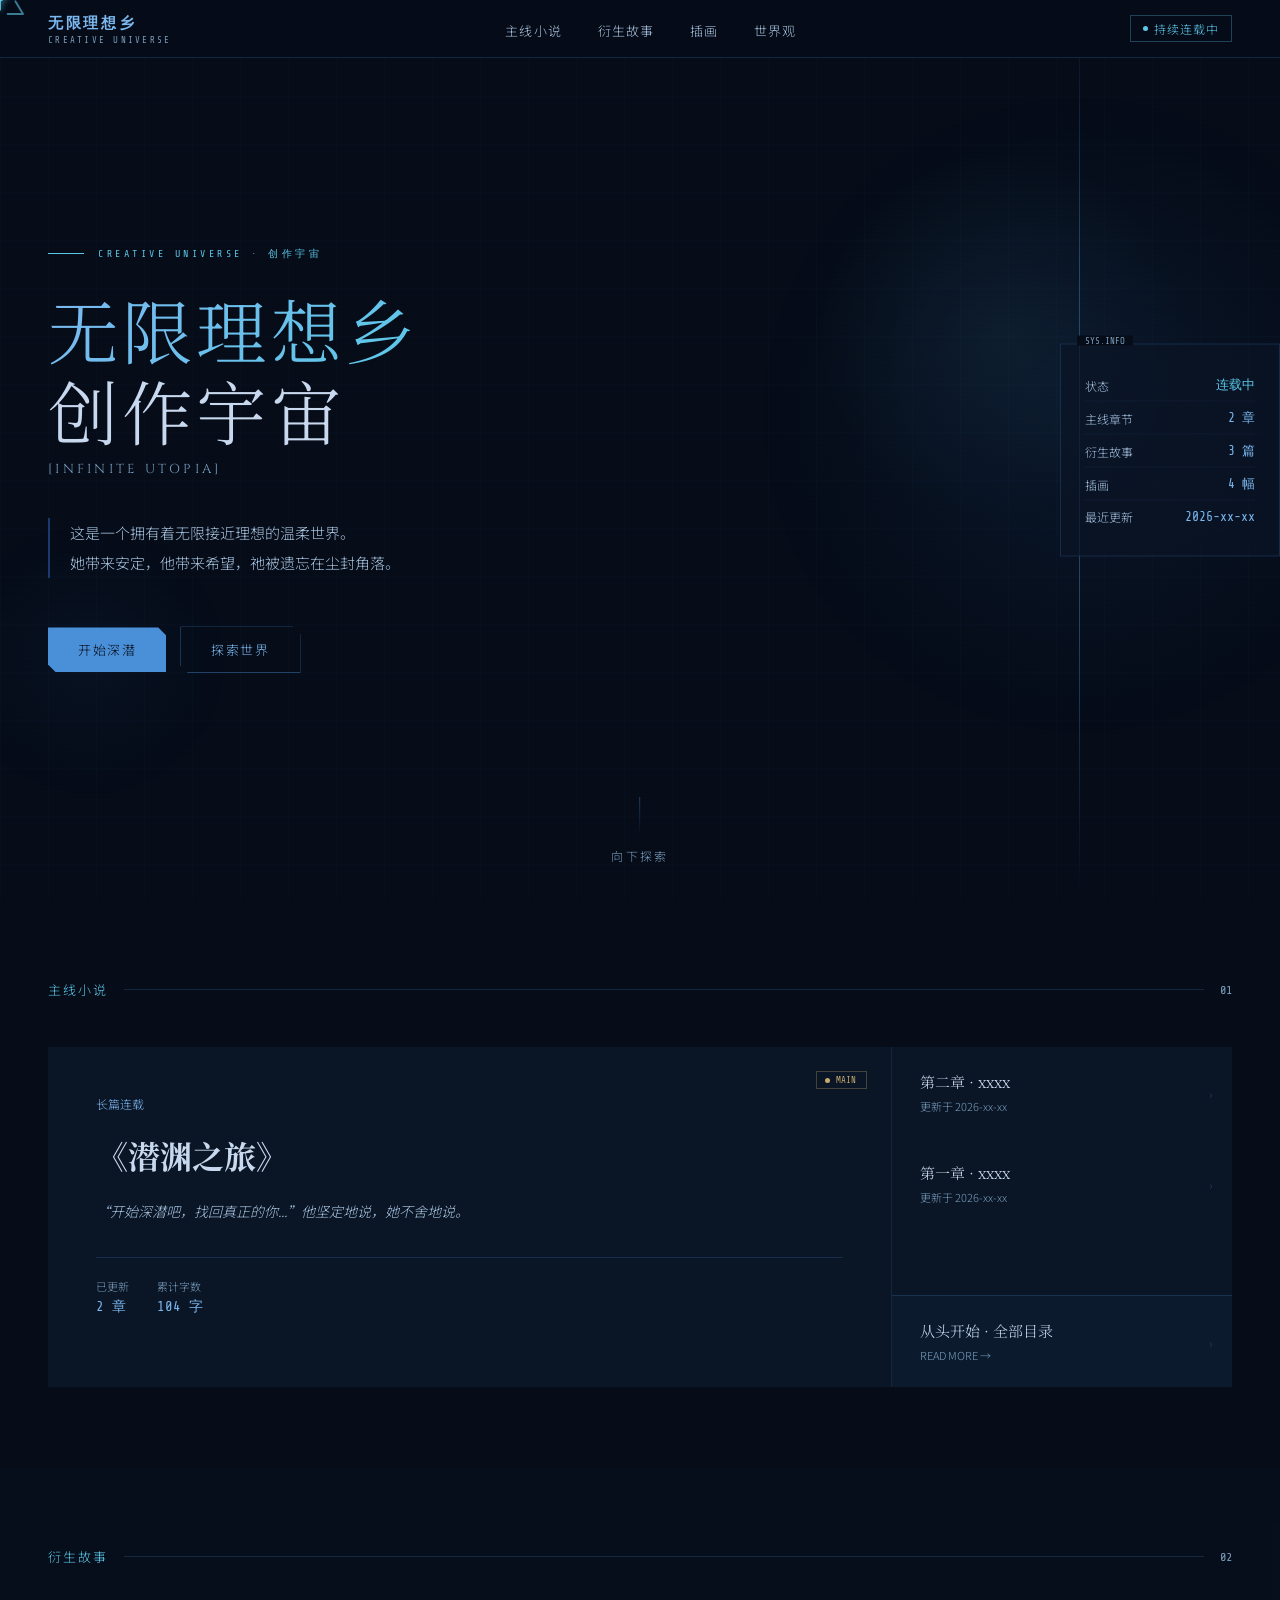
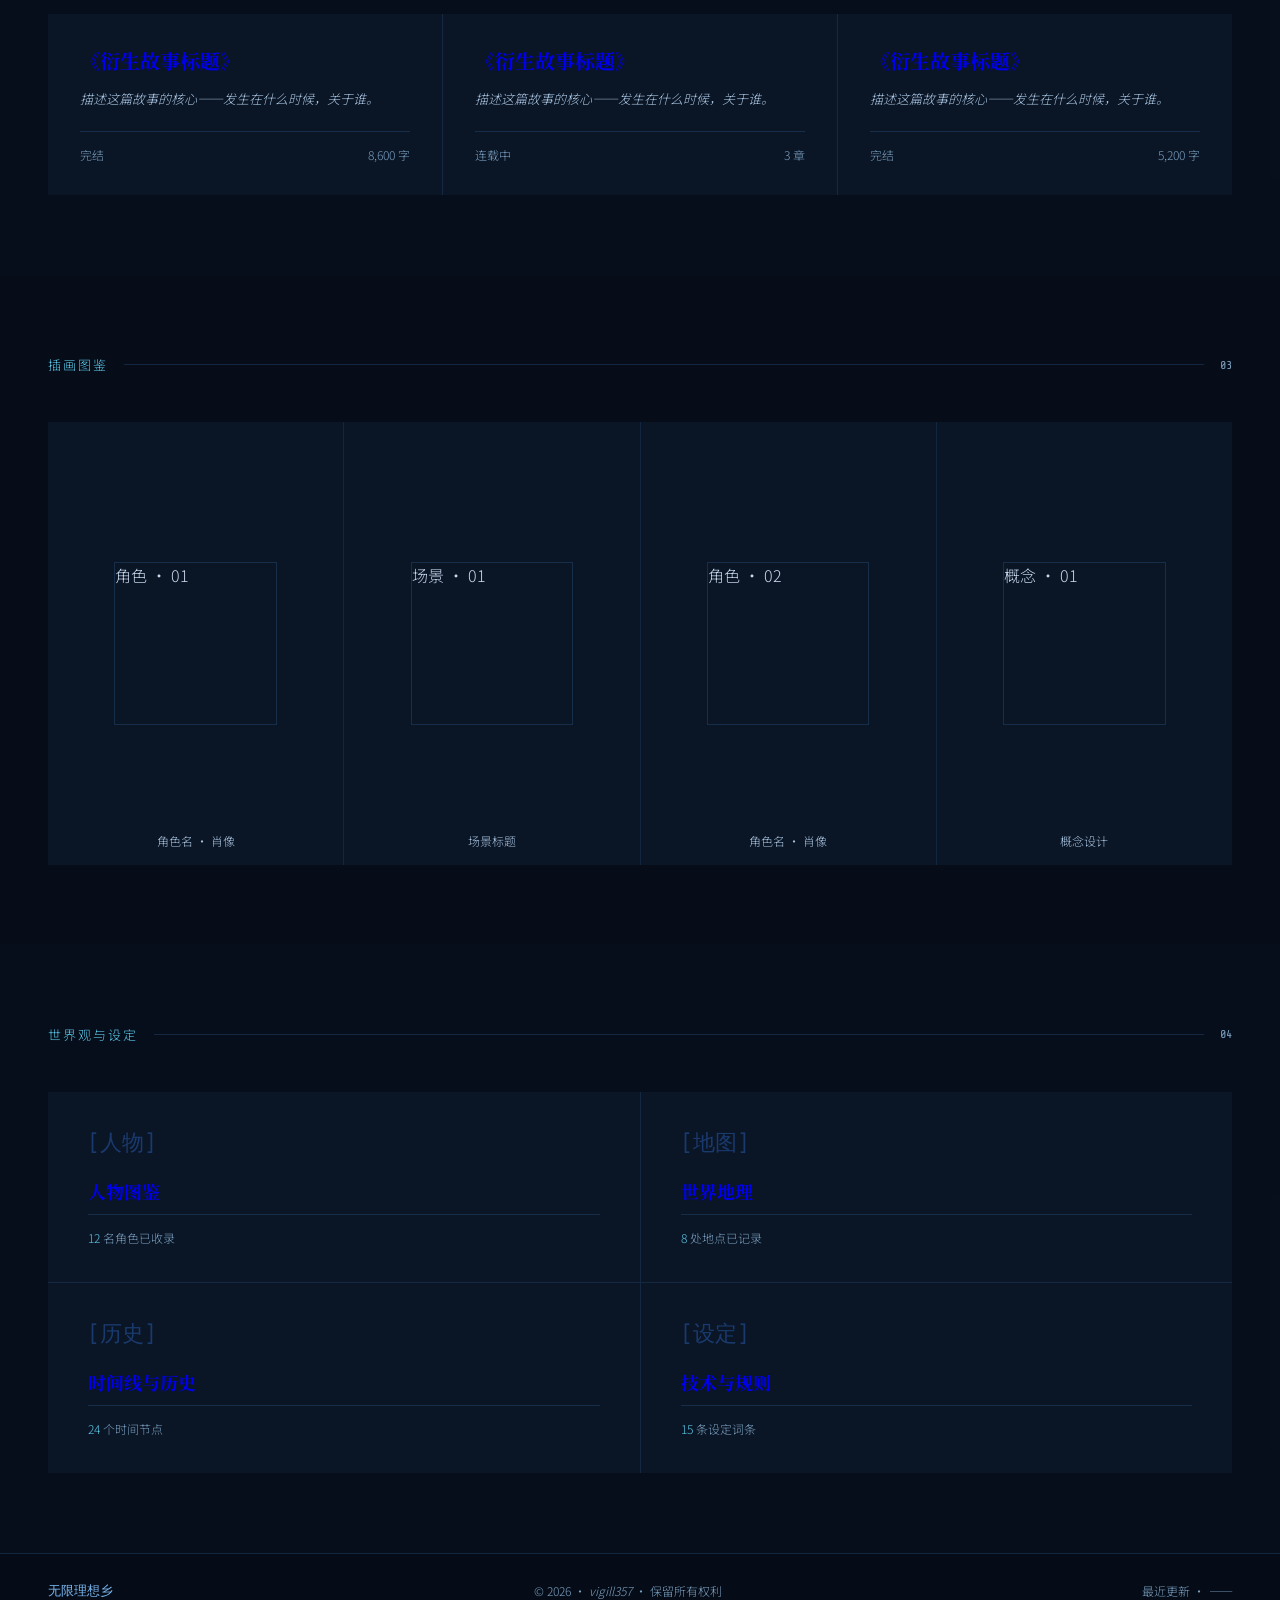
==== index.html @ 8554d9ae "1111" ====
<!DOCTYPE html>
<html lang="zh-CN">
<head>
  <meta charset="UTF-8">
  <meta name="viewport" content="width=device-width, initial-scale=1.0">
  <title>无限理想乡 — 创作宇宙</title>

  <!-- 字体 -->
  <link href="https://fonts.googleapis.com/css2?family=Noto+Serif+SC:wght@300;400;600&family=Noto+Sans+SC:wght@300;400;500&family=Share+Tech+Mono&family=Cinzel:wght@400;600&display=swap" rel="stylesheet">

  <!-- 样式 -->
  <link rel="stylesheet" href="css/main.css">
</head>
<body>

  <!-- ═══════════ 几何光标 ═══════════ -->
  <div id="cursor-container">
    <svg id="cur-ring" viewBox="0 0 50 50">
      <g fill="none" stroke="var(--cyan)" stroke-width="1.5" stroke-linecap="round">
        <path d="M 25 5 L 19 15 M 25 5 L 31 15" />
        <path d="M 7 36 L 13 26 M 7 36 L 19 36" />
        <path d="M 43 36 L 37 26 M 43 36 L 31 36" />
      </g>
    </svg>
    <svg id="cur" viewBox="0 0 50 50">
      <g fill="none" stroke="var(--cyan)" stroke-width="2" stroke-linecap="round">
        <path d="M 25 36 L 25 26" />
        <path d="M 16 20.5 L 25 26" />
        <path d="M 34 20.5 L 25 26" />
        <circle cx="25" cy="26" r="1" fill="var(--cyan)" stroke="none" />
      </g>
    </svg>
  </div>

  <!-- ═══════════ 导航栏 ═══════════ -->
  <nav>
    <a href="#" class="nav-logo">
      <span class="nav-logo-main">无限理想乡</span>
      <span class="nav-logo-sub">Creative Universe</span>
    </a>
    <ul class="nav-links">
      <li><a href="#novel">主线小说</a></li>
      <li><a href="#stories">衍生故事</a></li>
      <li><a href="#gallery">插画</a></li>
      <li><a href="#world">世界观</a></li>
    </ul>
    <div class="nav-status">持续连载中</div>
  </nav>

  <!-- ═══════════ Hero 首屏 ═══════════ -->
  <div class="hero">
    <div class="orb orb1"></div>
    <div class="orb orb2"></div>
    <div class="orb orb3"></div>

    <div class="hero-content">
      <div class="hero-tag">Creative Universe · 创作宇宙</div>
      <h1 class="hero-title"><em>无限理想乡</em><br>创作宇宙</h1>
      <p class="hero-en">[INFINITE UTOPIA]</p>
      <p class="hero-desc">这是一个拥有着无限接近理想的温柔世界。<br>她带来安定，他带来希望，祂被遗忘在尘封角落。</p>
      <div class="hero-btns">
        <a href="#novel" class="btn-a">开始深潜</a>
        <a href="#world" class="btn-b">探索世界</a>
      </div>
    </div>

    <div class="hero-panel">
      <div class="panel-row"><span class="panel-key">状态</span><span class="panel-val live">连载中</span></div>
      <div class="panel-row"><span class="panel-key">主线章节</span><span class="panel-val">— 章</span></div>
      <div class="panel-row"><span class="panel-key">衍生故事</span><span class="panel-val">— 篇</span></div>
      <div class="panel-row"><span class="panel-key">插画</span><span class="panel-val">— 幅</span></div>
      <div class="panel-row"><span class="panel-key">最近更新</span><span class="panel-val">——</span></div>
    </div>

    <div class="scroll-hint"><div class="scroll-arrow"></div><span>向下探索</span></div>
  </div>

  <!-- ═══════════ 01 · 主线小说 ═══════════ -->
  <section id="novel">
    <div class="sec-head">
      <span class="sec-label">主线小说</span>
      <div class="sec-line"></div>
      <span class="sec-num">01</span>
    </div>
    <div class="novel-wrap">
      <a href="novel.html" class="novel-main">
        <div class="novel-badge">MAIN</div>
        <div class="novel-tag">长篇连载</div>
        <h2 class="novel-title">《潜渊之旅》</h2>
        <p class="novel-desc">“开始深潜吧，找回真正的你...”他坚定地说，她不舍地说。</p>
        <div class="novel-stats">
          <div class="stat-item"><span class="stat-label">已更新</span><span class="stat-val">— 章</span></div>
          <div class="stat-item"><span class="stat-label">累计字数</span><span class="stat-val">— 万字</span></div>
          <!-- <div class="stat-item"><span class="stat-label">类型</span><span class="stat-val">软科幻</span></div> -->
        </div>
      </a>
      <div class="novel-side">
        <a href="#" class="chapter-item"><div class="ch-title">最新章节 · 章节标题</div><div class="ch-date">更新于 ——</div><span class="ch-arrow">›</span></a>
        <a href="#" class="chapter-item"><div class="ch-title">上一章节 · 章节标题</div><div class="ch-date">更新于 ——</div><span class="ch-arrow">›</span></a>
        <a href="#" class="chapter-item" style="background: rgba(37,99,168,.06)"><div class="ch-title">从头开始 · 全部目录</div><div class="ch-date">READ MORE →</div><span class="ch-arrow">›</span></a>
      </div>
    </div>
  </section>

  <!-- ═══════════ 02 · 衍生故事 ═══════════ -->
  <section id="stories" style="background: rgba(10,21,37,.3)">
    <div class="sec-head">
      <span class="sec-label">衍生故事</span>
      <div class="sec-line"></div>
      <span class="sec-num">02</span>
    </div>
    <div class="stories-grid">
      <a href="#" class="story-card">
        <h3 class="story-title">《衍生故事标题》</h3>
        <p class="story-excerpt">描述这篇故事的核心——发生在什么时候，关于谁。</p>
        <div class="story-meta"><span>完结</span><span>—,— 字</span></div>
      </a>
      <a href="#" class="story-card">
        <h3 class="story-title">《衍生故事标题》</h3>
        <p class="story-excerpt">描述这篇故事的核心——发生在什么时候，关于谁。</p>
        <div class="story-meta"><span>连载中</span><span>— 章</span></div>
      </a>
      <a href="#" class="story-card">
        <h3 class="story-title">《衍生故事标题》</h3>
        <p class="story-excerpt">描述这篇故事的核心——发生在什么时候，关于谁。</p>
        <div class="story-meta"><span>完结</span><span>—,— 字</span></div>
      </a>
    </div>
  </section>

  <!-- ═══════════ 03 · 插画图鉴 ═══════════ -->
  <section id="gallery">
    <div class="sec-head">
      <span class="sec-label">插画图鉴</span>
      <div class="sec-line"></div>
      <span class="sec-num">03</span>
    </div>
    <div class="gallery-grid">
      <div class="gallery-item"><div class="gallery-frame">角色 · 01</div><span class="gallery-label">角色名 · 肖像</span></div>
      <div class="gallery-item"><div class="gallery-frame">场景 · 01</div><span class="gallery-label">场景标题</span></div>
      <div class="gallery-item"><div class="gallery-frame">角色 · 02</div><span class="gallery-label">角色名 · 肖像</span></div>
      <div class="gallery-item"><div class="gallery-frame">概念 · 01</div><span class="gallery-label">概念设计</span></div>
    </div>
  </section>

  <!-- ═══════════ 04 · 世界观与设定 ═══════════ -->
  <section id="world" style="background: rgba(10,21,37,.3)">
    <div class="sec-head">
      <span class="sec-label">世界观与设定</span>
      <div class="sec-line"></div>
      <span class="sec-num">04</span>
    </div>
    <div class="world-grid">
      <a href="#" class="world-card"><div class="world-icon">[人物]</div><h3 class="world-title">人物图鉴</h3><div class="world-count"><em>—</em> 名角色已收录</div></a>
      <a href="#" class="world-card"><div class="world-icon">[地图]</div><h3 class="world-title">世界地理</h3><div class="world-count"><em>—</em> 处地点已记录</div></a>
      <a href="#" class="world-card"><div class="world-icon">[历史]</div><h3 class="world-title">时间线与历史</h3><div class="world-count"><em>—</em> 个时间节点</div></a>
      <a href="#" class="world-card"><div class="world-icon">[设定]</div><h3 class="world-title">技术与规则</h3><div class="world-count"><em>—</em> 条设定词条</div></a>
    </div>
  </section>

  <!-- ═══════════ 页脚 ═══════════ -->
  <footer>
    <div class="footer-logo">无限理想乡</div>
    <div class="footer-info">© 2026 · <em>vigill357</em> · 保留所有权利</div>
    <div class="footer-info">最近更新 · <em>——</em></div>
  </footer>

  <!-- 脚本：按依赖顺序加载 -->
  <script src="js/cursor.js"></script>
  <script src="js/loader.js"></script>
  <script src="js/app.js"></script>

</body>
</html>
---- css/main.css ----
/* ╔═══════════════════════════════════════════╗
   ║         模块 1 · 全局颜色变量              ║
   ╚═══════════════════════════════════════════╝ */
:root {
  --bg0: #060C18;   --bg1: #0A1525;   --bg2: #0E1E35;   --bg3: #132540;
  --blue0: #1A3A6E; --blue1: #2563A8; --blue2: #4A90D9; --blue3: #7BB8F0; --blue4: #B8D8F8;
  --cyan:  #5BC8E8; --cyan2: #A8E6F5;
  --gold:  #C8A96E; --gold2: #E8D0A0;
  --text:  #C8D8EE; --text2: #A8C4E0; --text3: #7AA0C0;
  --border:  rgba(74, 144, 217, 0.20); --border2: rgba(74, 144, 217, 0.40);
}

/* ╔═══════════════════════════════════════════╗
   ║         模块 2 · 全局基础样式              ║
   ╚═══════════════════════════════════════════╝ */
* {
  margin: 0; padding: 0; box-sizing: border-box;
  cursor: none !important;
}
html { scroll-behavior: smooth; }
body {
  background: var(--bg0);
  color: var(--text);
  font-family: 'Noto Sans SC', sans-serif;
  font-weight: 300;
  min-height: 100vh;
  overflow-x: hidden;
}

/* 背景纹理 · 网格 */
body::before {
  content: ''; position: fixed; inset: 0; pointer-events: none; z-index: 0;
  background-image:
    linear-gradient(rgba(74,144,217,.03) 1px, transparent 1px),
    linear-gradient(90deg, rgba(74,144,217,.03) 1px, transparent 1px);
  background-size: 48px 48px;
}
/* 背景纹理 · 扫描线 */
body::after {
  content: ''; position: fixed; inset: 0; pointer-events: none; z-index: 1;
  background: repeating-linear-gradient(
    0deg, transparent, transparent 3px,
    rgba(0, 0, 0, 0.025) 3px, rgba(0, 0, 0, 0.025) 4px
  );
}

/* 滚动条 */
::-webkit-scrollbar { width: 2px; }
::-webkit-scrollbar-track { background: var(--bg0); }
::-webkit-scrollbar-thumb { background: var(--blue1); }

/* ╔═══════════════════════════════════════════╗
   ║         模块 3 · 通用动画关键帧            ║
   ╚═══════════════════════════════════════════╝ */
@keyframes fadeUp   { from { opacity: 0; transform: translateY(20px); }  to { opacity: 1; transform: translateY(0); } }
@keyframes fadeLeft  { from { opacity: 0; transform: translate(20px, -50%); } to { opacity: 1; transform: translate(0, -50%); } }
@keyframes fadeIn    { from { opacity: 0; } to { opacity: 1; } }
@keyframes blink     { 0%, 100% { opacity: 1; } 50% { opacity: .3; } }
@keyframes breathe   { 0%, 100% { transform: scale(1); opacity: .8; } 50% { transform: scale(1.08); opacity: 1; } }
@keyframes breathe1  { 0%, 100% { transform: translateY(-55%) scale(1); } 50% { transform: translateY(-55%) scale(1.08); } }
@keyframes scrollDown { 0%, 100% { opacity: .4; transform: scaleY(.8); } 50% { opacity: 1; transform: scaleY(1); } }

/* ╔═══════════════════════════════════════════╗
   ║         模块 4 · 几何光标                  ║
   ╚═══════════════════════════════════════════╝ */
#cursor-container {
  position: fixed; top: 0; left: 0;
  width: 100vw; height: 100vh;
  pointer-events: none; z-index: 9999;
}
/* 内部三脚架（直接跟随） */
#cur {
  position: fixed; width: 44px; height: 44px;
  pointer-events: none; transform: translate(-50%, -50%);
  mix-blend-mode: screen;
  filter: drop-shadow(0 0 3px var(--cyan));
}
/* 外部镂空三角（延迟跟随） */
#cur-ring {
  position: fixed; width: 64px; height: 64px;
  pointer-events: none; transform: translate(-50%, -50%);
  mix-blend-mode: screen; opacity: 0.6;
  transition: transform .3s cubic-bezier(0.23, 1, 0.32, 1), opacity .3s;
}
/* 悬停状态 */
#cur-ring.big {
  opacity: 1;
  transform: translate(-50%, -50%) rotate(60deg) scale(1.3);
}

/* ╔═══════════════════════════════════════════╗
   ║         模块 5 · 点击波纹                  ║
   ╚═══════════════════════════════════════════╝ */
.rpl {
  position: fixed; border-radius: 50%; border: 1px solid rgba(91, 200, 232, 0.7);
  pointer-events: none; z-index: 9990; transform: translate(-50%, -50%);
  animation: rpl .65s ease-out forwards;
}
@keyframes rpl {
  from { width: 0; height: 0; opacity: .9; }
  to   { width: 100px; height: 100px; opacity: 0; }
}

/* ╔═══════════════════════════════════════════╗
   ║         模块 6 · 导航栏                    ║
   ╚═══════════════════════════════════════════╝ */
nav {
  position: fixed; top: 0; left: 0; right: 0; z-index: 200; height: 58px;
  display: flex; align-items: center; justify-content: space-between;
  padding: 0 48px; border-bottom: 1px solid var(--border);
  background: rgba(6, 12, 24, 0.88); backdrop-filter: blur(16px);
}
.nav-logo { display: flex; flex-direction: column; gap: 1px; text-decoration: none; }
.nav-logo-main { font-family: 'Cinzel', serif; font-size: 15px; font-weight: 600; letter-spacing: .18em; color: var(--blue3); }
.nav-logo-sub  { font-family: 'Share Tech Mono', monospace; font-size: 9px; letter-spacing: .25em; color: var(--text3); text-transform: uppercase; }
.nav-links { display: flex; gap: 36px; list-style: none; }
.nav-links a {
  font-family: 'Noto Sans SC', sans-serif; font-size: 13px; letter-spacing: .08em;
  text-transform: none; color: var(--text2); text-decoration: none;
  transition: color .2s; position: relative;
}
.nav-links a::after {
  content: ''; position: absolute; bottom: -4px; left: 0; right: 100%;
  height: 1px; background: var(--cyan); transition: right .25s;
}
.nav-links a:hover { color: var(--cyan); }
.nav-links a:hover::after { right: 0; }
.nav-status {
  font-family: 'Noto Sans SC', sans-serif; font-size: 12px; letter-spacing: .08em;
  color: var(--cyan); border: 1px solid rgba(91, 200, 232, 0.3);
  padding: 4px 12px; display: flex; align-items: center; gap: 6px;
}
.nav-status::before {
  content: ''; width: 5px; height: 5px; border-radius: 50%;
  background: var(--cyan); animation: blink 2s infinite;
}

/* ╔═══════════════════════════════════════════╗
   ║         模块 7 · 首屏 Hero                 ║
   ╚═══════════════════════════════════════════╝ */
.hero {
  position: relative; z-index: 2; min-height: 100vh;
  display: flex; flex-direction: column; justify-content: center;
  padding: 80px 48px 60px; overflow: hidden;
}
.hero::before {
  content: ''; position: absolute; top: 0; right: 200px; bottom: 0; width: 1px;
  background: linear-gradient(to bottom, transparent, var(--border2) 30%, var(--border2) 70%, transparent);
}
.orb  { position: absolute; pointer-events: none; border-radius: 50%; animation: breathe 5s ease-in-out infinite; }
.orb1 { width:700px; height:700px; right:-150px; top:50%; transform:translateY(-55%); background:radial-gradient(circle, rgba(37,99,168,.12) 0%, transparent 65%); animation: breathe1 5s ease-in-out infinite; }
.orb2 { width:400px; height:400px; right:80px; top:15%; background:radial-gradient(circle, rgba(91,200,232,.06) 0%, transparent 65%); animation-duration:7s; animation-direction:reverse; }
.orb3 { width:300px; height:300px; left:-60px; bottom:10%; background:radial-gradient(circle, rgba(37,99,168,.07) 0%, transparent 65%); animation-duration:6s; }

.hero-content { max-width: 620px; position: relative; }
.hero-tag {
  font-family: 'Share Tech Mono', monospace; font-size: 10px; letter-spacing: .35em;
  text-transform: uppercase; color: var(--cyan); margin-bottom: 28px;
  display: flex; align-items: center; gap: 14px;
  opacity: 0; animation: fadeUp .6s .1s forwards;
}
.hero-tag::before { content: ''; display: block; width: 36px; height: 1px; background: var(--cyan); }
.hero-title {
  font-family: 'Noto Serif SC', serif; font-weight: 300;
  font-size: clamp(42px, 5.5vw, 72px); line-height: 1.15; letter-spacing: .06em;
  color: var(--text); margin-bottom: 10px;
  opacity: 0; animation: fadeUp .7s .2s forwards;
}
.hero-title em {
  font-style: normal;
  background: linear-gradient(135deg, var(--blue3), var(--cyan));
  -webkit-background-clip: text; -webkit-text-fill-color: transparent;
}
.hero-en  { font-family: 'Cinzel', serif; font-size: 13px; letter-spacing: .25em; color: var(--text3); margin-bottom: 40px; opacity: 0; animation: fadeUp .7s .3s forwards; }
.hero-desc { font-size: 15px; line-height: 2; color: var(--text2); max-width: 460px; margin-bottom: 48px; border-left: 2px solid var(--blue0); padding-left: 20px; opacity: 0; animation: fadeUp .7s .4s forwards; }
.hero-btns { display: flex; gap: 14px; align-items: center; opacity: 0; animation: fadeUp .7s .5s forwards; }
.btn-a, .btn-b {
  font-family: 'Noto Sans SC', sans-serif; font-size: 13px; letter-spacing: .12em;
  padding: 13px 30px; text-decoration: none; display: inline-block;
  transition: all .2s;
  clip-path: polygon(0 0, calc(100% - 8px) 0, 100% 8px, 100% 100%, 8px 100%, 0 calc(100% - 8px));
}
.btn-a       { color: var(--bg0); background: var(--blue2); }
.btn-a:hover { background: var(--cyan); }
.btn-b       { color: var(--blue3); border: 1px solid var(--border2); }
.btn-b:hover { border-color: var(--cyan2); color: var(--cyan2); }

/* Hero 信息面板 */
.hero-panel {
  position: absolute; right: 0; top: 50%; transform: translateY(-50%);
  width: 220px; border: 1px solid var(--border); background: rgba(10, 21, 37, 0.7);
  padding: 24px; opacity: 0; animation: fadeLeft .8s .6s forwards;
}
.hero-panel::before {
  content: 'SYS.INFO'; position: absolute; top: -9px; left: 16px;
  font-family: 'Share Tech Mono', monospace; font-size: 9px; color: var(--text3);
  background: var(--bg0); padding: 0 8px;
}
.panel-row { display: flex; justify-content: space-between; align-items: center; padding: 7px 0; border-bottom: 1px solid rgba(74, 144, 217, 0.08); }
.panel-row:last-child { border-bottom: none; }
.panel-key { font-family: 'Noto Sans SC', sans-serif; font-size: 12px; color: var(--text2); }
.panel-val { font-family: 'Share Tech Mono', monospace; font-size: 13px; color: var(--blue3); }
.panel-val.live { color: var(--cyan); }

.scroll-hint {
  position: absolute; bottom: 36px; left: 50%; transform: translateX(-50%);
  font-family: 'Noto Sans SC', sans-serif; font-size: 12px; letter-spacing: .2em; color: var(--text3);
  display: flex; flex-direction: column; align-items: center; gap: 10px;
  opacity: 0; animation: fadeIn 1s 1s forwards;
}
.scroll-arrow { width: 1px; height: 40px; background: linear-gradient(to bottom, var(--border2), transparent); animation: scrollDown 1.5s ease-in-out infinite; }

/* ╔═══════════════════════════════════════════╗
   ║         模块 8 · 内容板块通用              ║
   ╚═══════════════════════════════════════════╝ */
section { position: relative; z-index: 2; padding: 80px 48px; }
.sec-head  { display: flex; align-items: center; gap: 16px; margin-bottom: 48px; }
.sec-label { font-family: 'Noto Sans SC', sans-serif; font-size: 13px; letter-spacing: .15em; color: var(--cyan); }
.sec-line  { flex: 1; height: 1px; background: var(--border); }
.sec-num   { font-family: 'Share Tech Mono', monospace; font-size: 12px; color: var(--text3); }

/* ╔═══════════════════════════════════════════╗
   ║         模块 9 · 小说板块                  ║
   ╚═══════════════════════════════════════════╝ */
.novel-wrap  { display: grid; grid-template-columns: 1fr 340px; gap: 1px; background: var(--border); }
.novel-main  { background: var(--bg1); padding: 48px; position: relative; overflow: hidden; transition: background .3s; text-decoration: none; display: block; color: inherit; }
.novel-main:hover { background: var(--bg2); }

/* MAIN 徽章（替代原 ::after 伪元素，支持呼吸灯） */
.novel-badge {
  position: absolute; top: 24px; right: 24px;
  font-family: 'Share Tech Mono', monospace; font-size: 9px; color: var(--gold);
  border: 1px solid rgba(200, 169, 110, 0.3); padding: 3px 10px 3px 8px;
  display: flex; align-items: center; gap: 6px;
}
.novel-badge::before {
  content: ''; width: 5px; height: 5px; border-radius: 50%;
  background: var(--gold); animation: blink 2.5s ease-in-out infinite;
  flex-shrink: 0;
}

.novel-tag   { font-family: 'Noto Sans SC', sans-serif; font-size: 12px; color: var(--blue3); margin-bottom: 20px; display: flex; align-items: center; gap: 8px; }
.novel-title { font-family: 'Noto Serif SC', serif; font-size: 32px; margin-bottom: 20px; transition: color .2s; }
.novel-desc  { font-size: 14px; line-height: 1.9; color: var(--text2); font-style: italic; margin-bottom: 32px; }
.novel-stats { display: flex; gap: 28px; border-top: 1px solid var(--border); padding-top: 20px; }
.stat-item   { display: flex; flex-direction: column; gap: 4px; }
.stat-label  { font-family: 'Noto Sans SC', sans-serif; font-size: 11px; color: var(--text3); }
.stat-val    { font-family: 'Share Tech Mono', monospace; font-size: 14px; color: var(--blue3); }
.novel-side    { background: var(--bg1); display: flex; flex-direction: column; gap: 1px; }
.chapter-item  { background: var(--bg1); padding: 24px 28px; transition: background .25s; text-decoration: none; display: block; position: relative; }
.chapter-item:hover { background: var(--bg2); }
.ch-title  { font-family: 'Noto Serif SC', serif; font-size: 15px; color: var(--text); margin-bottom: 6px; }
.ch-date   { font-family: 'Noto Sans SC', sans-serif; font-size: 11px; color: var(--text3); }
.ch-arrow  { position: absolute; right: 20px; top: 50%; transform: translateY(-50%); font-size: 12px; color: var(--border2); transition: all .2s; }
.chapter-item:hover .ch-arrow { color: var(--cyan); right: 16px; }

/* ╔═══════════════════════════════════════════╗
   ║         模块 10 · 衍生故事板块             ║
   ╚═══════════════════════════════════════════╝ */
.stories-grid { display: grid; grid-template-columns: repeat(3, 1fr); gap: 1px; background: var(--border); }
.story-card    { background: var(--bg1); padding: 32px; transition: background .25s; text-decoration: none; display: block; position: relative; }
.story-card:hover { background: var(--bg2); }
.story-title   { font-family: 'Noto Serif SC', serif; font-size: 20px; margin-bottom: 12px; }
.story-excerpt { font-size: 13px; line-height: 1.85; color: var(--text2); font-style: italic; margin-bottom: 20px; }
.story-meta    { display: flex; justify-content: space-between; border-top: 1px solid var(--border); padding-top: 14px; font-family: 'Noto Sans SC', sans-serif; font-size: 12px; color: var(--text3); }

/* ╔═══════════════════════════════════════════╗
   ║         模块 11 · 插画图鉴板块             ║
   ╚═══════════════════════════════════════════╝ */
.gallery-grid  { display: grid; grid-template-columns: repeat(4, 1fr); gap: 1px; background: var(--border); }
.gallery-item  { background: var(--bg1); aspect-ratio: 2/3; display: flex; flex-direction: column; align-items: center; justify-content: center; overflow: hidden; transition: background .25s; position: relative; }
.gallery-frame { width: 55%; aspect-ratio: 1; border: 1px solid var(--border); position: relative; transition: all .3s; }
.gallery-item:hover .gallery-frame { border-color: var(--blue2); transform: scale(1.04); }
.gallery-label { position: absolute; bottom: 16px; font-size: 12px; color: var(--text2); }

/* ╔═══════════════════════════════════════════╗
   ║         模块 12 · 世界观板块               ║
   ╚═══════════════════════════════════════════╝ */
.world-grid  { display: grid; grid-template-columns: repeat(2, 1fr); gap: 1px; background: var(--border); }
.world-card  { background: var(--bg1); padding: 36px 40px; transition: background .25s; text-decoration: none; display: block; position: relative; }
.world-card:hover { background: var(--bg2); }
.world-icon  { font-family: 'Share Tech Mono', monospace; font-size: 22px; color: var(--blue0); margin-bottom: 20px; }
.world-title { font-family: 'Noto Serif SC', serif; font-size: 18px; margin-bottom: 10px; }
.world-count { font-family: 'Noto Sans SC', sans-serif; font-size: 12px; border-top: 1px solid var(--border); padding-top: 14px; color: var(--text3); }
.world-count em { color: var(--cyan); font-style: normal; }

/* ╔═══════════════════════════════════════════╗
   ║         模块 13 · 页脚                     ║
   ╚═══════════════════════════════════════════╝ */
footer {
  border-top: 1px solid var(--border); padding: 28px 48px;
  display: flex; justify-content: space-between; align-items: center;
  background: rgba(6, 12, 24, 0.6); position: relative; z-index: 2;
}
.footer-logo { font-family: 'Cinzel', serif; font-size: 13px; color: var(--blue3); }
.footer-info { font-family: 'Noto Sans SC', sans-serif; font-size: 12px; color: var(--text3); }

/* 模块 14 · 侧栏滚动 */
.novel-main { height: 340px; }
.novel-side { display: flex; flex-direction: column; overflow: hidden; background: var(--bg1); }
.novel-side-scroll { flex: 1; overflow-y: auto; background: var(--bg1); scrollbar-width: thin; scrollbar-color: var(--blue2) transparent; }
.novel-side-scroll::-webkit-scrollbar { width: 3px; }
.novel-side-scroll::-webkit-scrollbar-thumb { background: var(--blue2); border-radius: 2px; }
.chapter-item--all { flex-shrink: 0; border-top: 1px solid var(--border); background: rgba(37,99,168,.06); }
.chapter-item--all:hover { background: rgba(37,99,168,.14); }
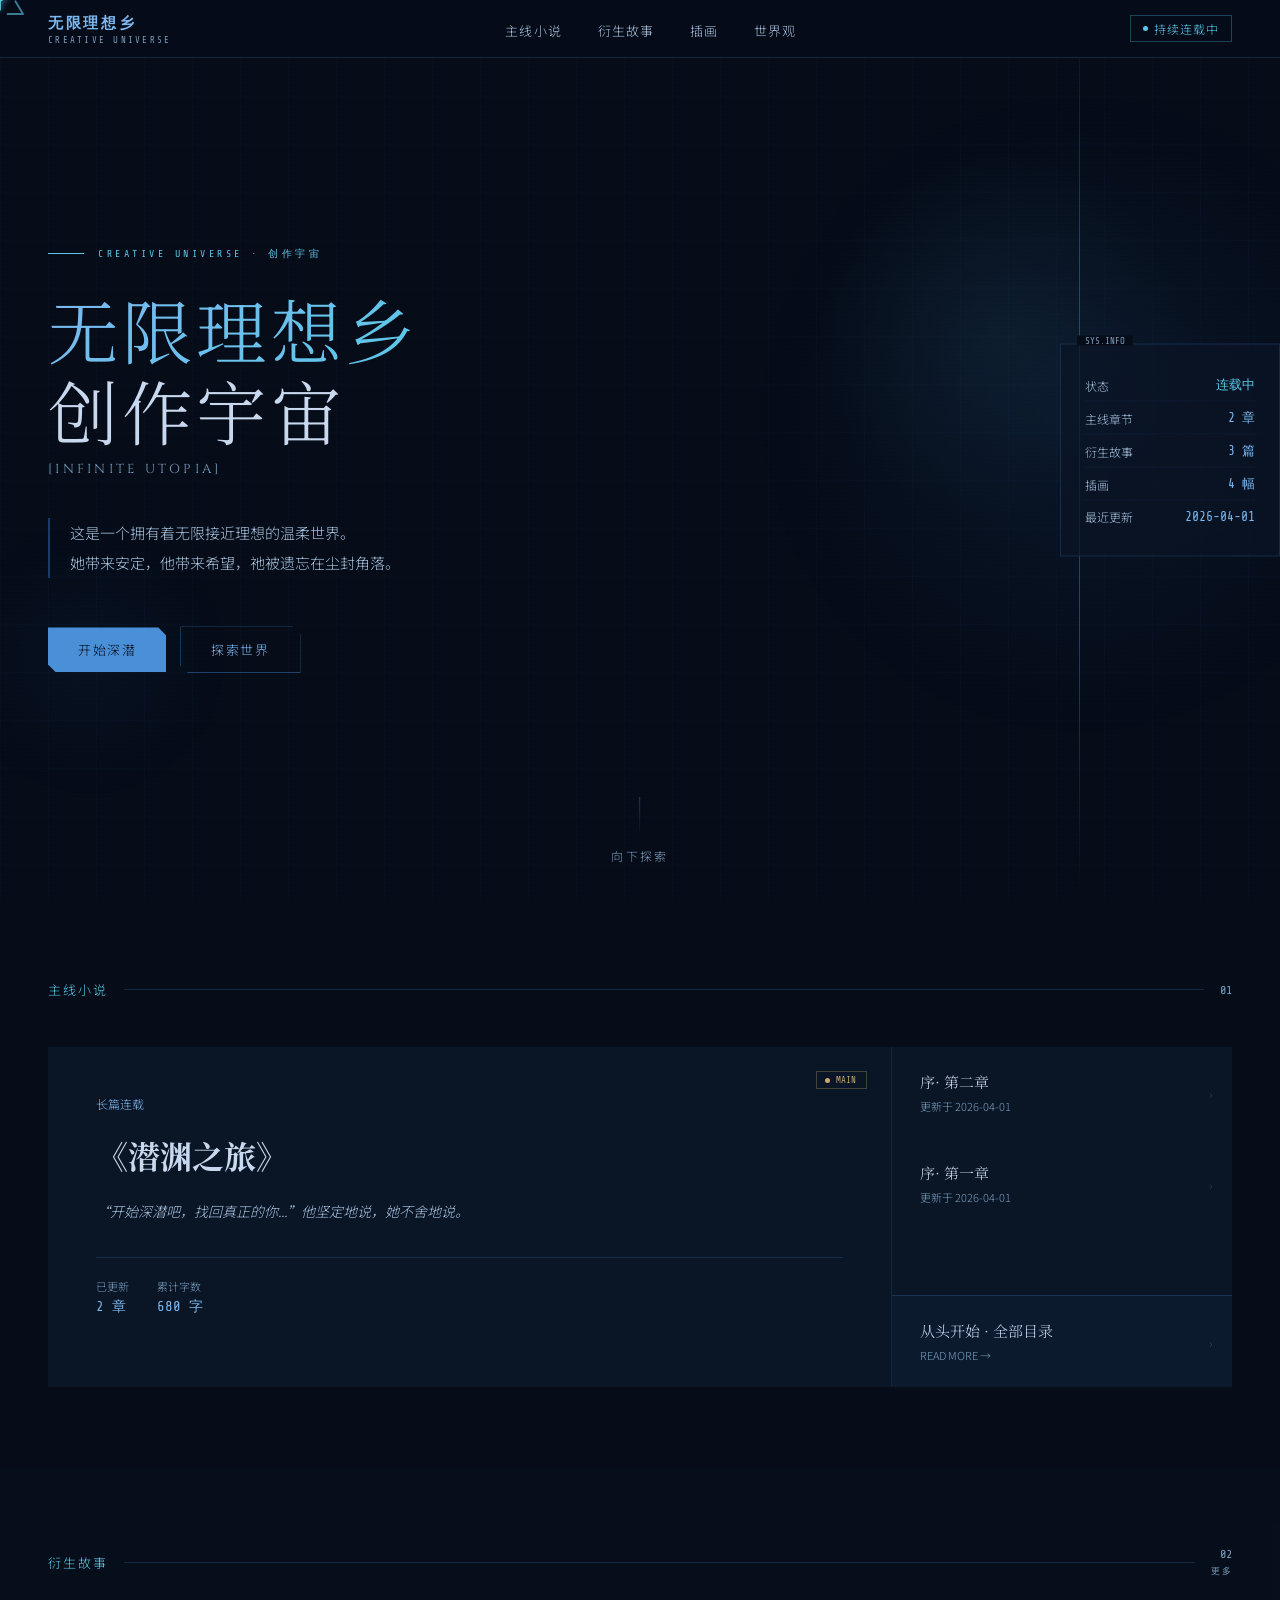
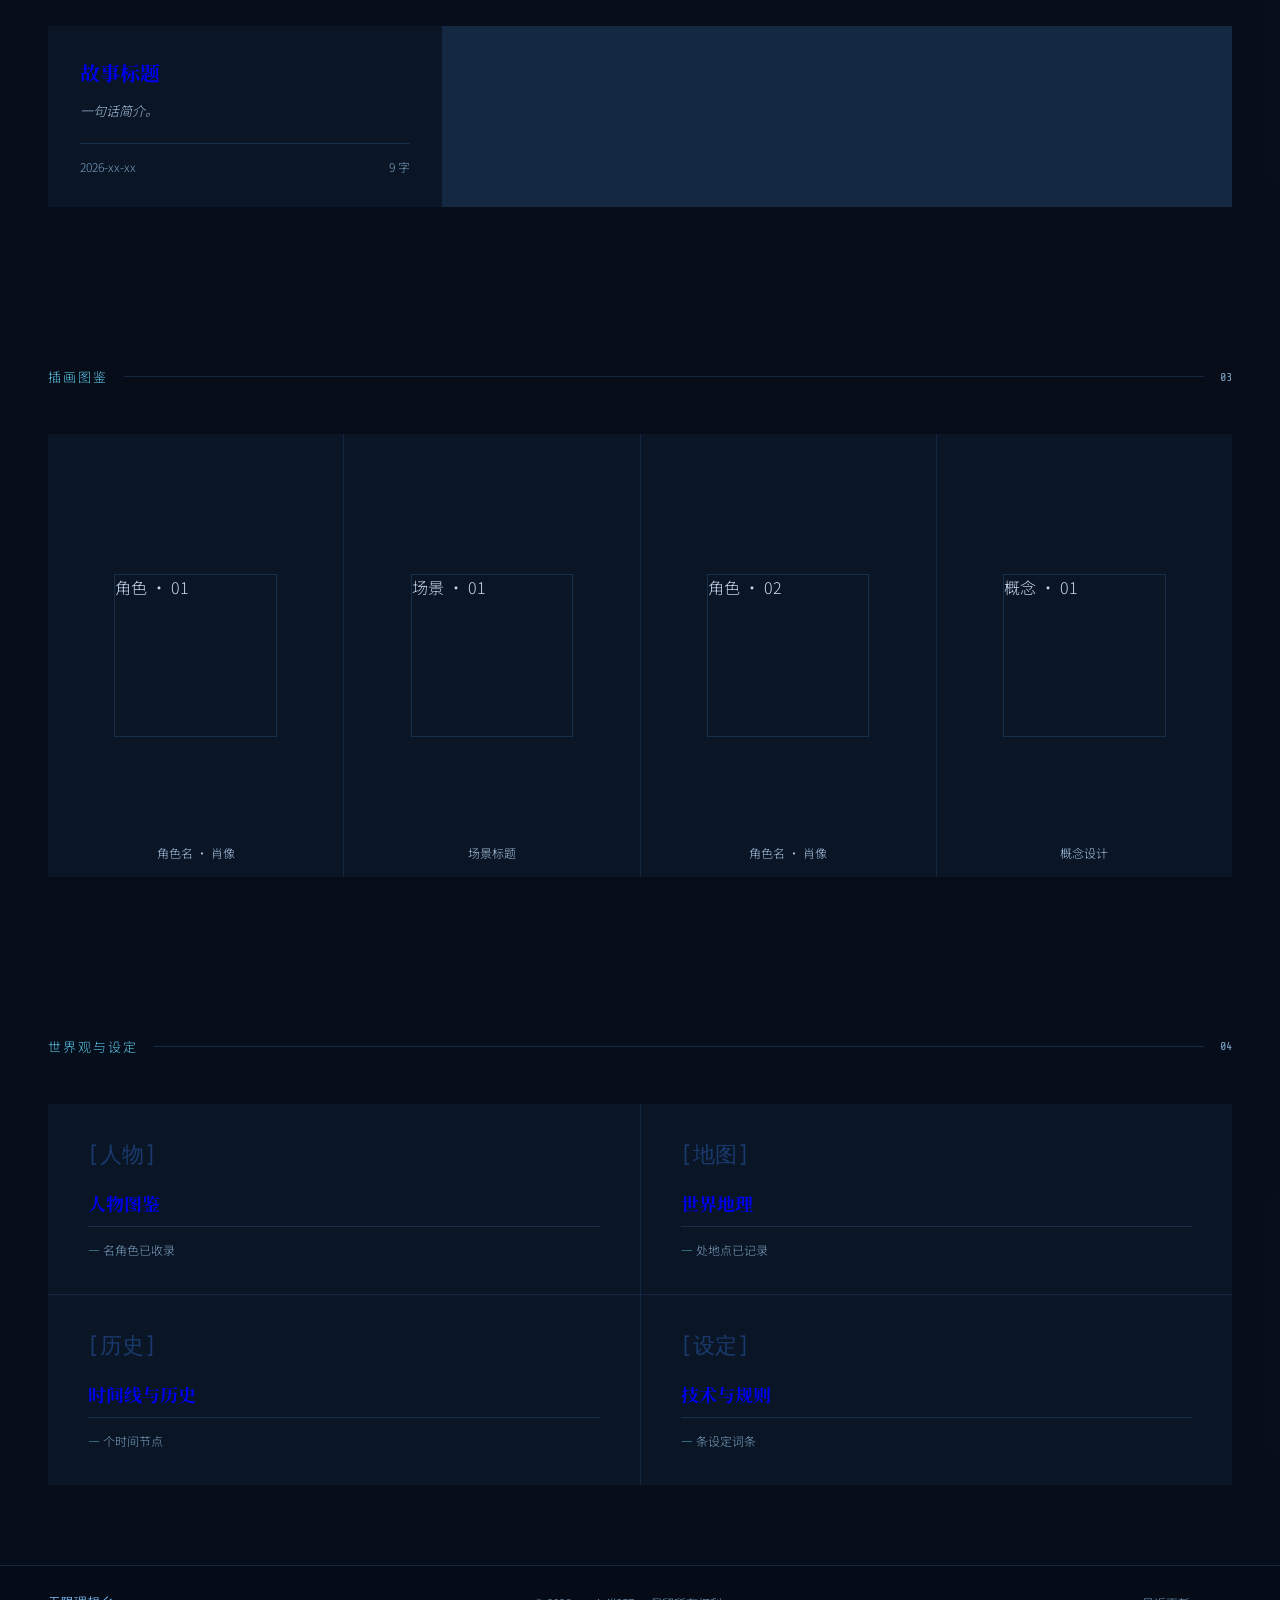
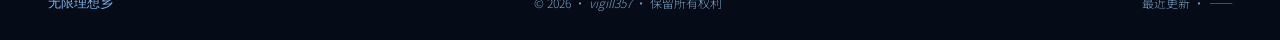
==== commit 78858437: "衍生故事子页面与阅读器" ====
--- a/index.html
+++ b/index.html
@@ -107,7 +107,10 @@
     <div class="sec-head">
       <span class="sec-label">衍生故事</span>
       <div class="sec-line"></div>
-      <span class="sec-num">02</span>
+      <span class="sec-num">
+        02
+        <a href="stories.html" class="sec-more">更多</a>
+      </span>
     </div>
     <div class="stories-grid">
       <a href="#" class="story-card">
--- a/css/main.css
+++ b/css/main.css
@@ -303,3 +303,40 @@
 .novel-side-scroll::-webkit-scrollbar-thumb { background: var(--blue2); border-radius: 2px; }
 .chapter-item--all { flex-shrink: 0; border-top: 1px solid var(--border); background: rgba(37,99,168,.06); }
 .chapter-item--all:hover { background: rgba(37,99,168,.14); }
+
+/* 衍生故事板块 · "更多"入口 */
+.sec-num {
+  display: flex;
+  flex-direction: column;
+  align-items: flex-end;
+  gap: 4px;
+}
+
+.sec-more {
+  font-family: 'Share Tech Mono', monospace;
+  font-size: 9px;
+  letter-spacing: 0.16em;
+  color: var(--text3);
+  text-decoration: none;
+  position: relative;
+  transition: color 0.22s;
+}
+
+.sec-more::after {
+  content: '';
+  position: absolute;
+  bottom: -1px; left: 0; right: 0;
+  height: 1px;
+  background: var(--cyan);
+  transform: scaleX(0);
+  transform-origin: left;
+  transition: transform 0.26s cubic-bezier(0.4, 0, 0.2, 1);
+}
+
+.sec-more:hover {
+  color: var(--cyan);
+}
+
+.sec-more:hover::after {
+  transform: scaleX(1);
+}
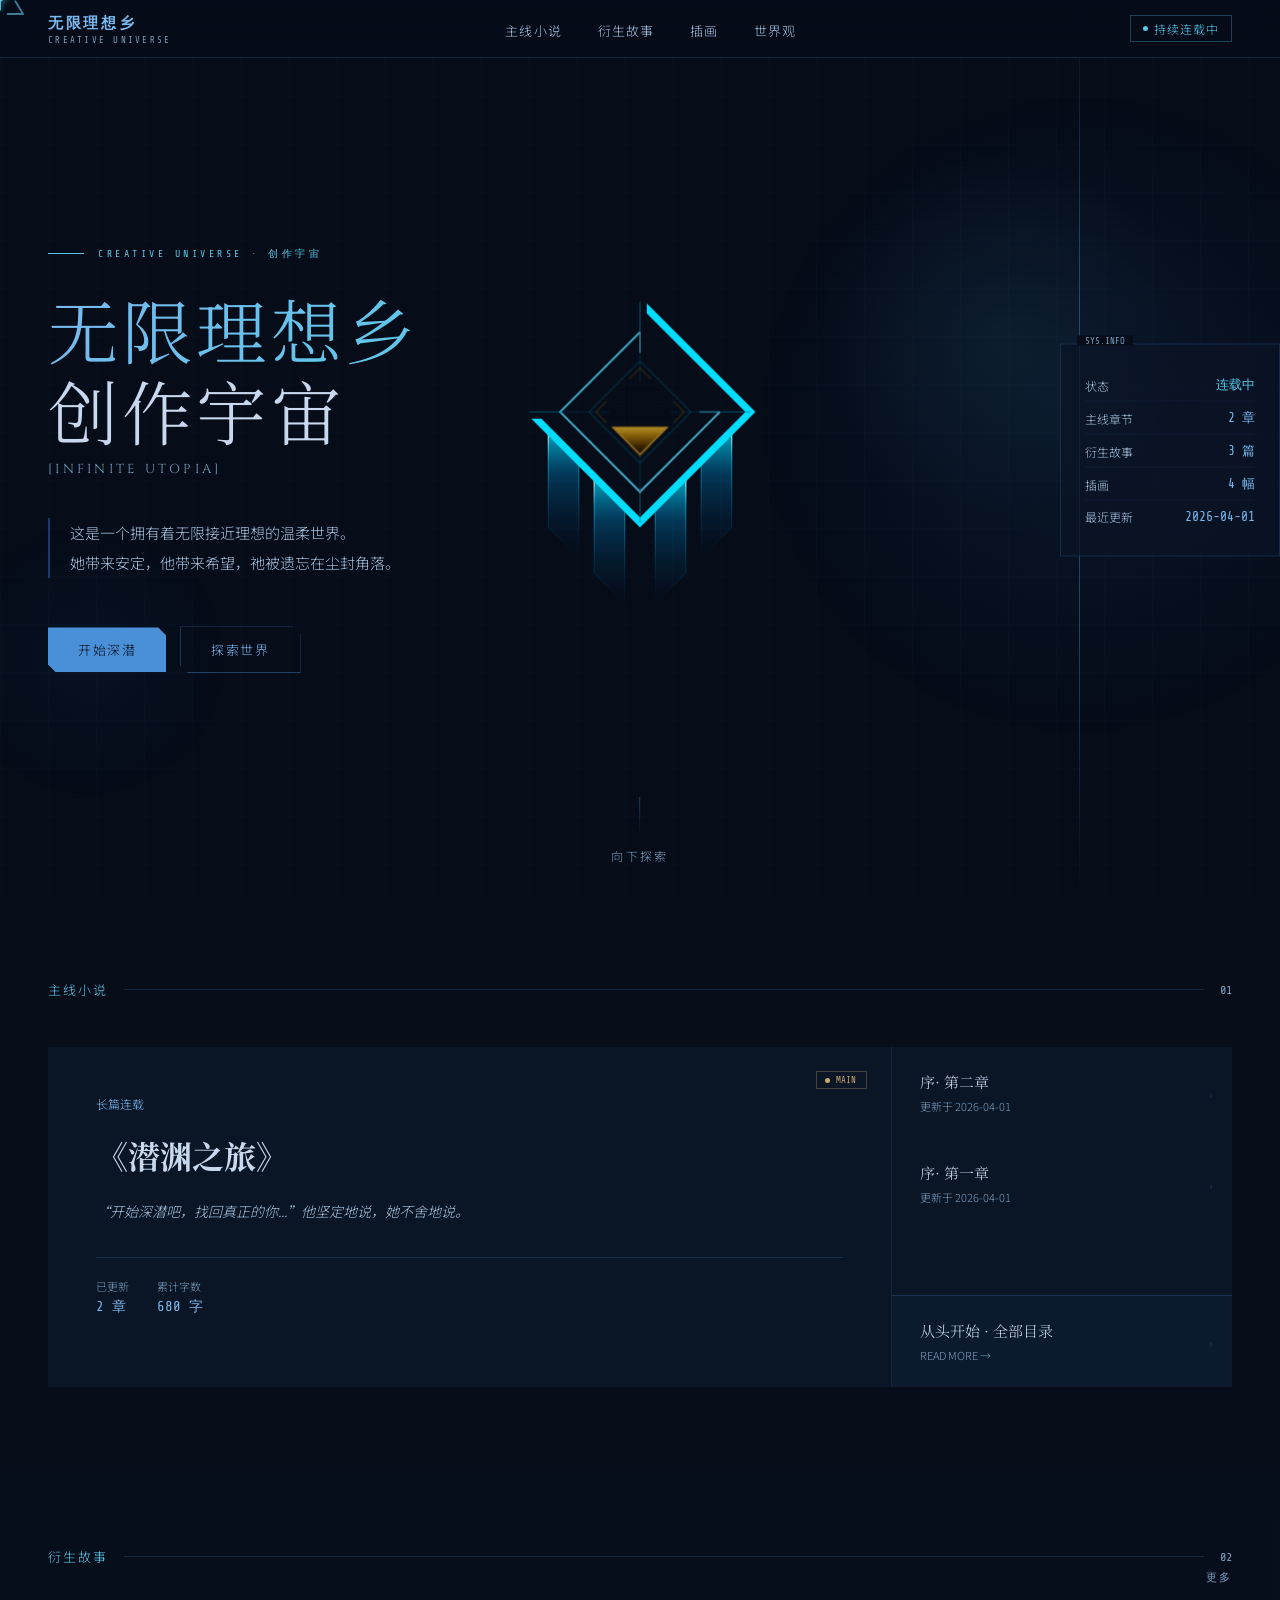
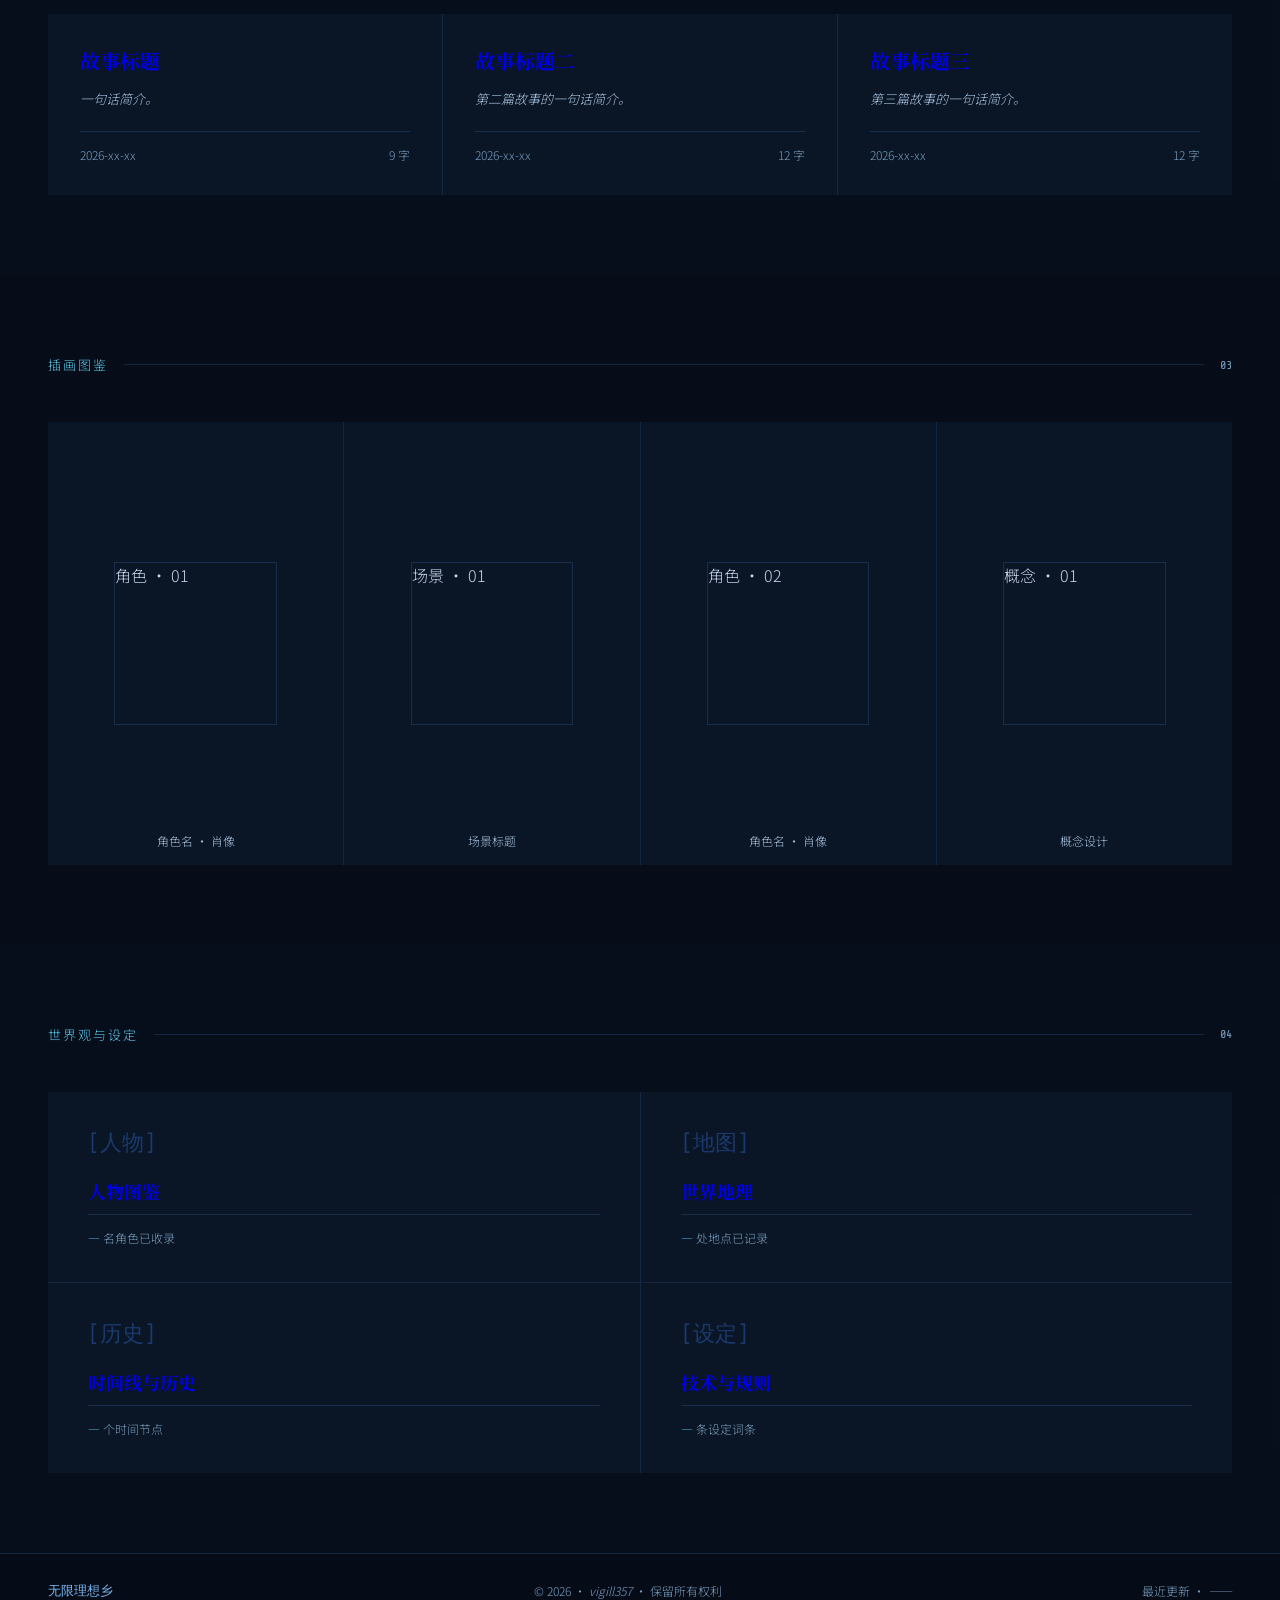
==== commit 2edc0513: "添加logo" ====
--- a/index.html
+++ b/index.html
@@ -53,6 +53,117 @@
     <div class="orb orb2"></div>
     <div class="orb orb3"></div>
 
+    <!-- Logo 动画：首先播放，完成后其余内容淡入 -->
+    <div class="hero-logo-wrap" id="heroLogoWrap">
+      <svg id="heroLogoSvg" viewBox="0 0 200 242" width="340" height="411"
+        xmlns="http://www.w3.org/2000/svg" style="overflow:visible">
+        <defs>
+          <clipPath id="hl-nw-cut">
+            <polygon points="104,-50 300,-50 300,300 -50,300 -50,109 104,109" />
+          </clipPath>
+          <filter id="hl-dropShadow" x="-30%" y="-30%" width="160%" height="160%">
+            <feDropShadow dx="0" dy="6" stdDeviation="5" flood-color="#000000" flood-opacity="0.85"/>
+          </filter>
+          <linearGradient id="hl-lgBrassCore" x1="0" y1="0" x2="0" y2="1" gradientUnits="objectBoundingBox">
+            <stop offset="0%"   stop-color="#C59B27" stop-opacity="0.9"/>
+            <stop offset="30%"  stop-color="#8B6508" stop-opacity="0.95"/>
+            <stop offset="70%"  stop-color="#3A2500" stop-opacity="1"/>
+            <stop offset="100%" stop-color="#0F0800" stop-opacity="1"/>
+          </linearGradient>
+          <linearGradient id="hl-lgBlade" x1="0" y1="0" x2="0" y2="1" gradientUnits="objectBoundingBox">
+            <stop offset="0%"   stop-color="#00E5FF" stop-opacity=".75"/>
+            <stop offset="35%"  stop-color="#0088CC" stop-opacity=".35"/>
+            <stop offset="100%" stop-color="#002244" stop-opacity=".05"/>
+          </linearGradient>
+          <linearGradient id="hl-lgBladeEdge" x1="0" y1="0" x2="0" y2="1" gradientUnits="objectBoundingBox">
+            <stop offset="0%"   stop-color="#FFFFFF" stop-opacity=".9"/>
+            <stop offset="25%"  stop-color="#00CCFF" stop-opacity=".5"/>
+            <stop offset="100%" stop-color="#005588" stop-opacity="0"/>
+          </linearGradient>
+          <pattern id="hl-pb" x="0" y="0" width="8" height="8" patternUnits="userSpaceOnUse">
+            <line x1="0" y1="4" x2="8" y2="4" stroke="#00AADD" stroke-width=".18" stroke-opacity=".13"/>
+            <line x1="4" y1="0" x2="4" y2="8" stroke="#0088BB" stroke-width=".18" stroke-opacity=".09"/>
+          </pattern>
+        </defs>
+
+        <g id="hlSpin">
+          <g class="spin">
+            <path id="hlid" class="neon"
+              d="M100,75 L130,105 L100,135 L70,105 Z"
+              fill="url(#hl-pb)" stroke="#00CCFF" stroke-width="1.15"/>
+            <g class="ctri" style="animation-delay:1.70s">
+              <polyline class="gpulse-dark" points="94,85 100,79 106,85" fill="none" stroke="#C59B27" stroke-width="1.2" stroke-linecap="round" stroke-linejoin="miter"/>
+            </g>
+            <g class="ctri" style="animation-delay:1.76s">
+              <polyline class="gpulse-dark" points="120,99 126,105 120,111" fill="none" stroke="#C59B27" stroke-width="1.2" stroke-linecap="round" stroke-linejoin="miter"/>
+            </g>
+            <g class="ctri" style="animation-delay:1.82s">
+              <polyline class="gpulse-dark" points="106,125 100,131 94,125" fill="none" stroke="#C59B27" stroke-width="1.2" stroke-linecap="round" stroke-linejoin="miter"/>
+            </g>
+            <g class="ctri" style="animation-delay:1.88s">
+              <polyline class="gpulse-dark" points="80,111 74,105 80,99" fill="none" stroke="#C59B27" stroke-width="1.2" stroke-linecap="round" stroke-linejoin="miter"/>
+            </g>
+          </g>
+        </g>
+
+        <g id="hlG3">
+          <polygon class="bl" style="animation-delay:2.2s" points="46,116 64,134 64,191 46,173" fill="url(#hl-lgBlade)" stroke="url(#hl-lgBladeEdge)" stroke-width=".72"/>
+          <polygon class="bl" style="animation-delay:1.9s" points="73,143 91,161 91,218 73,200" fill="url(#hl-lgBlade)" stroke="url(#hl-lgBladeEdge)" stroke-width=".72"/>
+          <polygon class="bl" style="animation-delay:1.9s" points="109,161 127,143 127,200 109,218" fill="url(#hl-lgBlade)" stroke="url(#hl-lgBladeEdge)" stroke-width=".72"/>
+          <polygon class="bl" style="animation-delay:2.2s" points="136,134 154,116 154,173 136,191" fill="url(#hl-lgBlade)" stroke="url(#hl-lgBladeEdge)" stroke-width=".72"/>
+        </g>
+
+        <g id="hlG0">
+          <path id="hlod" class="neon"
+            d="M90,30 L165,105 L100,170 L25,95"
+            fill="none" stroke="#00DDFF" stroke-width="4.2" stroke-linecap="butt"
+            clip-path="url(#hl-nw-cut)"/>
+        </g>
+
+        <g id="hlG1">
+          <g class="conn" stroke="#007799" stroke-width=".92" stroke-opacity=".45">
+            <line x1="100" y1="40"  x2="100" y2="58"/>
+            <line x1="165" y1="105" x2="147" y2="105"/>
+            <line x1="100" y1="170" x2="100" y2="152"/>
+            <line x1="35"  y1="105" x2="53"  y2="105"/>
+          </g>
+          <path id="hlmd" class="logo-breathe" d="M147,105 L100,152 L53,105 L100,58" fill="none" stroke="#4ABCDE" stroke-width="1.3" stroke-linecap="butt" stroke-opacity="0.8"/>
+          <g class="conn" stroke="#4ABCDE" stroke-width="1.0" stroke-opacity=".55" stroke-linecap="butt">
+            <line x1="100" y1="58"  x2="100" y2="70"/>
+            <line x1="147" y1="105" x2="135" y2="105"/>
+          </g>
+        </g>
+
+        <g id="hlG2">
+          <g class="conn" stroke="#005577" stroke-width=".74" stroke-opacity=".35">
+            <line x1="100" y1="58"  x2="100" y2="75"/>
+            <line x1="147" y1="105" x2="130" y2="105"/>
+            <line x1="100" y1="152" x2="100" y2="135"/>
+            <line x1="53"  y1="105" x2="70"  y2="105"/>
+          </g>
+          <g class="conn" stroke="#0088AA" stroke-width=".44" stroke-opacity=".25">
+            <line x1="100" y1="75"  x2="100" y2="87"/>
+            <line x1="130" y1="105" x2="118" y2="105"/>
+            <line x1="100" y1="135" x2="100" y2="123"/>
+            <line x1="70"  y1="105" x2="82"  y2="105"/>
+          </g>
+        </g>
+
+        <g id="hlCore" filter="url(#hl-dropShadow)">
+          <polygon class="gpulse-dark"
+            points="84,114 116,114 100,130"
+            fill="url(#hl-lgBrassCore)"/>
+          <polyline class="core-red-glow" points="84,114 100,130 116,114"
+            fill="none" stroke="#AA3333" stroke-width="2." stroke-opacity="0.8"
+            stroke-linecap="round" stroke-linejoin="miter"
+            transform="scale(0.25)" transform-origin="100 119.5"/>
+          <polygon class="gpulse-dark"
+            points="84,114 116,114 100,130"
+            fill="none" stroke="#A67B27" stroke-width=".85"/>
+        </g>
+      </svg>
+    </div>
+
     <div class="hero-content">
       <div class="hero-tag">Creative Universe · 创作宇宙</div>
       <h1 class="hero-title"><em>无限理想乡</em><br>创作宇宙</h1>
@@ -171,6 +282,7 @@
   <!-- 脚本：按依赖顺序加载 -->
   <script src="js/cursor.js"></script>
   <script src="js/loader.js"></script>
+  <script src="js/hero.js"></script>
   <script src="js/app.js"></script>
 
 </body>
--- a/css/main.css
+++ b/css/main.css
@@ -157,23 +157,23 @@
   font-family: 'Share Tech Mono', monospace; font-size: 10px; letter-spacing: .35em;
   text-transform: uppercase; color: var(--cyan); margin-bottom: 28px;
   display: flex; align-items: center; gap: 14px;
-  opacity: 0; animation: fadeUp .6s .1s forwards;
+  opacity: 0; animation: fadeUp .6s 4.6s forwards;
 }
 .hero-tag::before { content: ''; display: block; width: 36px; height: 1px; background: var(--cyan); }
 .hero-title {
   font-family: 'Noto Serif SC', serif; font-weight: 300;
   font-size: clamp(42px, 5.5vw, 72px); line-height: 1.15; letter-spacing: .06em;
   color: var(--text); margin-bottom: 10px;
-  opacity: 0; animation: fadeUp .7s .2s forwards;
+  opacity: 0; animation: fadeUp .7s 4.7s forwards;
 }
 .hero-title em {
   font-style: normal;
   background: linear-gradient(135deg, var(--blue3), var(--cyan));
   -webkit-background-clip: text; -webkit-text-fill-color: transparent;
 }
-.hero-en  { font-family: 'Cinzel', serif; font-size: 13px; letter-spacing: .25em; color: var(--text3); margin-bottom: 40px; opacity: 0; animation: fadeUp .7s .3s forwards; }
-.hero-desc { font-size: 15px; line-height: 2; color: var(--text2); max-width: 460px; margin-bottom: 48px; border-left: 2px solid var(--blue0); padding-left: 20px; opacity: 0; animation: fadeUp .7s .4s forwards; }
-.hero-btns { display: flex; gap: 14px; align-items: center; opacity: 0; animation: fadeUp .7s .5s forwards; }
+.hero-en  { font-family: 'Cinzel', serif; font-size: 13px; letter-spacing: .25em; color: var(--text3); margin-bottom: 40px; opacity: 0; animation: fadeUp .7s 4.8s forwards; }
+.hero-desc { font-size: 15px; line-height: 2; color: var(--text2); max-width: 460px; margin-bottom: 48px; border-left: 2px solid var(--blue0); padding-left: 20px; opacity: 0; animation: fadeUp .7s 4.9s forwards; }
+.hero-btns { display: flex; gap: 14px; align-items: center; opacity: 0; animation: fadeUp .7s 5.0s forwards; }
 .btn-a, .btn-b {
   font-family: 'Noto Sans SC', sans-serif; font-size: 13px; letter-spacing: .12em;
   padding: 13px 30px; text-decoration: none; display: inline-block;
@@ -189,7 +189,7 @@
 .hero-panel {
   position: absolute; right: 0; top: 50%; transform: translateY(-50%);
   width: 220px; border: 1px solid var(--border); background: rgba(10, 21, 37, 0.7);
-  padding: 24px; opacity: 0; animation: fadeLeft .8s .6s forwards;
+  padding: 24px; opacity: 0; animation: fadeLeft .8s 5.1s forwards;
 }
 .hero-panel::before {
   content: 'SYS.INFO'; position: absolute; top: -9px; left: 16px;
@@ -206,9 +206,115 @@
   position: absolute; bottom: 36px; left: 50%; transform: translateX(-50%);
   font-family: 'Noto Sans SC', sans-serif; font-size: 12px; letter-spacing: .2em; color: var(--text3);
   display: flex; flex-direction: column; align-items: center; gap: 10px;
-  opacity: 0; animation: fadeIn 1s 1s forwards;
+  opacity: 0; animation: fadeIn 1s 5.5s forwards;
 }
 .scroll-arrow { width: 1px; height: 40px; background: linear-gradient(to bottom, var(--border2), transparent); animation: scrollDown 1.5s ease-in-out infinite; }
+
+/* ── Hero Logo 居中容器 ── */
+.hero-logo-wrap {
+  position: absolute; left: 50%; top: 50%;
+  transform: translate(-50%, -52%);
+  z-index: 3; pointer-events: none; will-change: transform;
+}
+
+/* ── Logo SVG 描边动画 ── */
+#hlod {
+  stroke-dasharray: 305; stroke-dashoffset: 305;
+  animation: logoDash 1.3s cubic-bezier(.38,0,.12,1) .4s forwards;
+}
+#hlmd {
+  stroke-dasharray: 200; stroke-dashoffset: 200;
+  animation: logoDash 1.05s cubic-bezier(.38,0,.12,1) .95s forwards;
+}
+#hlid {
+  stroke-dasharray: 170; stroke-dashoffset: 170;
+  animation: logoDash .8s cubic-bezier(.38,0,.12,1) 1.38s forwards;
+}
+@keyframes logoDash { to { stroke-dashoffset: 0; } }
+
+.conn { opacity: 0; animation: logoFin .55s ease 1.58s forwards; }
+.ctri { opacity: 0; animation: logoFin .55s ease forwards; }
+@keyframes logoFin { to { opacity: 1; } }
+
+.bl {
+  opacity: 0;
+  transform-box: fill-box; transform-origin: 50% 0%;
+  animation: logoFlagUnfold 1.1s cubic-bezier(.2,.9,.3,1.1) forwards;
+}
+@keyframes logoFlagUnfold {
+  0%   { opacity: 0; transform: scaleY(0); }
+  50%  { opacity: 0.8; }
+  100% { opacity: 1;  transform: scaleY(1); }
+}
+
+#hlCore { opacity: 0; animation: logoCoreIn 1.7s ease 2.55s forwards; }
+@keyframes logoCoreIn {
+  0%  { opacity: 0; }
+  12% { opacity: 1; filter: brightness(5) saturate(2); }
+  26% { opacity: .4; filter: none; }
+  46% { opacity: 1; filter: brightness(3) saturate(1.5); }
+  66% { opacity: .72; filter: none; }
+  100%{ opacity: 1;  filter: none; }
+}
+
+/* ── Logo 循环光效 ── */
+.neon { animation: logoNeon 3.4s ease-in-out 4.5s infinite; }
+@keyframes logoNeon {
+  0%,100% {
+    filter:
+      drop-shadow(0 0 2px rgba(0,255,255,.95))
+      drop-shadow(0 0 7px rgba(0,220,255,.65))
+      drop-shadow(0 0 18px rgba(0,180,255,.28));
+  }
+  50% {
+    filter:
+      drop-shadow(0 0 4px rgba(0,255,255,1))
+      drop-shadow(0 0 16px rgba(0,220,255,.88))
+      drop-shadow(0 0 42px rgba(0,180,255,.50))
+      drop-shadow(0 0 80px rgba(0,140,255,.18));
+  }
+}
+
+.logo-breathe { animation: logoBreath 4.5s ease-in-out 4.5s infinite; }
+@keyframes logoBreath {
+  0%,100% { filter: drop-shadow(0 0 2px rgba(0,160,220,.42)) drop-shadow(0 0 5px rgba(0,100,180,.16)); }
+  50%      { filter: drop-shadow(0 0 5px rgba(0,200,240,.72)) drop-shadow(0 0 12px rgba(0,130,210,.32)); }
+}
+
+.gpulse-dark { animation: logoPulseDark 3.8s ease-in-out 4.5s infinite; }
+@keyframes logoPulseDark {
+  0%,100% {
+    filter:
+      drop-shadow(0 0 1px rgba(197,155,39,.3))
+      drop-shadow(0 0 2px rgba(139,101,8,.1));
+  }
+  50% {
+    filter:
+      drop-shadow(0 0 2px rgba(197,155,39,.6))
+      drop-shadow(0 0 5px rgba(139,101,8,.3));
+  }
+}
+
+.core-red-glow { animation: logoCoreRed 3.8s ease-in-out 4.5s infinite; }
+@keyframes logoCoreRed {
+  0%,100% {
+    filter:
+      drop-shadow(0 0 1px rgba(139,0,0,.3))
+      drop-shadow(0 0 3px rgba(80,0,0,.1));
+  }
+  50% {
+    filter:
+      drop-shadow(0 0 2px rgba(216,37,37,.6))
+      drop-shadow(0 0 8px rgba(139,0,0,.3));
+  }
+}
+
+.spin {
+  transform-box: fill-box; transform-origin: 50% 50%;
+  animation: logoCCW 38s linear 4.5s infinite;
+  filter: brightness(0.35) opacity(0.4);
+}
+@keyframes logoCCW { to { transform: rotate(-360deg); } }
 
 /* ╔═══════════════════════════════════════════╗
    ║         模块 8 · 内容板块通用              ║
@@ -306,19 +412,19 @@
 
 /* 衍生故事板块 · "更多"入口 */
 .sec-num {
-  display: flex;
-  flex-direction: column;
-  align-items: flex-end;
-  gap: 4px;
+  position: relative;  /* 让 .sec-more 相对它定位，不影响行高 */
 }
 
 .sec-more {
+  position: absolute;
+  top: calc(100% + 6px);
+  right: 0;
+  white-space: nowrap;
   font-family: 'Share Tech Mono', monospace;
-  font-size: 9px;
+  font-size: 11px;
   letter-spacing: 0.16em;
   color: var(--text3);
   text-decoration: none;
-  position: relative;
   transition: color 0.22s;
 }
 
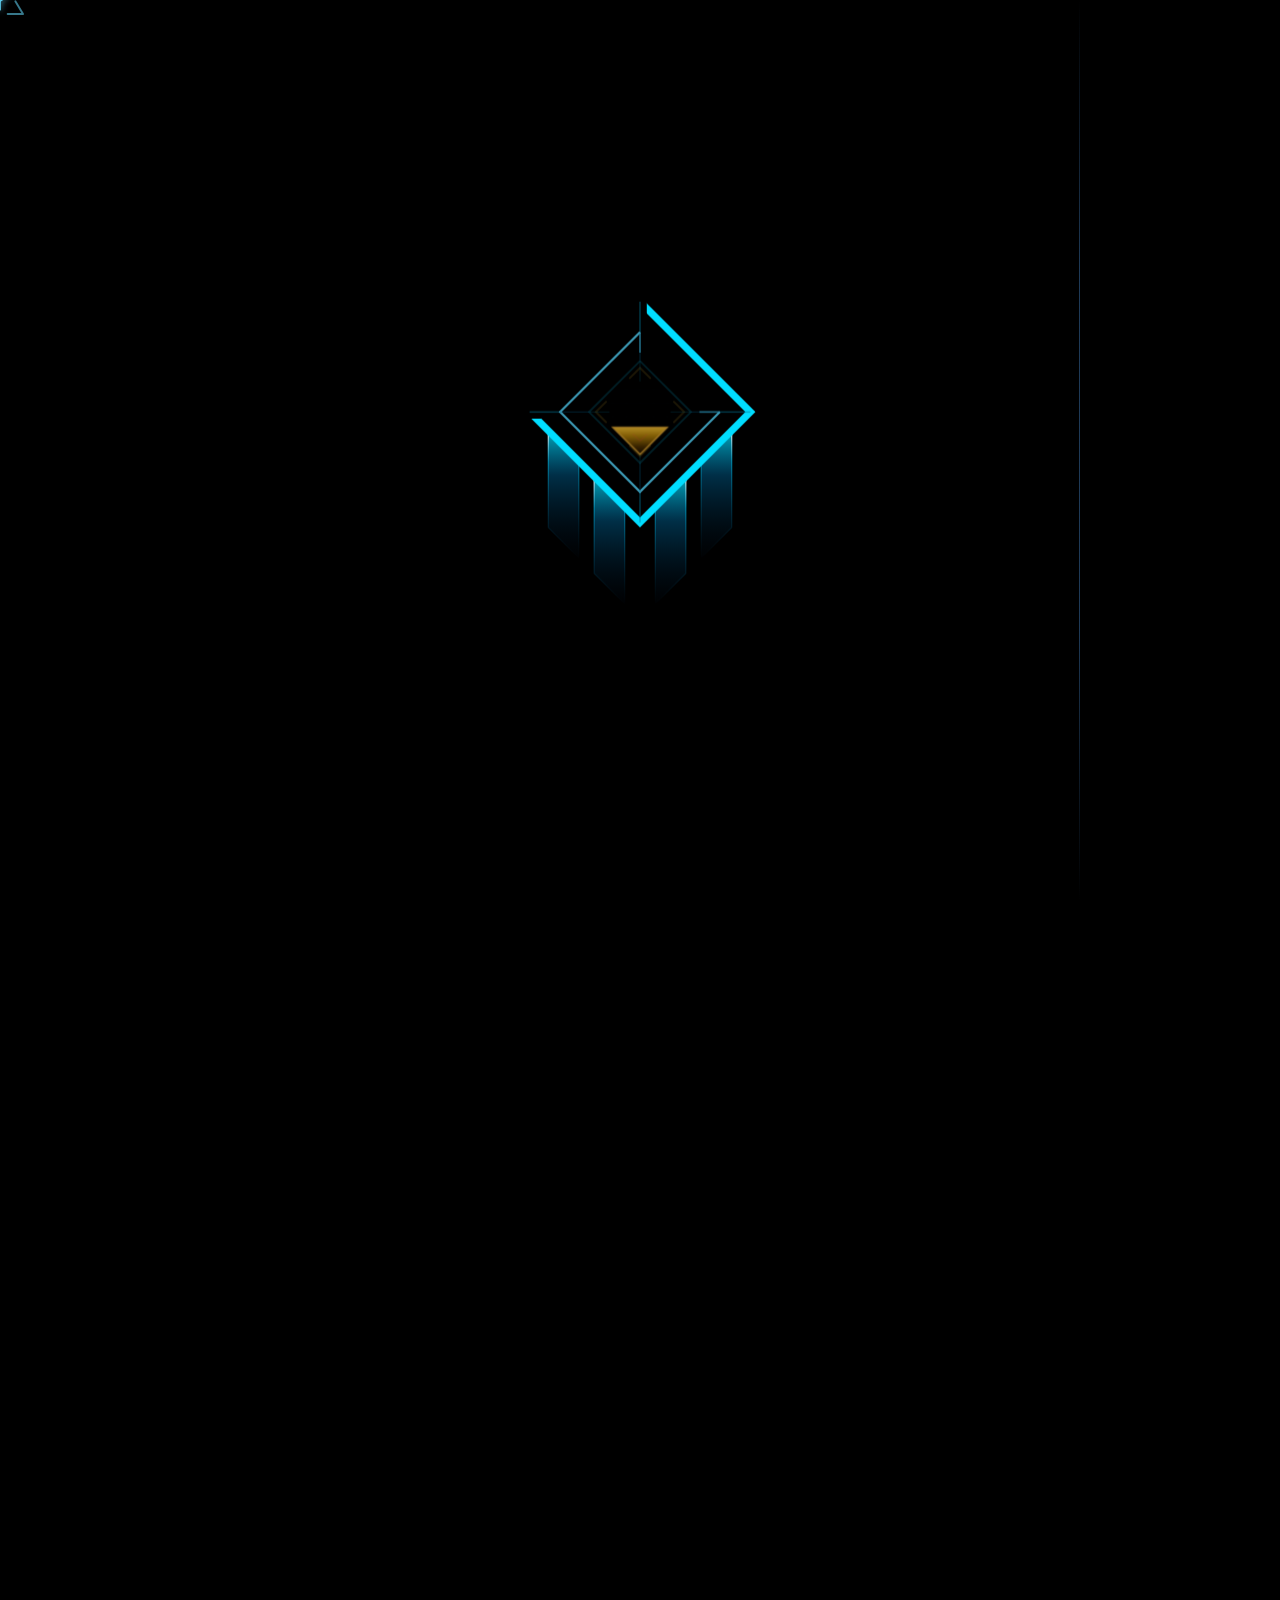
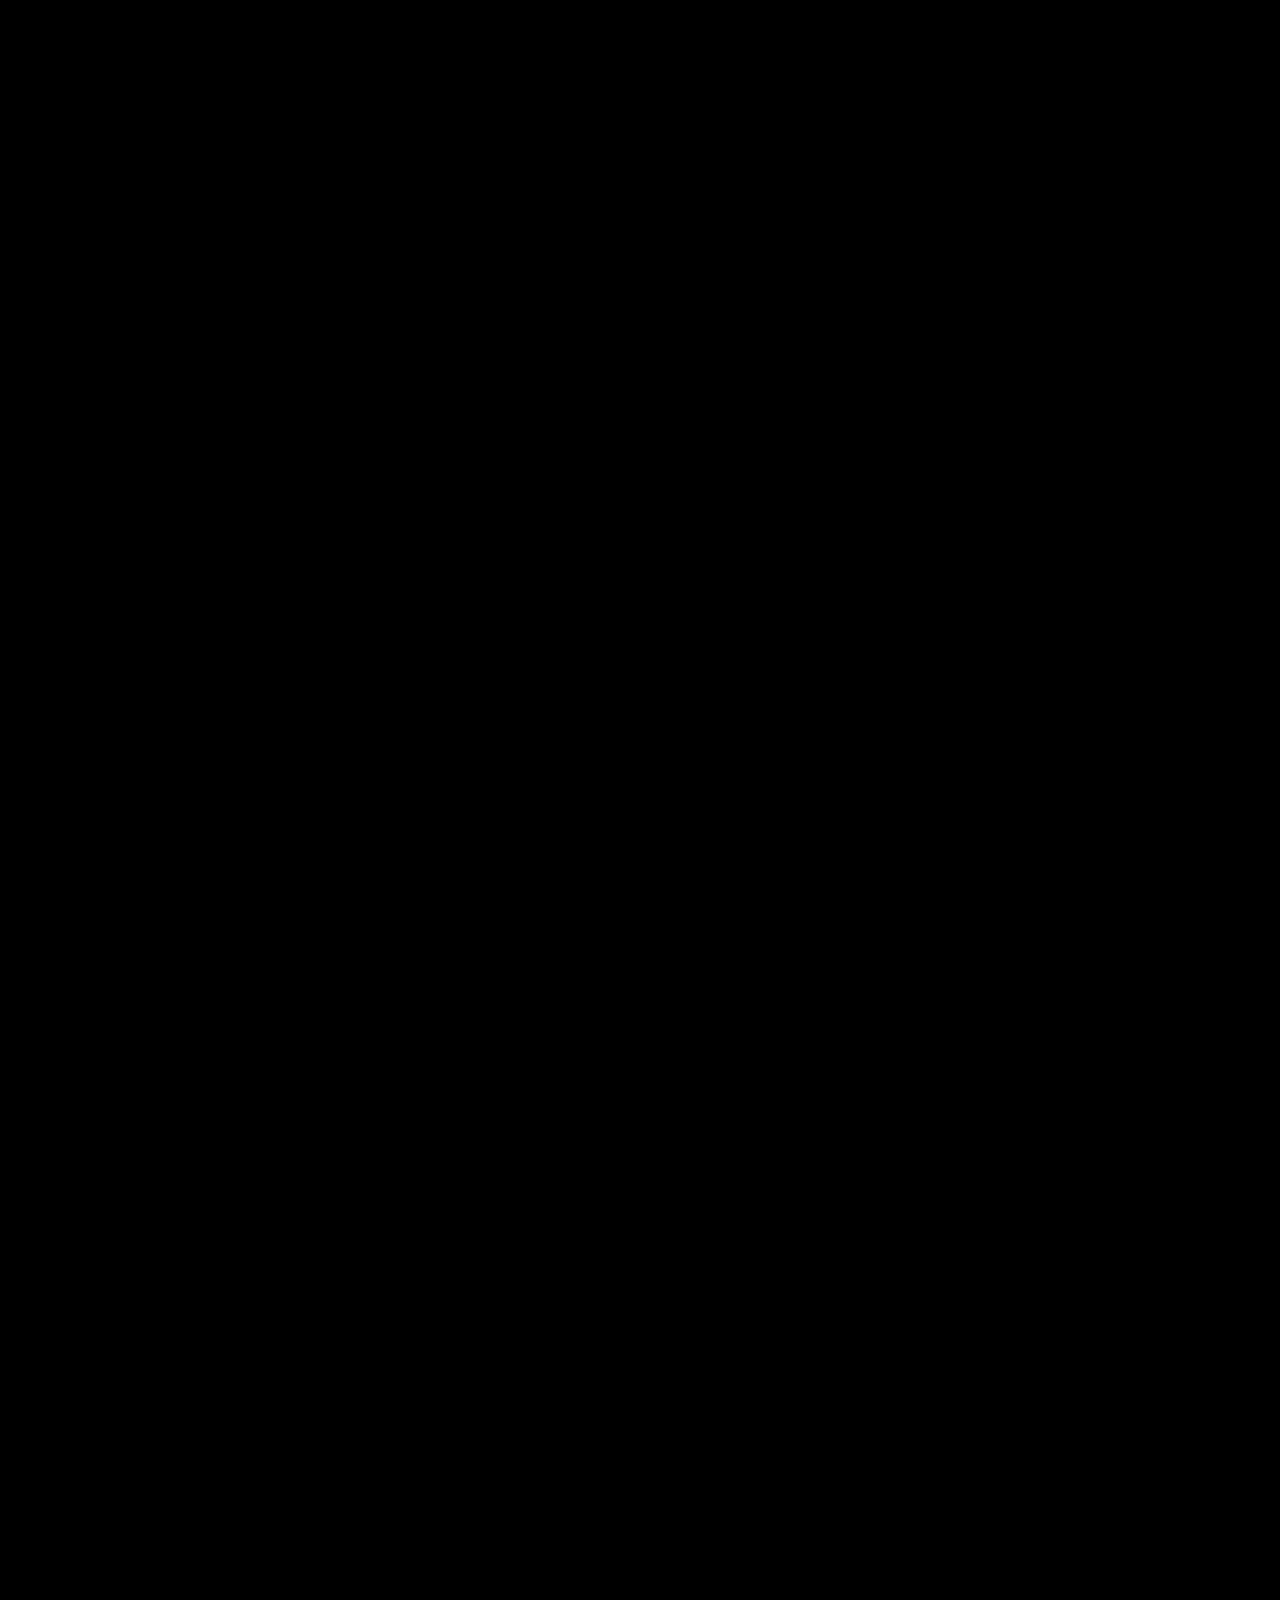
==== commit 3bcaee7f: "入场动画" ====
--- a/index.html
+++ b/index.html
@@ -283,6 +283,7 @@
   <script src="js/cursor.js"></script>
   <script src="js/loader.js"></script>
   <script src="js/hero.js"></script>
+  <script src="js/intro.js"></script>
   <script src="js/app.js"></script>
 
 </body>
--- a/css/main.css
+++ b/css/main.css
@@ -247,7 +247,7 @@
   100% { opacity: 1;  transform: scaleY(1); }
 }
 
-#hlCore { opacity: 0; animation: logoCoreIn 1.7s ease 2.55s forwards; }
+#hlCore { opacity: 0; animation: logoCoreIn 1.1s ease 2.1s forwards; }
 @keyframes logoCoreIn {
   0%  { opacity: 0; }
   12% { opacity: 1; filter: brightness(5) saturate(2); }
@@ -258,7 +258,7 @@
 }
 
 /* ── Logo 循环光效 ── */
-.neon { animation: logoNeon 3.4s ease-in-out 4.5s infinite; }
+.neon { animation: logoNeon 3.4s ease-in-out 3.3s infinite; }
 @keyframes logoNeon {
   0%,100% {
     filter:
@@ -275,13 +275,13 @@
   }
 }
 
-.logo-breathe { animation: logoBreath 4.5s ease-in-out 4.5s infinite; }
+.logo-breathe { animation: logoBreath 4.5s ease-in-out 3.3s infinite; }
 @keyframes logoBreath {
   0%,100% { filter: drop-shadow(0 0 2px rgba(0,160,220,.42)) drop-shadow(0 0 5px rgba(0,100,180,.16)); }
   50%      { filter: drop-shadow(0 0 5px rgba(0,200,240,.72)) drop-shadow(0 0 12px rgba(0,130,210,.32)); }
 }
 
-.gpulse-dark { animation: logoPulseDark 3.8s ease-in-out 4.5s infinite; }
+.gpulse-dark { animation: logoPulseDark 3.8s ease-in-out 3.3s infinite; }
 @keyframes logoPulseDark {
   0%,100% {
     filter:
@@ -295,7 +295,7 @@
   }
 }
 
-.core-red-glow { animation: logoCoreRed 3.8s ease-in-out 4.5s infinite; }
+.core-red-glow { animation: logoCoreRed 3.8s ease-in-out 3.3s infinite; }
 @keyframes logoCoreRed {
   0%,100% {
     filter:
@@ -311,7 +311,7 @@
 
 .spin {
   transform-box: fill-box; transform-origin: 50% 50%;
-  animation: logoCCW 38s linear 4.5s infinite;
+  animation: logoCCW 38s linear 3.3s infinite;
   filter: brightness(0.35) opacity(0.4);
 }
 @keyframes logoCCW { to { transform: rotate(-360deg); } }
@@ -446,3 +446,129 @@
 .sec-more:hover::after {
   transform: scaleX(1);
 }
+
+/* ╔═══════════════════════════════════════════╗
+   ║         模块 15 · 开场 Intro 动画           ║
+   ╚═══════════════════════════════════════════╝ */
+
+/* ── 初始全黑：隐藏除 Logo 外的一切 ── */
+body.intro-phase {
+  background: #000 !important;
+}
+body.intro-phase::before,
+body.intro-phase::after {
+  opacity: 0;
+}
+body.intro-phase nav {
+  opacity: 0 !important;
+  pointer-events: none !important;
+  background: #000 !important;
+}
+body.intro-phase section,
+body.intro-phase footer,
+body.intro-phase .orb {
+  opacity: 0;
+  pointer-events: none;
+}
+/* 阻止 hero 内容原生动画在 intro 期间提前触发 */
+body.intro-phase .hero-tag,
+body.intro-phase .hero-title,
+body.intro-phase .hero-en,
+body.intro-phase .hero-desc,
+body.intro-phase .hero-btns,
+body.intro-phase .hero-panel,
+body.intro-phase .scroll-hint {
+  animation: none !important;
+  opacity: 0;
+}
+
+/* ── Logo 可交互状态 ── */
+.hero-logo-wrap.logo-ready {
+  pointer-events: auto !important;
+  transition:
+    transform  0.45s cubic-bezier(0.34, 1.56, 0.64, 1),
+    filter     0.45s ease;
+}
+
+/* ── Logo 悬浮选中效果 ── */
+.hero-logo-wrap.logo-hovered {
+  transform: translate(-50%, -52%) translateY(-10px) scale(1.09) !important;
+  filter:
+    drop-shadow(0 0 18px rgba(0, 210, 255, 0.80))
+    drop-shadow(0 0 42px rgba(0, 160, 255, 0.45))
+    drop-shadow(0  6px 28px rgba(0, 0, 0, 0.65));
+}
+
+/* ── 点击 Logo 闪光 ── */
+@keyframes logoClickFlash {
+  0%   { transform: translate(-50%, -52%) translateY(-10px) scale(1.09);
+         filter: brightness(1); }
+  35%  { transform: translate(-50%, -52%) translateY(-16px) scale(1.16);
+         filter: brightness(2.4) saturate(1.8); }
+  100% { transform: translate(-50%, -52%) scale(1);
+         filter: brightness(1); }
+}
+.hero-logo-wrap.logo-clicked {
+  animation: logoClickFlash 0.5s cubic-bezier(0.22, 1, 0.36, 1) forwards !important;
+  pointer-events: none !important;
+  transition: none !important;
+}
+
+/* ── 网格线从 Logo 中心扩散浮现 ── */
+@keyframes gridReveal {
+  from {
+    opacity: 1;
+    -webkit-mask-image: radial-gradient(
+      circle at var(--gx, 50%) var(--gy, 40%),
+      black 0px, transparent 0px);
+    mask-image: radial-gradient(
+      circle at var(--gx, 50%) var(--gy, 40%),
+      black 0px, transparent 0px);
+  }
+  to {
+    opacity: 1;
+    -webkit-mask-image: radial-gradient(
+      circle at var(--gx, 50%) var(--gy, 40%),
+      black 3000px, transparent 3000px);
+    mask-image: radial-gradient(
+      circle at var(--gx, 50%) var(--gy, 40%),
+      black 3000px, transparent 3000px);
+  }
+}
+
+/* ── Reveal：网格线 ── */
+body.intro-revealed::before {
+  animation: gridReveal 1.6s cubic-bezier(0.16, 1, 0.3, 1) 0.1s forwards;
+}
+/* ── Reveal：扫描线 ── */
+body.intro-revealed::after {
+  animation: fadeIn 1.2s 0.4s ease forwards;
+}
+/* ── Reveal：背景色过渡回正常 ── */
+body.intro-revealed {
+  background: var(--bg0) !important;
+}
+/* ── Reveal：导航栏 ── */
+body.intro-revealed nav {
+  animation: fadeUp 0.7s 0.15s ease forwards !important;
+  pointer-events: auto !important;
+  background: rgba(6, 12, 24, 0.88) !important;
+}
+/* ── Reveal：Orb 光晕 ── */
+body.intro-revealed .orb {
+  animation: fadeIn 1.4s 0.4s ease forwards;
+}
+/* ── Reveal：Hero 内容（错开淡入） ── */
+body.intro-revealed .hero-tag    { animation: fadeUp .6s 0.30s ease forwards; }
+body.intro-revealed .hero-title  { animation: fadeUp .7s 0.40s ease forwards; }
+body.intro-revealed .hero-en     { animation: fadeUp .7s 0.50s ease forwards; }
+body.intro-revealed .hero-desc   { animation: fadeUp .7s 0.60s ease forwards; }
+body.intro-revealed .hero-btns   { animation: fadeUp .7s 0.70s ease forwards; }
+body.intro-revealed .hero-panel  { animation: fadeLeft .8s 0.80s ease forwards; }
+body.intro-revealed .scroll-hint { animation: fadeIn 1s 1.20s ease forwards; }
+/* ── Reveal：内容板块与页脚 ── */
+body.intro-revealed section,
+body.intro-revealed footer {
+  animation: fadeIn 0.8s 0.50s ease forwards;
+  pointer-events: auto !important;
+}
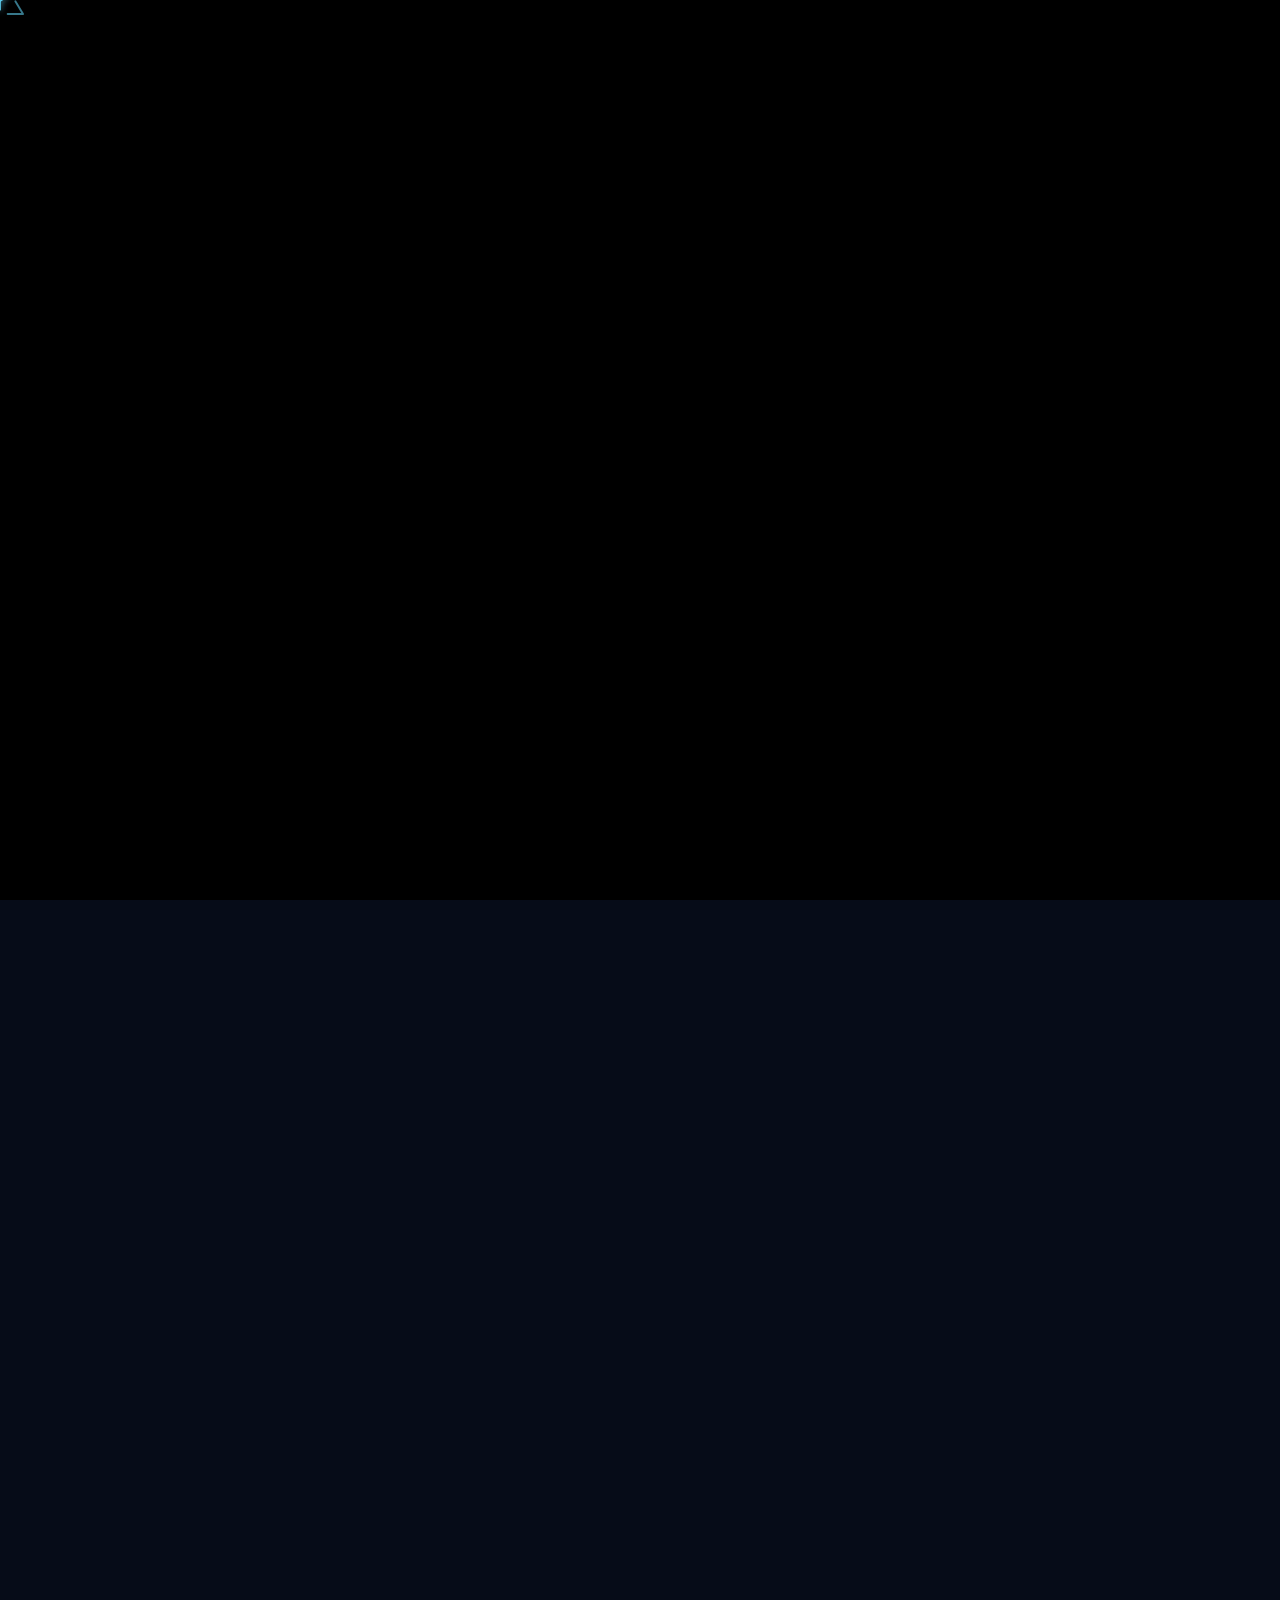
==== commit 7309fda9: "优化开场动画" ====
--- a/index.html
+++ b/index.html
@@ -12,6 +12,9 @@
   <link rel="stylesheet" href="css/main.css">
 </head>
 <body>
+
+  <!-- 开场黑色遮罩：由 intro.js 控制褪去 -->
+  <div id="intro-veil"></div>
 
   <!-- ═══════════ 几何光标 ═══════════ -->
   <div id="cursor-container">
--- a/css/main.css
+++ b/css/main.css
@@ -247,7 +247,7 @@
   100% { opacity: 1;  transform: scaleY(1); }
 }
 
-#hlCore { opacity: 0; animation: logoCoreIn 1.1s ease 2.1s forwards; }
+#hlCore { opacity: 0; animation: logoCoreIn 1.7s ease 2.55s forwards; }
 @keyframes logoCoreIn {
   0%  { opacity: 0; }
   12% { opacity: 1; filter: brightness(5) saturate(2); }
@@ -258,7 +258,7 @@
 }
 
 /* ── Logo 循环光效 ── */
-.neon { animation: logoNeon 3.4s ease-in-out 3.3s infinite; }
+.neon { animation: logoNeon 3.4s ease-in-out 4.5s infinite; }
 @keyframes logoNeon {
   0%,100% {
     filter:
@@ -275,13 +275,13 @@
   }
 }
 
-.logo-breathe { animation: logoBreath 4.5s ease-in-out 3.3s infinite; }
+.logo-breathe { animation: logoBreath 4.5s ease-in-out 4.5s infinite; }
 @keyframes logoBreath {
   0%,100% { filter: drop-shadow(0 0 2px rgba(0,160,220,.42)) drop-shadow(0 0 5px rgba(0,100,180,.16)); }
   50%      { filter: drop-shadow(0 0 5px rgba(0,200,240,.72)) drop-shadow(0 0 12px rgba(0,130,210,.32)); }
 }
 
-.gpulse-dark { animation: logoPulseDark 3.8s ease-in-out 3.3s infinite; }
+.gpulse-dark { animation: logoPulseDark 3.8s ease-in-out 4.5s infinite; }
 @keyframes logoPulseDark {
   0%,100% {
     filter:
@@ -295,7 +295,7 @@
   }
 }
 
-.core-red-glow { animation: logoCoreRed 3.8s ease-in-out 3.3s infinite; }
+.core-red-glow { animation: logoCoreRed 3.8s ease-in-out 4.5s infinite; }
 @keyframes logoCoreRed {
   0%,100% {
     filter:
@@ -311,7 +311,7 @@
 
 .spin {
   transform-box: fill-box; transform-origin: 50% 50%;
-  animation: logoCCW 38s linear 3.3s infinite;
+  animation: logoCCW 38s linear 4.5s infinite;
   filter: brightness(0.35) opacity(0.4);
 }
 @keyframes logoCCW { to { transform: rotate(-360deg); } }
@@ -451,26 +451,36 @@
    ║         模块 15 · 开场 Intro 动画           ║
    ╚═══════════════════════════════════════════╝ */
 
-/* ── 初始全黑：隐藏除 Logo 外的一切 ── */
-body.intro-phase {
-  background: #000 !important;
-}
-body.intro-phase::before,
-body.intro-phase::after {
+/* ── 黑色遮罩：覆盖网格/内容，logo所在的hero浮于其上 ── */
+#intro-veil {
+  position: fixed; inset: 0;
+  background: #000;
+  z-index: 10;
+  pointer-events: none;
+}
+
+/* ── intro-phase：仅 logo wrap 浮到 veil 上方，其余全黑 ── */
+body.intro-phase .hero-logo-wrap {
+  position: fixed !important;
+  z-index: 15 !important;
+  left: 50%;
+  top: 50%;
+}
+body.intro-phase .orb1,
+body.intro-phase .orb2,
+body.intro-phase .orb3 {
   opacity: 0;
 }
 body.intro-phase nav {
-  opacity: 0 !important;
-  pointer-events: none !important;
-  background: #000 !important;
-}
-body.intro-phase section,
-body.intro-phase footer,
-body.intro-phase .orb {
   opacity: 0;
   pointer-events: none;
 }
-/* 阻止 hero 内容原生动画在 intro 期间提前触发 */
+body.intro-phase section,
+body.intro-phase footer {
+  opacity: 0;
+  pointer-events: none;
+}
+/* 阻止 hero 内容的原生 CSS 动画提前触发 */
 body.intro-phase .hero-tag,
 body.intro-phase .hero-title,
 body.intro-phase .hero-en,
@@ -486,25 +496,22 @@
 .hero-logo-wrap.logo-ready {
   pointer-events: auto !important;
   transition:
-    transform  0.45s cubic-bezier(0.34, 1.56, 0.64, 1),
-    filter     0.45s ease;
-}
-
-/* ── Logo 悬浮选中效果 ── */
+    transform 0.45s cubic-bezier(0.34, 1.56, 0.64, 1),
+    filter    0.45s ease;
+}
+
+/* ── Logo 悬浮选中：亮度提升，以青色系呈现，无荧光扩散 ── */
 .hero-logo-wrap.logo-hovered {
   transform: translate(-50%, -52%) translateY(-10px) scale(1.09) !important;
-  filter:
-    drop-shadow(0 0 18px rgba(0, 210, 255, 0.80))
-    drop-shadow(0 0 42px rgba(0, 160, 255, 0.45))
-    drop-shadow(0  6px 28px rgba(0, 0, 0, 0.65));
+  filter: brightness(1.7) saturate(1.3) contrast(1.08);
 }
 
 /* ── 点击 Logo 闪光 ── */
 @keyframes logoClickFlash {
   0%   { transform: translate(-50%, -52%) translateY(-10px) scale(1.09);
-         filter: brightness(1); }
+         filter: brightness(1.7) saturate(1.3); }
   35%  { transform: translate(-50%, -52%) translateY(-16px) scale(1.16);
-         filter: brightness(2.4) saturate(1.8); }
+         filter: brightness(3.0) saturate(1.8) contrast(1.15); }
   100% { transform: translate(-50%, -52%) scale(1);
          filter: brightness(1); }
 }
@@ -514,61 +521,72 @@
   transition: none !important;
 }
 
-/* ── 网格线从 Logo 中心扩散浮现 ── */
-@keyframes gridReveal {
+/* ── Veil：黑色从 Logo 中心向四周褪去 ── */
+@keyframes veilReveal {
   from {
-    opacity: 1;
-    -webkit-mask-image: radial-gradient(
-      circle at var(--gx, 50%) var(--gy, 40%),
-      black 0px, transparent 0px);
-    mask-image: radial-gradient(
-      circle at var(--gx, 50%) var(--gy, 40%),
-      black 0px, transparent 0px);
+    -webkit-mask-image: radial-gradient(circle at var(--gx,50%) var(--gy,45%),
+      transparent 0px, black 0.5px);
+    mask-image: radial-gradient(circle at var(--gx,50%) var(--gy,45%),
+      transparent 0px, black 0.5px);
   }
   to {
-    opacity: 1;
-    -webkit-mask-image: radial-gradient(
-      circle at var(--gx, 50%) var(--gy, 40%),
-      black 3000px, transparent 3000px);
-    mask-image: radial-gradient(
-      circle at var(--gx, 50%) var(--gy, 40%),
-      black 3000px, transparent 3000px);
-  }
-}
-
-/* ── Reveal：网格线 ── */
-body.intro-revealed::before {
-  animation: gridReveal 1.6s cubic-bezier(0.16, 1, 0.3, 1) 0.1s forwards;
-}
-/* ── Reveal：扫描线 ── */
-body.intro-revealed::after {
-  animation: fadeIn 1.2s 0.4s ease forwards;
-}
-/* ── Reveal：背景色过渡回正常 ── */
-body.intro-revealed {
-  background: var(--bg0) !important;
-}
-/* ── Reveal：导航栏 ── */
+    -webkit-mask-image: radial-gradient(circle at var(--gx,50%) var(--gy,45%),
+      transparent 2800px, black 2800px);
+    mask-image: radial-gradient(circle at var(--gx,50%) var(--gy,45%),
+      transparent 2800px, black 2800px);
+  }
+}
+body.intro-revealed #intro-veil {
+  animation: veilReveal 1.9s cubic-bezier(0.16, 1, 0.3, 1) forwards;
+}
+
+/* ── Reveal 层次（fill-mode: both 防止延迟期间闪现） ── */
+
+/* 1. 导航栏：最先滑入 */
 body.intro-revealed nav {
-  animation: fadeUp 0.7s 0.15s ease forwards !important;
-  pointer-events: auto !important;
-  background: rgba(6, 12, 24, 0.88) !important;
-}
-/* ── Reveal：Orb 光晕 ── */
-body.intro-revealed .orb {
-  animation: fadeIn 1.4s 0.4s ease forwards;
-}
-/* ── Reveal：Hero 内容（错开淡入） ── */
-body.intro-revealed .hero-tag    { animation: fadeUp .6s 0.30s ease forwards; }
-body.intro-revealed .hero-title  { animation: fadeUp .7s 0.40s ease forwards; }
-body.intro-revealed .hero-en     { animation: fadeUp .7s 0.50s ease forwards; }
-body.intro-revealed .hero-desc   { animation: fadeUp .7s 0.60s ease forwards; }
-body.intro-revealed .hero-btns   { animation: fadeUp .7s 0.70s ease forwards; }
-body.intro-revealed .hero-panel  { animation: fadeLeft .8s 0.80s ease forwards; }
-body.intro-revealed .scroll-hint { animation: fadeIn 1s 1.20s ease forwards; }
-/* ── Reveal：内容板块与页脚 ── */
-body.intro-revealed section,
+  animation: fadeUp 0.6s 0.30s ease both !important;
+  pointer-events: auto !important;
+}
+
+/* 2. 右侧两个orb随背景浮现 */
+body.intro-revealed .orb1,
+body.intro-revealed .orb2 {
+  animation: fadeIn 1.4s 0.55s ease both;
+}
+
+/* 3. Hero 文字内容：自上而下错开 */
+body.intro-revealed .hero-tag    { animation: fadeUp .55s 0.45s ease both; }
+body.intro-revealed .hero-title  { animation: fadeUp .65s 0.60s ease both; }
+body.intro-revealed .hero-en     { animation: fadeUp .65s 0.75s ease both; }
+body.intro-revealed .hero-desc   { animation: fadeUp .65s 0.90s ease both; }
+body.intro-revealed .hero-btns   { animation: fadeUp .65s 1.05s ease both; }
+
+/* 4. 右侧信息面板：文字完成后滑入 */
+body.intro-revealed .hero-panel  { animation: fadeLeft .75s 1.20s ease both; }
+
+/* 5. 各内容板块：依次从上往下 */
+body.intro-revealed section:nth-of-type(1) {
+  animation: fadeIn .7s 0.60s ease both;
+  pointer-events: auto !important;
+}
+body.intro-revealed section:nth-of-type(2) {
+  animation: fadeIn .7s 0.78s ease both;
+  pointer-events: auto !important;
+}
+body.intro-revealed section:nth-of-type(3) {
+  animation: fadeIn .7s 0.96s ease both;
+  pointer-events: auto !important;
+}
+body.intro-revealed section:nth-of-type(4) {
+  animation: fadeIn .7s 1.14s ease both;
+  pointer-events: auto !important;
+}
+
+/* 6. 页脚最后 */
 body.intro-revealed footer {
-  animation: fadeIn 0.8s 0.50s ease forwards;
-  pointer-events: auto !important;
-}
+  animation: fadeIn .7s 1.30s ease both;
+  pointer-events: auto !important;
+}
+
+/* 7. 向下提示：最末尾 */
+body.intro-revealed .scroll-hint { animation: fadeIn .8s 1.55s ease both; }
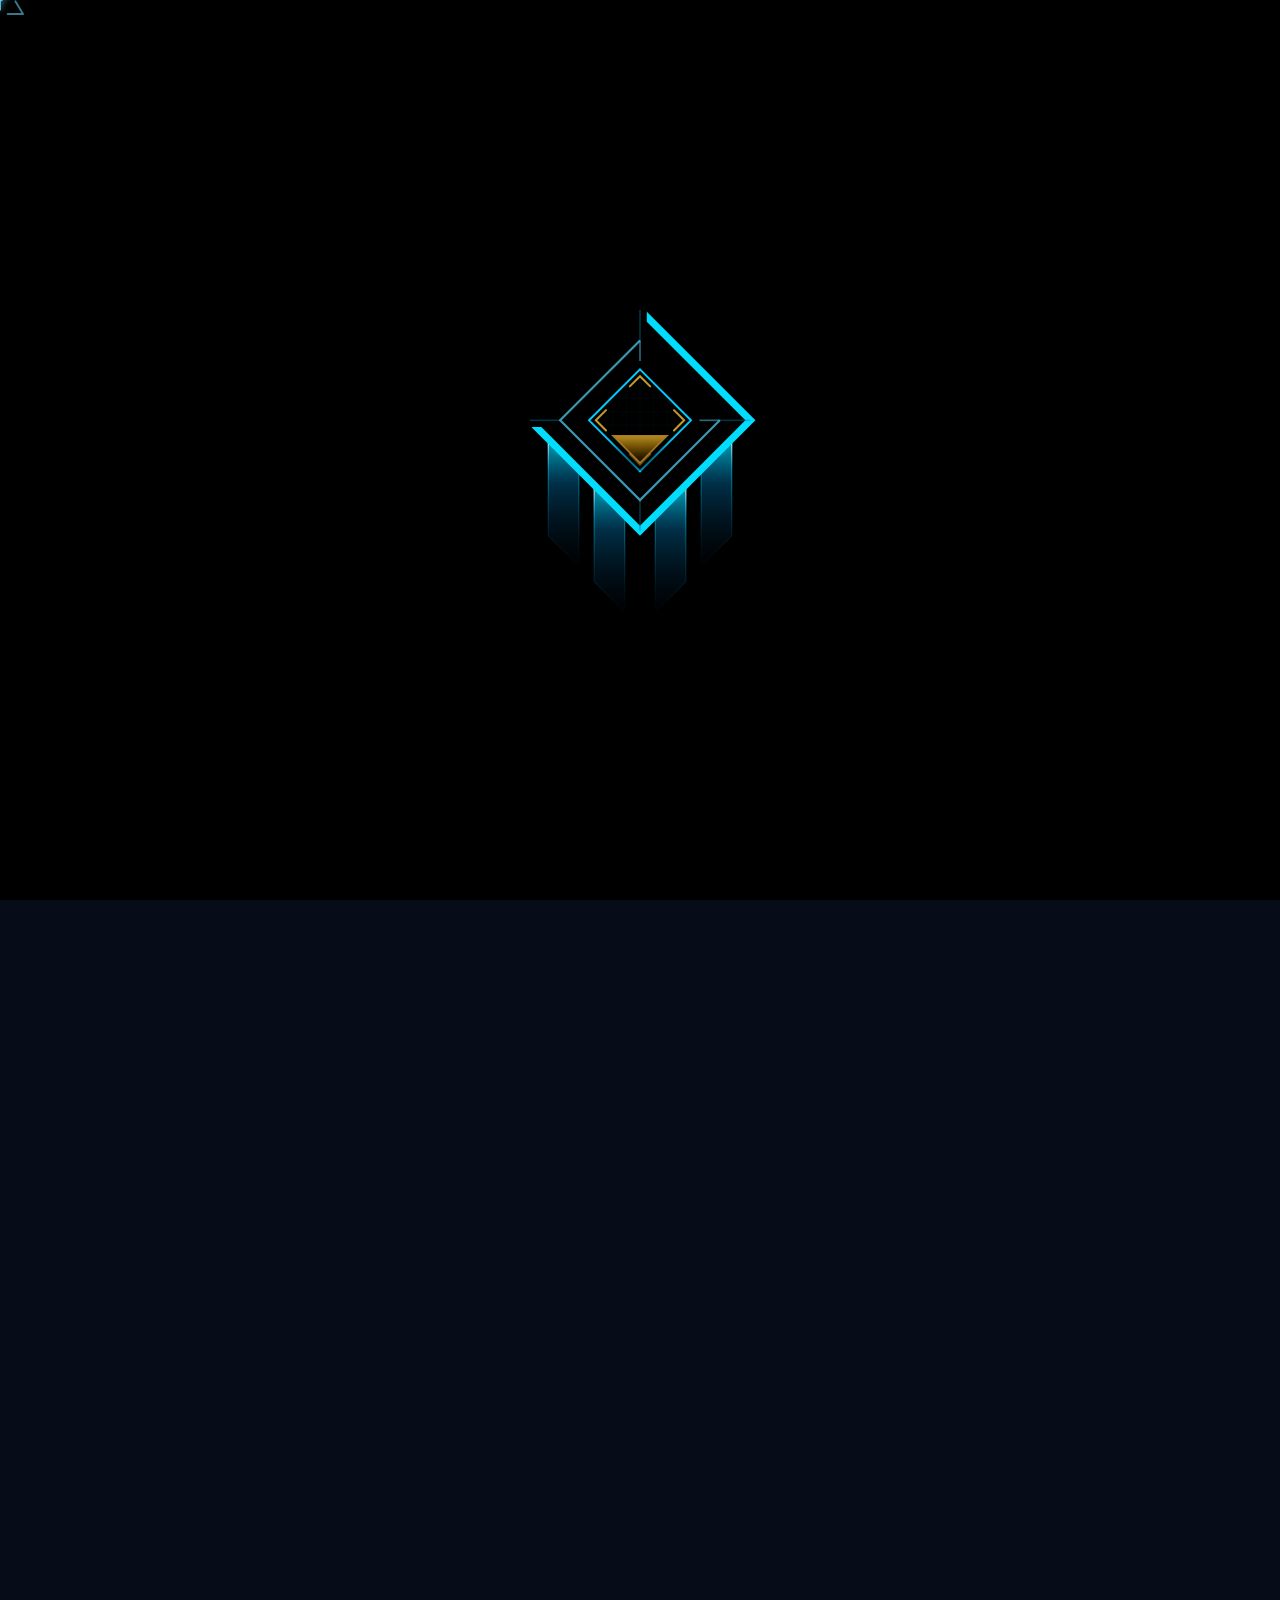
==== commit d7e7cd86: "入场动画更新" ====
--- a/index.html
+++ b/index.html
@@ -5,18 +5,22 @@
   <meta name="viewport" content="width=device-width, initial-scale=1.0">
   <title>无限理想乡 — 创作宇宙</title>
 
-  <!-- 字体 -->
+  <!-- 字体资源 -->
   <link href="https://fonts.googleapis.com/css2?family=Noto+Serif+SC:wght@300;400;600&family=Noto+Sans+SC:wght@300;400;500&family=Share+Tech+Mono&family=Cinzel:wght@400;600&display=swap" rel="stylesheet">
 
-  <!-- 样式 -->
+  <!-- 核心样式表 -->
   <link rel="stylesheet" href="css/main.css">
 </head>
-<body>
-
-  <!-- 开场黑色遮罩：由 intro.js 控制褪去 -->
+
+<!-- 直接在 body 上预设 intro-phase，由 CSS 立即锁定黑屏状态 -->
+<body class="intro-phase">
+
+  <!-- ═══════════ 开场遮罩 ═══════════ -->
+  <!-- z-index: 1000 (由 main.css 定义) -->
   <div id="intro-veil"></div>
 
   <!-- ═══════════ 几何光标 ═══════════ -->
+  <!-- z-index: 9999 (始终位于最前方) -->
   <div id="cursor-container">
     <svg id="cur-ring" viewBox="0 0 50 50">
       <g fill="none" stroke="var(--cyan)" stroke-width="1.5" stroke-linecap="round">
@@ -52,14 +56,16 @@
 
   <!-- ═══════════ Hero 首屏 ═══════════ -->
   <div class="hero">
+    <!-- 背景装饰光球 -->
     <div class="orb orb1"></div>
     <div class="orb orb2"></div>
     <div class="orb orb3"></div>
 
-    <!-- Logo 动画：首先播放，完成后其余内容淡入 -->
+    <!-- 核心 Logo 容器：z-index 需高于遮罩以保持可见 -->
     <div class="hero-logo-wrap" id="heroLogoWrap">
       <svg id="heroLogoSvg" viewBox="0 0 200 242" width="340" height="411"
         xmlns="http://www.w3.org/2000/svg" style="overflow:visible">
+        <!-- 此处保留你原本复杂的 Logo SVG 内容 -->
         <defs>
           <clipPath id="hl-nw-cut">
             <polygon points="104,-50 300,-50 300,300 -50,300 -50,109 104,109" />
@@ -91,21 +97,11 @@
 
         <g id="hlSpin">
           <g class="spin">
-            <path id="hlid" class="neon"
-              d="M100,75 L130,105 L100,135 L70,105 Z"
-              fill="url(#hl-pb)" stroke="#00CCFF" stroke-width="1.15"/>
-            <g class="ctri" style="animation-delay:1.70s">
-              <polyline class="gpulse-dark" points="94,85 100,79 106,85" fill="none" stroke="#C59B27" stroke-width="1.2" stroke-linecap="round" stroke-linejoin="miter"/>
-            </g>
-            <g class="ctri" style="animation-delay:1.76s">
-              <polyline class="gpulse-dark" points="120,99 126,105 120,111" fill="none" stroke="#C59B27" stroke-width="1.2" stroke-linecap="round" stroke-linejoin="miter"/>
-            </g>
-            <g class="ctri" style="animation-delay:1.82s">
-              <polyline class="gpulse-dark" points="106,125 100,131 94,125" fill="none" stroke="#C59B27" stroke-width="1.2" stroke-linecap="round" stroke-linejoin="miter"/>
-            </g>
-            <g class="ctri" style="animation-delay:1.88s">
-              <polyline class="gpulse-dark" points="80,111 74,105 80,99" fill="none" stroke="#C59B27" stroke-width="1.2" stroke-linecap="round" stroke-linejoin="miter"/>
-            </g>
+            <path id="hlid" class="neon" d="M100,75 L130,105 L100,135 L70,105 Z" fill="url(#hl-pb)" stroke="#00CCFF" stroke-width="1.15"/>
+            <g class="ctri" style="animation-delay:1.70s"><polyline class="gpulse-dark" points="94,85 100,79 106,85" fill="none" stroke="#C59B27" stroke-width="1.2" stroke-linecap="round" stroke-linejoin="miter"/></g>
+            <g class="ctri" style="animation-delay:1.76s"><polyline class="gpulse-dark" points="120,99 126,105 120,111" fill="none" stroke="#C59B27" stroke-width="1.2" stroke-linecap="round" stroke-linejoin="miter"/></g>
+            <g class="ctri" style="animation-delay:1.82s"><polyline class="gpulse-dark" points="106,125 100,131 94,125" fill="none" stroke="#C59B27" stroke-width="1.2" stroke-linecap="round" stroke-linejoin="miter"/></g>
+            <g class="ctri" style="animation-delay:1.88s"><polyline class="gpulse-dark" points="80,111 74,105 80,99" fill="none" stroke="#C59B27" stroke-width="1.2" stroke-linecap="round" stroke-linejoin="miter"/></g>
           </g>
         </g>
 
@@ -117,56 +113,29 @@
         </g>
 
         <g id="hlG0">
-          <path id="hlod" class="neon"
-            d="M90,30 L165,105 L100,170 L25,95"
-            fill="none" stroke="#00DDFF" stroke-width="4.2" stroke-linecap="butt"
-            clip-path="url(#hl-nw-cut)"/>
+          <path id="hlod" class="neon" d="M90,30 L165,105 L100,170 L25,95" fill="none" stroke="#00DDFF" stroke-width="4.2" stroke-linecap="butt" clip-path="url(#hl-nw-cut)"/>
         </g>
 
         <g id="hlG1">
           <g class="conn" stroke="#007799" stroke-width=".92" stroke-opacity=".45">
-            <line x1="100" y1="40"  x2="100" y2="58"/>
-            <line x1="165" y1="105" x2="147" y2="105"/>
-            <line x1="100" y1="170" x2="100" y2="152"/>
-            <line x1="35"  y1="105" x2="53"  y2="105"/>
+            <line x1="100" y1="40"  x2="100" y2="58"/><line x1="165" y1="105" x2="147" y2="105"/>
+            <line x1="100" y1="170" x2="100" y2="152"/><line x1="35"  y1="105" x2="53"  y2="105"/>
           </g>
           <path id="hlmd" class="logo-breathe" d="M147,105 L100,152 L53,105 L100,58" fill="none" stroke="#4ABCDE" stroke-width="1.3" stroke-linecap="butt" stroke-opacity="0.8"/>
           <g class="conn" stroke="#4ABCDE" stroke-width="1.0" stroke-opacity=".55" stroke-linecap="butt">
-            <line x1="100" y1="58"  x2="100" y2="70"/>
-            <line x1="147" y1="105" x2="135" y2="105"/>
+            <line x1="100" y1="58"  x2="100" y2="70"/><line x1="147" y1="105" x2="135" y2="105"/>
           </g>
         </g>
 
-        <g id="hlG2">
-          <g class="conn" stroke="#005577" stroke-width=".74" stroke-opacity=".35">
-            <line x1="100" y1="58"  x2="100" y2="75"/>
-            <line x1="147" y1="105" x2="130" y2="105"/>
-            <line x1="100" y1="152" x2="100" y2="135"/>
-            <line x1="53"  y1="105" x2="70"  y2="105"/>
-          </g>
-          <g class="conn" stroke="#0088AA" stroke-width=".44" stroke-opacity=".25">
-            <line x1="100" y1="75"  x2="100" y2="87"/>
-            <line x1="130" y1="105" x2="118" y2="105"/>
-            <line x1="100" y1="135" x2="100" y2="123"/>
-            <line x1="70"  y1="105" x2="82"  y2="105"/>
-          </g>
-        </g>
-
         <g id="hlCore" filter="url(#hl-dropShadow)">
-          <polygon class="gpulse-dark"
-            points="84,114 116,114 100,130"
-            fill="url(#hl-lgBrassCore)"/>
-          <polyline class="core-red-glow" points="84,114 100,130 116,114"
-            fill="none" stroke="#AA3333" stroke-width="2." stroke-opacity="0.8"
-            stroke-linecap="round" stroke-linejoin="miter"
-            transform="scale(0.25)" transform-origin="100 119.5"/>
-          <polygon class="gpulse-dark"
-            points="84,114 116,114 100,130"
-            fill="none" stroke="#A67B27" stroke-width=".85"/>
+          <polygon class="gpulse-dark" points="84,114 116,114 100,130" fill="url(#hl-lgBrassCore)"/>
+          <polyline class="core-red-glow" points="84,114 100,130 116,114" fill="none" stroke="#AA3333" stroke-width="2." stroke-opacity="0.8" stroke-linecap="round" stroke-linejoin="miter" transform="scale(0.25)" transform-origin="100 119.5"/>
+          <polygon class="gpulse-dark" points="84,114 116,114 100,130" fill="none" stroke="#A67B27" stroke-width=".85"/>
         </g>
       </svg>
     </div>
 
+    <!-- 文本内容容器 -->
     <div class="hero-content">
       <div class="hero-tag">Creative Universe · 创作宇宙</div>
       <h1 class="hero-title"><em>无限理想乡</em><br>创作宇宙</h1>
@@ -178,6 +147,7 @@
       </div>
     </div>
 
+    <!-- 信息面板 -->
     <div class="hero-panel">
       <div class="panel-row"><span class="panel-key">状态</span><span class="panel-val live">连载中</span></div>
       <div class="panel-row"><span class="panel-key">主线章节</span><span class="panel-val">— 章</span></div>
@@ -186,10 +156,15 @@
       <div class="panel-row"><span class="panel-key">最近更新</span><span class="panel-val">——</span></div>
     </div>
 
-    <div class="scroll-hint"><div class="scroll-arrow"></div><span>向下探索</span></div>
+    <!-- 滚动提示 -->
+    <div class="scroll-hint">
+      <div class="scroll-arrow"></div>
+      <span>向下探索</span>
+    </div>
   </div>
 
-  <!-- ═══════════ 01 · 主线小说 ═══════════ -->
+  <!-- ═══════════ 内容板块 ═══════════ -->
+  <!-- 01 · 主线小说 -->
   <section id="novel">
     <div class="sec-head">
       <span class="sec-label">主线小说</span>
@@ -205,47 +180,44 @@
         <div class="novel-stats">
           <div class="stat-item"><span class="stat-label">已更新</span><span class="stat-val">— 章</span></div>
           <div class="stat-item"><span class="stat-label">累计字数</span><span class="stat-val">— 万字</span></div>
-          <!-- <div class="stat-item"><span class="stat-label">类型</span><span class="stat-val">软科幻</span></div> -->
         </div>
       </a>
       <div class="novel-side">
         <a href="#" class="chapter-item"><div class="ch-title">最新章节 · 章节标题</div><div class="ch-date">更新于 ——</div><span class="ch-arrow">›</span></a>
         <a href="#" class="chapter-item"><div class="ch-title">上一章节 · 章节标题</div><div class="ch-date">更新于 ——</div><span class="ch-arrow">›</span></a>
-        <a href="#" class="chapter-item" style="background: rgba(37,99,168,.06)"><div class="ch-title">从头开始 · 全部目录</div><div class="ch-date">READ MORE →</div><span class="ch-arrow">›</span></a>
+        <a href="#" class="chapter-item chapter-item--all"><div class="ch-title">从头开始 · 全部目录</div><div class="ch-date">READ MORE →</div><span class="ch-arrow">›</span></a>
       </div>
     </div>
   </section>
 
-  <!-- ═══════════ 02 · 衍生故事 ═══════════ -->
+  <!-- 02 · 衍生故事 -->
   <section id="stories" style="background: rgba(10,21,37,.3)">
     <div class="sec-head">
       <span class="sec-label">衍生故事</span>
       <div class="sec-line"></div>
-      <span class="sec-num">
-        02
-        <a href="stories.html" class="sec-more">更多</a>
-      </span>
+      <span class="sec-num">02 <a href="stories.html" class="sec-more">更多</a></span>
     </div>
     <div class="stories-grid">
+      <!-- 示例卡片 -->
       <a href="#" class="story-card">
-        <h3 class="story-title">《衍生故事标题》</h3>
-        <p class="story-excerpt">描述这篇故事的核心——发生在什么时候，关于谁。</p>
-        <div class="story-meta"><span>完结</span><span>—,— 字</span></div>
+        <h3 class="story-title">《浅渊残响》</h3>
+        <p class="story-excerpt">在数据遗忘的边缘，听见那些未曾出口的告白。</p>
+        <div class="story-meta"><span>完结</span><span>1.2 万字</span></div>
       </a>
       <a href="#" class="story-card">
-        <h3 class="story-title">《衍生故事标题》</h3>
-        <p class="story-excerpt">描述这篇故事的核心——发生在什么时候，关于谁。</p>
-        <div class="story-meta"><span>连载中</span><span>— 章</span></div>
+        <h3 class="story-title">《虚空观测者》</h3>
+        <p class="story-excerpt">如果世界只是一个巨大的模拟，谁在注视着我们？</p>
+        <div class="story-meta"><span>连载中</span><span>5 章</span></div>
       </a>
       <a href="#" class="story-card">
-        <h3 class="story-title">《衍生故事标题》</h3>
-        <p class="story-excerpt">描述这篇故事的核心——发生在什么时候，关于谁。</p>
-        <div class="story-meta"><span>完结</span><span>—,— 字</span></div>
-      </a>
-    </div>
-  </section>
-
-  <!-- ═══════════ 03 · 插画图鉴 ═══════════ -->
+        <h3 class="story-title">《时之涟漪》</h3>
+        <p class="story-excerpt">关于那个被抹去的夏天，以及重逢的承诺。</p>
+        <div class="story-meta"><span>完结</span><span>0.8 万字</span></div>
+      </a>
+    </div>
+  </section>
+
+  <!-- 03 · 插画图鉴 -->
   <section id="gallery">
     <div class="sec-head">
       <span class="sec-label">插画图鉴</span>
@@ -253,14 +225,14 @@
       <span class="sec-num">03</span>
     </div>
     <div class="gallery-grid">
-      <div class="gallery-item"><div class="gallery-frame">角色 · 01</div><span class="gallery-label">角色名 · 肖像</span></div>
-      <div class="gallery-item"><div class="gallery-frame">场景 · 01</div><span class="gallery-label">场景标题</span></div>
-      <div class="gallery-item"><div class="gallery-frame">角色 · 02</div><span class="gallery-label">角色名 · 肖像</span></div>
-      <div class="gallery-item"><div class="gallery-frame">概念 · 01</div><span class="gallery-label">概念设计</span></div>
-    </div>
-  </section>
-
-  <!-- ═══════════ 04 · 世界观与设定 ═══════════ -->
+      <div class="gallery-item"><div class="gallery-frame">角色 · 01</div><span class="gallery-label">艾琳娜 · 侧颜</span></div>
+      <div class="gallery-item"><div class="gallery-frame">场景 · 01</div><span class="gallery-label">深渊之底</span></div>
+      <div class="gallery-item"><div class="gallery-frame">角色 · 02</div><span class="gallery-label">观测者 · 肖像</span></div>
+      <div class="gallery-item"><div class="gallery-frame">概念 · 01</div><span class="gallery-label">理想乡全景</span></div>
+    </div>
+  </section>
+
+  <!-- 04 · 世界观设定 -->
   <section id="world" style="background: rgba(10,21,37,.3)">
     <div class="sec-head">
       <span class="sec-label">世界观与设定</span>
@@ -270,8 +242,8 @@
     <div class="world-grid">
       <a href="#" class="world-card"><div class="world-icon">[人物]</div><h3 class="world-title">人物图鉴</h3><div class="world-count"><em>—</em> 名角色已收录</div></a>
       <a href="#" class="world-card"><div class="world-icon">[地图]</div><h3 class="world-title">世界地理</h3><div class="world-count"><em>—</em> 处地点已记录</div></a>
-      <a href="#" class="world-card"><div class="world-icon">[历史]</div><h3 class="world-title">时间线与历史</h3><div class="world-count"><em>—</em> 个时间节点</div></a>
-      <a href="#" class="world-card"><div class="world-icon">[设定]</div><h3 class="world-title">技术与规则</h3><div class="world-count"><em>—</em> 条设定词条</div></a>
+      <a href="#" class="world-card"><div class="world-icon">[历史]</div><h3 class="world-title">时间线</h3><div class="world-count"><em>—</em> 个关键节点</div></a>
+      <a href="#" class="world-card"><div class="world-icon">[规则]</div><h3 class="world-title">底层代码</h3><div class="world-count"><em>—</em> 条核心设定</div></a>
     </div>
   </section>
 
@@ -282,11 +254,12 @@
     <div class="footer-info">最近更新 · <em>——</em></div>
   </footer>
 
-  <!-- 脚本：按依赖顺序加载 -->
+  <!-- 脚本加载 -->
   <script src="js/cursor.js"></script>
   <script src="js/loader.js"></script>
   <script src="js/hero.js"></script>
   <script src="js/intro.js"></script>
+  <!-- 确保 app.js 中调用了 Intro.init() -->
   <script src="js/app.js"></script>
 
 </body>
--- a/css/main.css
+++ b/css/main.css
@@ -8,6 +8,9 @@
   --gold:  #C8A96E; --gold2: #E8D0A0;
   --text:  #C8D8EE; --text2: #A8C4E0; --text3: #7AA0C0;
   --border:  rgba(74, 144, 217, 0.20); --border2: rgba(74, 144, 217, 0.40);
+  /* 动态变量：由 JS 控制 */
+  --gx: 50%;
+  --gy: 50%;
 }
 
 /* ╔═══════════════════════════════════════════╗
@@ -68,24 +71,23 @@
   width: 100vw; height: 100vh;
   pointer-events: none; z-index: 9999;
 }
-/* 内部三脚架（直接跟随） */
 #cur {
   position: fixed; width: 44px; height: 44px;
   pointer-events: none; transform: translate(-50%, -50%);
   mix-blend-mode: screen;
   filter: drop-shadow(0 0 3px var(--cyan));
 }
-/* 外部镂空三角（延迟跟随） */
 #cur-ring {
   position: fixed; width: 64px; height: 64px;
   pointer-events: none; transform: translate(-50%, -50%);
   mix-blend-mode: screen; opacity: 0.6;
-  transition: transform .3s cubic-bezier(0.23, 1, 0.32, 1), opacity .3s;
-}
-/* 悬停状态 */
+  transition: transform .3s cubic-bezier(0.23, 1, 0.32, 1), opacity .3s, width .3s, height .3s;
+}
 #cur-ring.big {
   opacity: 1;
-  transform: translate(-50%, -50%) rotate(60deg) scale(1.3);
+  width: 90px; height: 90px;
+  transform: translate(-50%, -50%) rotate(60deg);
+  border: 1px solid var(--cyan);
 }
 
 /* ╔═══════════════════════════════════════════╗
@@ -101,492 +103,119 @@
   to   { width: 100px; height: 100px; opacity: 0; }
 }
 
-/* ╔═══════════════════════════════════════════╗
-   ║         模块 6 · 导航栏                    ║
-   ╚═══════════════════════════════════════════╝ */
-nav {
-  position: fixed; top: 0; left: 0; right: 0; z-index: 200; height: 58px;
-  display: flex; align-items: center; justify-content: space-between;
-  padding: 0 48px; border-bottom: 1px solid var(--border);
-  background: rgba(6, 12, 24, 0.88); backdrop-filter: blur(16px);
-}
-.nav-logo { display: flex; flex-direction: column; gap: 1px; text-decoration: none; }
-.nav-logo-main { font-family: 'Cinzel', serif; font-size: 15px; font-weight: 600; letter-spacing: .18em; color: var(--blue3); }
-.nav-logo-sub  { font-family: 'Share Tech Mono', monospace; font-size: 9px; letter-spacing: .25em; color: var(--text3); text-transform: uppercase; }
-.nav-links { display: flex; gap: 36px; list-style: none; }
-.nav-links a {
-  font-family: 'Noto Sans SC', sans-serif; font-size: 13px; letter-spacing: .08em;
-  text-transform: none; color: var(--text2); text-decoration: none;
-  transition: color .2s; position: relative;
-}
-.nav-links a::after {
-  content: ''; position: absolute; bottom: -4px; left: 0; right: 100%;
-  height: 1px; background: var(--cyan); transition: right .25s;
-}
-.nav-links a:hover { color: var(--cyan); }
-.nav-links a:hover::after { right: 0; }
-.nav-status {
-  font-family: 'Noto Sans SC', sans-serif; font-size: 12px; letter-spacing: .08em;
-  color: var(--cyan); border: 1px solid rgba(91, 200, 232, 0.3);
-  padding: 4px 12px; display: flex; align-items: center; gap: 6px;
-}
-.nav-status::before {
-  content: ''; width: 5px; height: 5px; border-radius: 50%;
-  background: var(--cyan); animation: blink 2s infinite;
-}
-
-/* ╔═══════════════════════════════════════════╗
-   ║         模块 7 · 首屏 Hero                 ║
-   ╚═══════════════════════════════════════════╝ */
-.hero {
-  position: relative; z-index: 2; min-height: 100vh;
-  display: flex; flex-direction: column; justify-content: center;
-  padding: 80px 48px 60px; overflow: hidden;
-}
-.hero::before {
-  content: ''; position: absolute; top: 0; right: 200px; bottom: 0; width: 1px;
-  background: linear-gradient(to bottom, transparent, var(--border2) 30%, var(--border2) 70%, transparent);
-}
-.orb  { position: absolute; pointer-events: none; border-radius: 50%; animation: breathe 5s ease-in-out infinite; }
-.orb1 { width:700px; height:700px; right:-150px; top:50%; transform:translateY(-55%); background:radial-gradient(circle, rgba(37,99,168,.12) 0%, transparent 65%); animation: breathe1 5s ease-in-out infinite; }
-.orb2 { width:400px; height:400px; right:80px; top:15%; background:radial-gradient(circle, rgba(91,200,232,.06) 0%, transparent 65%); animation-duration:7s; animation-direction:reverse; }
-.orb3 { width:300px; height:300px; left:-60px; bottom:10%; background:radial-gradient(circle, rgba(37,99,168,.07) 0%, transparent 65%); animation-duration:6s; }
-
-.hero-content { max-width: 620px; position: relative; }
-.hero-tag {
-  font-family: 'Share Tech Mono', monospace; font-size: 10px; letter-spacing: .35em;
-  text-transform: uppercase; color: var(--cyan); margin-bottom: 28px;
-  display: flex; align-items: center; gap: 14px;
-  opacity: 0; animation: fadeUp .6s 4.6s forwards;
-}
-.hero-tag::before { content: ''; display: block; width: 36px; height: 1px; background: var(--cyan); }
-.hero-title {
-  font-family: 'Noto Serif SC', serif; font-weight: 300;
-  font-size: clamp(42px, 5.5vw, 72px); line-height: 1.15; letter-spacing: .06em;
-  color: var(--text); margin-bottom: 10px;
-  opacity: 0; animation: fadeUp .7s 4.7s forwards;
-}
-.hero-title em {
-  font-style: normal;
-  background: linear-gradient(135deg, var(--blue3), var(--cyan));
-  -webkit-background-clip: text; -webkit-text-fill-color: transparent;
-}
-.hero-en  { font-family: 'Cinzel', serif; font-size: 13px; letter-spacing: .25em; color: var(--text3); margin-bottom: 40px; opacity: 0; animation: fadeUp .7s 4.8s forwards; }
-.hero-desc { font-size: 15px; line-height: 2; color: var(--text2); max-width: 460px; margin-bottom: 48px; border-left: 2px solid var(--blue0); padding-left: 20px; opacity: 0; animation: fadeUp .7s 4.9s forwards; }
-.hero-btns { display: flex; gap: 14px; align-items: center; opacity: 0; animation: fadeUp .7s 5.0s forwards; }
-.btn-a, .btn-b {
-  font-family: 'Noto Sans SC', sans-serif; font-size: 13px; letter-spacing: .12em;
-  padding: 13px 30px; text-decoration: none; display: inline-block;
-  transition: all .2s;
-  clip-path: polygon(0 0, calc(100% - 8px) 0, 100% 8px, 100% 100%, 8px 100%, 0 calc(100% - 8px));
-}
-.btn-a       { color: var(--bg0); background: var(--blue2); }
-.btn-a:hover { background: var(--cyan); }
-.btn-b       { color: var(--blue3); border: 1px solid var(--border2); }
-.btn-b:hover { border-color: var(--cyan2); color: var(--cyan2); }
-
-/* Hero 信息面板 */
-.hero-panel {
-  position: absolute; right: 0; top: 50%; transform: translateY(-50%);
-  width: 220px; border: 1px solid var(--border); background: rgba(10, 21, 37, 0.7);
-  padding: 24px; opacity: 0; animation: fadeLeft .8s 5.1s forwards;
-}
-.hero-panel::before {
-  content: 'SYS.INFO'; position: absolute; top: -9px; left: 16px;
-  font-family: 'Share Tech Mono', monospace; font-size: 9px; color: var(--text3);
-  background: var(--bg0); padding: 0 8px;
-}
-.panel-row { display: flex; justify-content: space-between; align-items: center; padding: 7px 0; border-bottom: 1px solid rgba(74, 144, 217, 0.08); }
-.panel-row:last-child { border-bottom: none; }
-.panel-key { font-family: 'Noto Sans SC', sans-serif; font-size: 12px; color: var(--text2); }
-.panel-val { font-family: 'Share Tech Mono', monospace; font-size: 13px; color: var(--blue3); }
-.panel-val.live { color: var(--cyan); }
-
-.scroll-hint {
-  position: absolute; bottom: 36px; left: 50%; transform: translateX(-50%);
-  font-family: 'Noto Sans SC', sans-serif; font-size: 12px; letter-spacing: .2em; color: var(--text3);
-  display: flex; flex-direction: column; align-items: center; gap: 10px;
-  opacity: 0; animation: fadeIn 1s 5.5s forwards;
-}
-.scroll-arrow { width: 1px; height: 40px; background: linear-gradient(to bottom, var(--border2), transparent); animation: scrollDown 1.5s ease-in-out infinite; }
-
-/* ── Hero Logo 居中容器 ── */
-.hero-logo-wrap {
-  position: absolute; left: 50%; top: 50%;
-  transform: translate(-50%, -52%);
-  z-index: 3; pointer-events: none; will-change: transform;
-}
-
-/* ── Logo SVG 描边动画 ── */
-#hlod {
-  stroke-dasharray: 305; stroke-dashoffset: 305;
-  animation: logoDash 1.3s cubic-bezier(.38,0,.12,1) .4s forwards;
-}
-#hlmd {
-  stroke-dasharray: 200; stroke-dashoffset: 200;
-  animation: logoDash 1.05s cubic-bezier(.38,0,.12,1) .95s forwards;
-}
-#hlid {
-  stroke-dasharray: 170; stroke-dashoffset: 170;
-  animation: logoDash .8s cubic-bezier(.38,0,.12,1) 1.38s forwards;
-}
-@keyframes logoDash { to { stroke-dashoffset: 0; } }
-
-.conn { opacity: 0; animation: logoFin .55s ease 1.58s forwards; }
-.ctri { opacity: 0; animation: logoFin .55s ease forwards; }
-@keyframes logoFin { to { opacity: 1; } }
-
-.bl {
-  opacity: 0;
-  transform-box: fill-box; transform-origin: 50% 0%;
-  animation: logoFlagUnfold 1.1s cubic-bezier(.2,.9,.3,1.1) forwards;
-}
-@keyframes logoFlagUnfold {
-  0%   { opacity: 0; transform: scaleY(0); }
-  50%  { opacity: 0.8; }
-  100% { opacity: 1;  transform: scaleY(1); }
-}
-
-#hlCore { opacity: 0; animation: logoCoreIn 1.7s ease 2.55s forwards; }
-@keyframes logoCoreIn {
-  0%  { opacity: 0; }
-  12% { opacity: 1; filter: brightness(5) saturate(2); }
-  26% { opacity: .4; filter: none; }
-  46% { opacity: 1; filter: brightness(3) saturate(1.5); }
-  66% { opacity: .72; filter: none; }
-  100%{ opacity: 1;  filter: none; }
-}
-
-/* ── Logo 循环光效 ── */
-.neon { animation: logoNeon 3.4s ease-in-out 4.5s infinite; }
-@keyframes logoNeon {
-  0%,100% {
-    filter:
-      drop-shadow(0 0 2px rgba(0,255,255,.95))
-      drop-shadow(0 0 7px rgba(0,220,255,.65))
-      drop-shadow(0 0 18px rgba(0,180,255,.28));
-  }
-  50% {
-    filter:
-      drop-shadow(0 0 4px rgba(0,255,255,1))
-      drop-shadow(0 0 16px rgba(0,220,255,.88))
-      drop-shadow(0 0 42px rgba(0,180,255,.50))
-      drop-shadow(0 0 80px rgba(0,140,255,.18));
-  }
-}
-
-.logo-breathe { animation: logoBreath 4.5s ease-in-out 4.5s infinite; }
-@keyframes logoBreath {
-  0%,100% { filter: drop-shadow(0 0 2px rgba(0,160,220,.42)) drop-shadow(0 0 5px rgba(0,100,180,.16)); }
-  50%      { filter: drop-shadow(0 0 5px rgba(0,200,240,.72)) drop-shadow(0 0 12px rgba(0,130,210,.32)); }
-}
-
-.gpulse-dark { animation: logoPulseDark 3.8s ease-in-out 4.5s infinite; }
-@keyframes logoPulseDark {
-  0%,100% {
-    filter:
-      drop-shadow(0 0 1px rgba(197,155,39,.3))
-      drop-shadow(0 0 2px rgba(139,101,8,.1));
-  }
-  50% {
-    filter:
-      drop-shadow(0 0 2px rgba(197,155,39,.6))
-      drop-shadow(0 0 5px rgba(139,101,8,.3));
-  }
-}
-
-.core-red-glow { animation: logoCoreRed 3.8s ease-in-out 4.5s infinite; }
-@keyframes logoCoreRed {
-  0%,100% {
-    filter:
-      drop-shadow(0 0 1px rgba(139,0,0,.3))
-      drop-shadow(0 0 3px rgba(80,0,0,.1));
-  }
-  50% {
-    filter:
-      drop-shadow(0 0 2px rgba(216,37,37,.6))
-      drop-shadow(0 0 8px rgba(139,0,0,.3));
-  }
-}
-
-.spin {
-  transform-box: fill-box; transform-origin: 50% 50%;
-  animation: logoCCW 38s linear 4.5s infinite;
-  filter: brightness(0.35) opacity(0.4);
-}
-@keyframes logoCCW { to { transform: rotate(-360deg); } }
-
-/* ╔═══════════════════════════════════════════╗
-   ║         模块 8 · 内容板块通用              ║
-   ╚═══════════════════════════════════════════╝ */
-section { position: relative; z-index: 2; padding: 80px 48px; }
-.sec-head  { display: flex; align-items: center; gap: 16px; margin-bottom: 48px; }
-.sec-label { font-family: 'Noto Sans SC', sans-serif; font-size: 13px; letter-spacing: .15em; color: var(--cyan); }
-.sec-line  { flex: 1; height: 1px; background: var(--border); }
-.sec-num   { font-family: 'Share Tech Mono', monospace; font-size: 12px; color: var(--text3); }
-
-/* ╔═══════════════════════════════════════════╗
-   ║         模块 9 · 小说板块                  ║
-   ╚═══════════════════════════════════════════╝ */
-.novel-wrap  { display: grid; grid-template-columns: 1fr 340px; gap: 1px; background: var(--border); }
-.novel-main  { background: var(--bg1); padding: 48px; position: relative; overflow: hidden; transition: background .3s; text-decoration: none; display: block; color: inherit; }
-.novel-main:hover { background: var(--bg2); }
-
-/* MAIN 徽章（替代原 ::after 伪元素，支持呼吸灯） */
-.novel-badge {
-  position: absolute; top: 24px; right: 24px;
-  font-family: 'Share Tech Mono', monospace; font-size: 9px; color: var(--gold);
-  border: 1px solid rgba(200, 169, 110, 0.3); padding: 3px 10px 3px 8px;
-  display: flex; align-items: center; gap: 6px;
-}
-.novel-badge::before {
-  content: ''; width: 5px; height: 5px; border-radius: 50%;
-  background: var(--gold); animation: blink 2.5s ease-in-out infinite;
-  flex-shrink: 0;
-}
-
-.novel-tag   { font-family: 'Noto Sans SC', sans-serif; font-size: 12px; color: var(--blue3); margin-bottom: 20px; display: flex; align-items: center; gap: 8px; }
-.novel-title { font-family: 'Noto Serif SC', serif; font-size: 32px; margin-bottom: 20px; transition: color .2s; }
-.novel-desc  { font-size: 14px; line-height: 1.9; color: var(--text2); font-style: italic; margin-bottom: 32px; }
-.novel-stats { display: flex; gap: 28px; border-top: 1px solid var(--border); padding-top: 20px; }
-.stat-item   { display: flex; flex-direction: column; gap: 4px; }
-.stat-label  { font-family: 'Noto Sans SC', sans-serif; font-size: 11px; color: var(--text3); }
-.stat-val    { font-family: 'Share Tech Mono', monospace; font-size: 14px; color: var(--blue3); }
-.novel-side    { background: var(--bg1); display: flex; flex-direction: column; gap: 1px; }
-.chapter-item  { background: var(--bg1); padding: 24px 28px; transition: background .25s; text-decoration: none; display: block; position: relative; }
-.chapter-item:hover { background: var(--bg2); }
-.ch-title  { font-family: 'Noto Serif SC', serif; font-size: 15px; color: var(--text); margin-bottom: 6px; }
-.ch-date   { font-family: 'Noto Sans SC', sans-serif; font-size: 11px; color: var(--text3); }
-.ch-arrow  { position: absolute; right: 20px; top: 50%; transform: translateY(-50%); font-size: 12px; color: var(--border2); transition: all .2s; }
-.chapter-item:hover .ch-arrow { color: var(--cyan); right: 16px; }
-
-/* ╔═══════════════════════════════════════════╗
-   ║         模块 10 · 衍生故事板块             ║
-   ╚═══════════════════════════════════════════╝ */
-.stories-grid { display: grid; grid-template-columns: repeat(3, 1fr); gap: 1px; background: var(--border); }
-.story-card    { background: var(--bg1); padding: 32px; transition: background .25s; text-decoration: none; display: block; position: relative; }
-.story-card:hover { background: var(--bg2); }
-.story-title   { font-family: 'Noto Serif SC', serif; font-size: 20px; margin-bottom: 12px; }
-.story-excerpt { font-size: 13px; line-height: 1.85; color: var(--text2); font-style: italic; margin-bottom: 20px; }
-.story-meta    { display: flex; justify-content: space-between; border-top: 1px solid var(--border); padding-top: 14px; font-family: 'Noto Sans SC', sans-serif; font-size: 12px; color: var(--text3); }
-
-/* ╔═══════════════════════════════════════════╗
-   ║         模块 11 · 插画图鉴板块             ║
-   ╚═══════════════════════════════════════════╝ */
-.gallery-grid  { display: grid; grid-template-columns: repeat(4, 1fr); gap: 1px; background: var(--border); }
-.gallery-item  { background: var(--bg1); aspect-ratio: 2/3; display: flex; flex-direction: column; align-items: center; justify-content: center; overflow: hidden; transition: background .25s; position: relative; }
-.gallery-frame { width: 55%; aspect-ratio: 1; border: 1px solid var(--border); position: relative; transition: all .3s; }
-.gallery-item:hover .gallery-frame { border-color: var(--blue2); transform: scale(1.04); }
-.gallery-label { position: absolute; bottom: 16px; font-size: 12px; color: var(--text2); }
-
-/* ╔═══════════════════════════════════════════╗
-   ║         模块 12 · 世界观板块               ║
-   ╚═══════════════════════════════════════════╝ */
-.world-grid  { display: grid; grid-template-columns: repeat(2, 1fr); gap: 1px; background: var(--border); }
-.world-card  { background: var(--bg1); padding: 36px 40px; transition: background .25s; text-decoration: none; display: block; position: relative; }
-.world-card:hover { background: var(--bg2); }
-.world-icon  { font-family: 'Share Tech Mono', monospace; font-size: 22px; color: var(--blue0); margin-bottom: 20px; }
-.world-title { font-family: 'Noto Serif SC', serif; font-size: 18px; margin-bottom: 10px; }
-.world-count { font-family: 'Noto Sans SC', sans-serif; font-size: 12px; border-top: 1px solid var(--border); padding-top: 14px; color: var(--text3); }
-.world-count em { color: var(--cyan); font-style: normal; }
-
-/* ╔═══════════════════════════════════════════╗
-   ║         模块 13 · 页脚                     ║
-   ╚═══════════════════════════════════════════╝ */
-footer {
-  border-top: 1px solid var(--border); padding: 28px 48px;
-  display: flex; justify-content: space-between; align-items: center;
-  background: rgba(6, 12, 24, 0.6); position: relative; z-index: 2;
-}
-.footer-logo { font-family: 'Cinzel', serif; font-size: 13px; color: var(--blue3); }
-.footer-info { font-family: 'Noto Sans SC', sans-serif; font-size: 12px; color: var(--text3); }
-
-/* 模块 14 · 侧栏滚动 */
-.novel-main { height: 340px; }
-.novel-side { display: flex; flex-direction: column; overflow: hidden; background: var(--bg1); }
-.novel-side-scroll { flex: 1; overflow-y: auto; background: var(--bg1); scrollbar-width: thin; scrollbar-color: var(--blue2) transparent; }
-.novel-side-scroll::-webkit-scrollbar { width: 3px; }
-.novel-side-scroll::-webkit-scrollbar-thumb { background: var(--blue2); border-radius: 2px; }
-.chapter-item--all { flex-shrink: 0; border-top: 1px solid var(--border); background: rgba(37,99,168,.06); }
-.chapter-item--all:hover { background: rgba(37,99,168,.14); }
-
-/* 衍生故事板块 · "更多"入口 */
-.sec-num {
-  position: relative;  /* 让 .sec-more 相对它定位，不影响行高 */
-}
-
-.sec-more {
-  position: absolute;
-  top: calc(100% + 6px);
-  right: 0;
-  white-space: nowrap;
-  font-family: 'Share Tech Mono', monospace;
-  font-size: 11px;
-  letter-spacing: 0.16em;
-  color: var(--text3);
-  text-decoration: none;
-  transition: color 0.22s;
-}
-
-.sec-more::after {
-  content: '';
-  position: absolute;
-  bottom: -1px; left: 0; right: 0;
-  height: 1px;
-  background: var(--cyan);
-  transform: scaleX(0);
-  transform-origin: left;
-  transition: transform 0.26s cubic-bezier(0.4, 0, 0.2, 1);
-}
-
-.sec-more:hover {
-  color: var(--cyan);
-}
-
-.sec-more:hover::after {
-  transform: scaleX(1);
-}
-
-/* ╔═══════════════════════════════════════════╗
-   ║         模块 15 · 开场 Intro 动画           ║
-   ╚═══════════════════════════════════════════╝ */
-
-/* ── 黑色遮罩：覆盖网格/内容，logo所在的hero浮于其上 ── */
+/* 模块 6-14 保持原样，省略显示以便集中展示 Module 15 的修改内容... */
+
+/* ╔═══════════════════════════════════════════╗
+   ║         模块 15 · 开场 Intro 动画 (新)      ║
+   ╚═══════════════════════════════════════════╝ */
+
+/* ── 黑色遮罩：改为 clip-path 驱动 ── */
 #intro-veil {
   position: fixed; inset: 0;
   background: #000;
-  z-index: 10;
-  pointer-events: none;
-}
-
-/* ── intro-phase：仅 logo wrap 浮到 veil 上方，其余全黑 ── */
-body.intro-phase .hero-logo-wrap {
-  position: fixed !important;
-  z-index: 15 !important;
-  left: 50%;
-  top: 50%;
-}
-body.intro-phase .orb1,
-body.intro-phase .orb2,
-body.intro-phase .orb3 {
-  opacity: 0;
-}
-body.intro-phase nav {
-  opacity: 0;
-  pointer-events: none;
-}
+  z-index: 1000;
+  pointer-events: none;
+  /* 初始为全屏黑色 */
+  clip-path: circle(100% at var(--gx) var(--gy));
+  /* 丝滑的瞳孔舒张曲线 */
+  transition: clip-path 2.2s cubic-bezier(0.77, 0, 0.175, 1);
+}
+
+/* ── 初始状态：隐藏除 Logo 外的所有内容 ── */
+body.intro-phase nav,
 body.intro-phase section,
 body.intro-phase footer {
   opacity: 0;
   pointer-events: none;
 }
-/* 阻止 hero 内容的原生 CSS 动画提前触发 */
-body.intro-phase .hero-tag,
-body.intro-phase .hero-title,
-body.intro-phase .hero-en,
-body.intro-phase .hero-desc,
-body.intro-phase .hero-btns,
-body.intro-phase .hero-panel,
-body.intro-phase .scroll-hint {
-  animation: none !important;
+
+/* 内容层推远效果的初始状态 */
+body.intro-phase .hero-content {
+  transform: scale(1.08);
   opacity: 0;
 }
 
-/* ── Logo 可交互状态 ── */
+/* ── Logo 交互状态 ── */
+.hero-logo-wrap {
+  position: absolute; left: 50%; top: 50%;
+  transform: translate(-50%, -50%);
+  z-index: 1001; /* 必须高于遮罩 */
+  pointer-events: none;
+  transition: opacity 0.8s ease;
+}
+
 .hero-logo-wrap.logo-ready {
+  pointer-events: auto;
+}
+
+/* 悬停微动 */
+.hero-logo-wrap.logo-hovered {
+  filter: brightness(1.5) drop-shadow(0 0 15px var(--cyan));
+}
+
+/* 点击坍缩 */
+.hero-logo-wrap.logo-clicked {
+  transform: translate(-50%, -50%) scale(0) !important;
+  opacity: 0;
+  transition: all 0.4s cubic-bezier(0.6, -0.28, 0.735, 0.045) !important;
+}
+
+/* ── 揭晓状态 ── */
+body.intro-revealed #intro-veil {
+  clip-path: circle(0% at var(--gx) var(--gy));
+}
+
+/* 冲击波环动画 */
+.veil-ring {
+  position: fixed;
+  border-radius: 50%;
+  z-index: 1002;
+  pointer-events: none;
+  transform: translate(-50%, -50%);
+  mix-blend-mode: screen;
+}
+
+@keyframes veilRingExpand {
+  0% { transform: translate(-50%, -50%) scale(0); opacity: 0; }
+  10% { opacity: 1; }
+  100% { transform: translate(-50%, -50%) scale(15); opacity: 0; }
+}
+
+/* ── 内容按顺序浮现 (Stagger) ── */
+
+/* 1. 导航栏 */
+body.intro-revealed nav {
+  animation: fadeUp 0.8s 0.3s ease both !important;
   pointer-events: auto !important;
-  transition:
-    transform 0.45s cubic-bezier(0.34, 1.56, 0.64, 1),
-    filter    0.45s ease;
-}
-
-/* ── Logo 悬浮选中：亮度提升，以青色系呈现，无荧光扩散 ── */
-.hero-logo-wrap.logo-hovered {
-  transform: translate(-50%, -52%) translateY(-10px) scale(1.09) !important;
-  filter: brightness(1.7) saturate(1.3) contrast(1.08);
-}
-
-/* ── 点击 Logo 闪光 ── */
-@keyframes logoClickFlash {
-  0%   { transform: translate(-50%, -52%) translateY(-10px) scale(1.09);
-         filter: brightness(1.7) saturate(1.3); }
-  35%  { transform: translate(-50%, -52%) translateY(-16px) scale(1.16);
-         filter: brightness(3.0) saturate(1.8) contrast(1.15); }
-  100% { transform: translate(-50%, -52%) scale(1);
-         filter: brightness(1); }
-}
-.hero-logo-wrap.logo-clicked {
-  animation: logoClickFlash 0.5s cubic-bezier(0.22, 1, 0.36, 1) forwards !important;
-  pointer-events: none !important;
-  transition: none !important;
-}
-
-/* ── Veil：黑色从 Logo 中心向四周褪去 ── */
-@keyframes veilReveal {
-  from {
-    -webkit-mask-image: radial-gradient(circle at var(--gx,50%) var(--gy,45%),
-      transparent 0px, black 0.5px);
-    mask-image: radial-gradient(circle at var(--gx,50%) var(--gy,45%),
-      transparent 0px, black 0.5px);
-  }
-  to {
-    -webkit-mask-image: radial-gradient(circle at var(--gx,50%) var(--gy,45%),
-      transparent 2800px, black 2800px);
-    mask-image: radial-gradient(circle at var(--gx,50%) var(--gy,45%),
-      transparent 2800px, black 2800px);
-  }
-}
-body.intro-revealed #intro-veil {
-  animation: veilReveal 1.9s cubic-bezier(0.16, 1, 0.3, 1) forwards;
-}
-
-/* ── Reveal 层次（fill-mode: both 防止延迟期间闪现） ── */
-
-/* 1. 导航栏：最先滑入 */
-body.intro-revealed nav {
-  animation: fadeUp 0.6s 0.30s ease both !important;
+}
+
+/* 2. 背景光球 */
+body.intro-revealed .orb {
+  animation: fadeIn 1.5s 0.6s ease both;
+}
+
+/* 3. Hero 内容缩放推回 */
+body.intro-revealed .hero-content {
+  opacity: 1;
+  transform: scale(1);
+  transition: opacity 2s 0.5s ease, transform 2.5s 0.5s cubic-bezier(0.2, 0, 0.2, 1);
+}
+
+/* 4. 章节与板块逐行滑入 */
+body.intro-revealed .hero-tag    { animation: fadeUp .6s 0.8s ease both; }
+body.intro-revealed .hero-title  { animation: fadeUp .6s 1.0s ease both; }
+body.intro-revealed .hero-desc   { animation: fadeUp .6s 1.2s ease both; }
+body.intro-revealed .hero-btns   { animation: fadeUp .6s 1.4s ease both; }
+
+/* 5. 信息面板从右侧滑入 */
+body.intro-revealed .hero-panel  { animation: fadeLeft .8s 1.6s ease both; }
+
+/* 6. 其他 Section 联动 */
+body.intro-revealed section {
   pointer-events: auto !important;
-}
-
-/* 2. 右侧两个orb随背景浮现 */
-body.intro-revealed .orb1,
-body.intro-revealed .orb2 {
-  animation: fadeIn 1.4s 0.55s ease both;
-}
-
-/* 3. Hero 文字内容：自上而下错开 */
-body.intro-revealed .hero-tag    { animation: fadeUp .55s 0.45s ease both; }
-body.intro-revealed .hero-title  { animation: fadeUp .65s 0.60s ease both; }
-body.intro-revealed .hero-en     { animation: fadeUp .65s 0.75s ease both; }
-body.intro-revealed .hero-desc   { animation: fadeUp .65s 0.90s ease both; }
-body.intro-revealed .hero-btns   { animation: fadeUp .65s 1.05s ease both; }
-
-/* 4. 右侧信息面板：文字完成后滑入 */
-body.intro-revealed .hero-panel  { animation: fadeLeft .75s 1.20s ease both; }
-
-/* 5. 各内容板块：依次从上往下 */
-body.intro-revealed section:nth-of-type(1) {
-  animation: fadeIn .7s 0.60s ease both;
-  pointer-events: auto !important;
-}
-body.intro-revealed section:nth-of-type(2) {
-  animation: fadeIn .7s 0.78s ease both;
-  pointer-events: auto !important;
-}
-body.intro-revealed section:nth-of-type(3) {
-  animation: fadeIn .7s 0.96s ease both;
-  pointer-events: auto !important;
-}
-body.intro-revealed section:nth-of-type(4) {
-  animation: fadeIn .7s 1.14s ease both;
-  pointer-events: auto !important;
-}
-
-/* 6. 页脚最后 */
+  animation: fadeIn 1.5s 1.2s ease both;
+}
+
 body.intro-revealed footer {
-  animation: fadeIn .7s 1.30s ease both;
-  pointer-events: auto !important;
-}
-
-/* 7. 向下提示：最末尾 */
-body.intro-revealed .scroll-hint { animation: fadeIn .8s 1.55s ease both; }
+  animation: fadeIn 1s 1.8s ease both;
+}
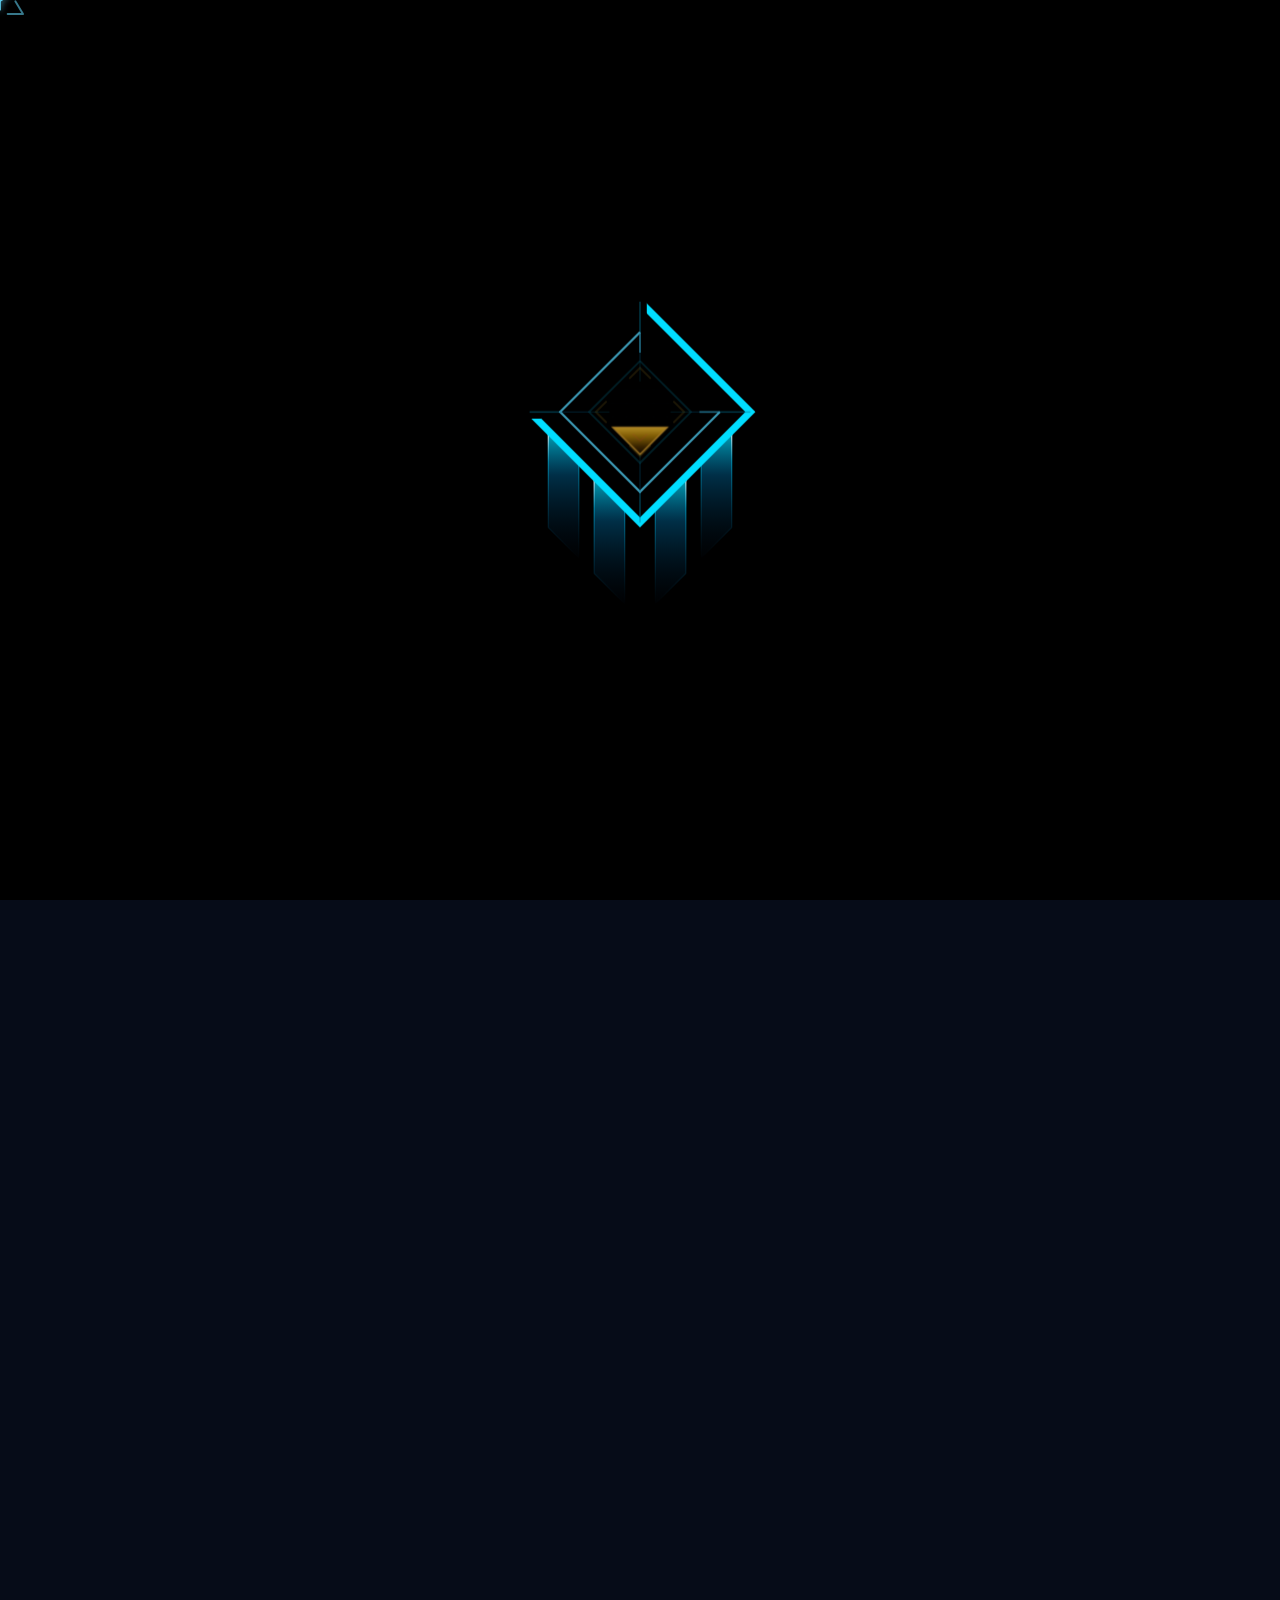
==== commit 65e275ac: "回退" ====
--- a/index.html
+++ b/index.html
@@ -5,22 +5,18 @@
   <meta name="viewport" content="width=device-width, initial-scale=1.0">
   <title>无限理想乡 — 创作宇宙</title>
 
-  <!-- 字体资源 -->
+  <!-- 字体 -->
   <link href="https://fonts.googleapis.com/css2?family=Noto+Serif+SC:wght@300;400;600&family=Noto+Sans+SC:wght@300;400;500&family=Share+Tech+Mono&family=Cinzel:wght@400;600&display=swap" rel="stylesheet">
 
-  <!-- 核心样式表 -->
+  <!-- 样式 -->
   <link rel="stylesheet" href="css/main.css">
 </head>
-
-<!-- 直接在 body 上预设 intro-phase，由 CSS 立即锁定黑屏状态 -->
-<body class="intro-phase">
-
-  <!-- ═══════════ 开场遮罩 ═══════════ -->
-  <!-- z-index: 1000 (由 main.css 定义) -->
+<body>
+
+  <!-- 开场黑色遮罩：由 intro.js 控制褪去 -->
   <div id="intro-veil"></div>
 
   <!-- ═══════════ 几何光标 ═══════════ -->
-  <!-- z-index: 9999 (始终位于最前方) -->
   <div id="cursor-container">
     <svg id="cur-ring" viewBox="0 0 50 50">
       <g fill="none" stroke="var(--cyan)" stroke-width="1.5" stroke-linecap="round">
@@ -56,16 +52,14 @@
 
   <!-- ═══════════ Hero 首屏 ═══════════ -->
   <div class="hero">
-    <!-- 背景装饰光球 -->
     <div class="orb orb1"></div>
     <div class="orb orb2"></div>
     <div class="orb orb3"></div>
 
-    <!-- 核心 Logo 容器：z-index 需高于遮罩以保持可见 -->
+    <!-- Logo 动画：首先播放，完成后其余内容淡入 -->
     <div class="hero-logo-wrap" id="heroLogoWrap">
       <svg id="heroLogoSvg" viewBox="0 0 200 242" width="340" height="411"
         xmlns="http://www.w3.org/2000/svg" style="overflow:visible">
-        <!-- 此处保留你原本复杂的 Logo SVG 内容 -->
         <defs>
           <clipPath id="hl-nw-cut">
             <polygon points="104,-50 300,-50 300,300 -50,300 -50,109 104,109" />
@@ -97,11 +91,21 @@
 
         <g id="hlSpin">
           <g class="spin">
-            <path id="hlid" class="neon" d="M100,75 L130,105 L100,135 L70,105 Z" fill="url(#hl-pb)" stroke="#00CCFF" stroke-width="1.15"/>
-            <g class="ctri" style="animation-delay:1.70s"><polyline class="gpulse-dark" points="94,85 100,79 106,85" fill="none" stroke="#C59B27" stroke-width="1.2" stroke-linecap="round" stroke-linejoin="miter"/></g>
-            <g class="ctri" style="animation-delay:1.76s"><polyline class="gpulse-dark" points="120,99 126,105 120,111" fill="none" stroke="#C59B27" stroke-width="1.2" stroke-linecap="round" stroke-linejoin="miter"/></g>
-            <g class="ctri" style="animation-delay:1.82s"><polyline class="gpulse-dark" points="106,125 100,131 94,125" fill="none" stroke="#C59B27" stroke-width="1.2" stroke-linecap="round" stroke-linejoin="miter"/></g>
-            <g class="ctri" style="animation-delay:1.88s"><polyline class="gpulse-dark" points="80,111 74,105 80,99" fill="none" stroke="#C59B27" stroke-width="1.2" stroke-linecap="round" stroke-linejoin="miter"/></g>
+            <path id="hlid" class="neon"
+              d="M100,75 L130,105 L100,135 L70,105 Z"
+              fill="url(#hl-pb)" stroke="#00CCFF" stroke-width="1.15"/>
+            <g class="ctri" style="animation-delay:1.70s">
+              <polyline class="gpulse-dark" points="94,85 100,79 106,85" fill="none" stroke="#C59B27" stroke-width="1.2" stroke-linecap="round" stroke-linejoin="miter"/>
+            </g>
+            <g class="ctri" style="animation-delay:1.76s">
+              <polyline class="gpulse-dark" points="120,99 126,105 120,111" fill="none" stroke="#C59B27" stroke-width="1.2" stroke-linecap="round" stroke-linejoin="miter"/>
+            </g>
+            <g class="ctri" style="animation-delay:1.82s">
+              <polyline class="gpulse-dark" points="106,125 100,131 94,125" fill="none" stroke="#C59B27" stroke-width="1.2" stroke-linecap="round" stroke-linejoin="miter"/>
+            </g>
+            <g class="ctri" style="animation-delay:1.88s">
+              <polyline class="gpulse-dark" points="80,111 74,105 80,99" fill="none" stroke="#C59B27" stroke-width="1.2" stroke-linecap="round" stroke-linejoin="miter"/>
+            </g>
           </g>
         </g>
 
@@ -113,29 +117,56 @@
         </g>
 
         <g id="hlG0">
-          <path id="hlod" class="neon" d="M90,30 L165,105 L100,170 L25,95" fill="none" stroke="#00DDFF" stroke-width="4.2" stroke-linecap="butt" clip-path="url(#hl-nw-cut)"/>
+          <path id="hlod" class="neon"
+            d="M90,30 L165,105 L100,170 L25,95"
+            fill="none" stroke="#00DDFF" stroke-width="4.2" stroke-linecap="butt"
+            clip-path="url(#hl-nw-cut)"/>
         </g>
 
         <g id="hlG1">
           <g class="conn" stroke="#007799" stroke-width=".92" stroke-opacity=".45">
-            <line x1="100" y1="40"  x2="100" y2="58"/><line x1="165" y1="105" x2="147" y2="105"/>
-            <line x1="100" y1="170" x2="100" y2="152"/><line x1="35"  y1="105" x2="53"  y2="105"/>
+            <line x1="100" y1="40"  x2="100" y2="58"/>
+            <line x1="165" y1="105" x2="147" y2="105"/>
+            <line x1="100" y1="170" x2="100" y2="152"/>
+            <line x1="35"  y1="105" x2="53"  y2="105"/>
           </g>
           <path id="hlmd" class="logo-breathe" d="M147,105 L100,152 L53,105 L100,58" fill="none" stroke="#4ABCDE" stroke-width="1.3" stroke-linecap="butt" stroke-opacity="0.8"/>
           <g class="conn" stroke="#4ABCDE" stroke-width="1.0" stroke-opacity=".55" stroke-linecap="butt">
-            <line x1="100" y1="58"  x2="100" y2="70"/><line x1="147" y1="105" x2="135" y2="105"/>
+            <line x1="100" y1="58"  x2="100" y2="70"/>
+            <line x1="147" y1="105" x2="135" y2="105"/>
+          </g>
+        </g>
+
+        <g id="hlG2">
+          <g class="conn" stroke="#005577" stroke-width=".74" stroke-opacity=".35">
+            <line x1="100" y1="58"  x2="100" y2="75"/>
+            <line x1="147" y1="105" x2="130" y2="105"/>
+            <line x1="100" y1="152" x2="100" y2="135"/>
+            <line x1="53"  y1="105" x2="70"  y2="105"/>
+          </g>
+          <g class="conn" stroke="#0088AA" stroke-width=".44" stroke-opacity=".25">
+            <line x1="100" y1="75"  x2="100" y2="87"/>
+            <line x1="130" y1="105" x2="118" y2="105"/>
+            <line x1="100" y1="135" x2="100" y2="123"/>
+            <line x1="70"  y1="105" x2="82"  y2="105"/>
           </g>
         </g>
 
         <g id="hlCore" filter="url(#hl-dropShadow)">
-          <polygon class="gpulse-dark" points="84,114 116,114 100,130" fill="url(#hl-lgBrassCore)"/>
-          <polyline class="core-red-glow" points="84,114 100,130 116,114" fill="none" stroke="#AA3333" stroke-width="2." stroke-opacity="0.8" stroke-linecap="round" stroke-linejoin="miter" transform="scale(0.25)" transform-origin="100 119.5"/>
-          <polygon class="gpulse-dark" points="84,114 116,114 100,130" fill="none" stroke="#A67B27" stroke-width=".85"/>
+          <polygon class="gpulse-dark"
+            points="84,114 116,114 100,130"
+            fill="url(#hl-lgBrassCore)"/>
+          <polyline class="core-red-glow" points="84,114 100,130 116,114"
+            fill="none" stroke="#AA3333" stroke-width="2." stroke-opacity="0.8"
+            stroke-linecap="round" stroke-linejoin="miter"
+            transform="scale(0.25)" transform-origin="100 119.5"/>
+          <polygon class="gpulse-dark"
+            points="84,114 116,114 100,130"
+            fill="none" stroke="#A67B27" stroke-width=".85"/>
         </g>
       </svg>
     </div>
 
-    <!-- 文本内容容器 -->
     <div class="hero-content">
       <div class="hero-tag">Creative Universe · 创作宇宙</div>
       <h1 class="hero-title"><em>无限理想乡</em><br>创作宇宙</h1>
@@ -147,7 +178,6 @@
       </div>
     </div>
 
-    <!-- 信息面板 -->
     <div class="hero-panel">
       <div class="panel-row"><span class="panel-key">状态</span><span class="panel-val live">连载中</span></div>
       <div class="panel-row"><span class="panel-key">主线章节</span><span class="panel-val">— 章</span></div>
@@ -156,15 +186,10 @@
       <div class="panel-row"><span class="panel-key">最近更新</span><span class="panel-val">——</span></div>
     </div>
 
-    <!-- 滚动提示 -->
-    <div class="scroll-hint">
-      <div class="scroll-arrow"></div>
-      <span>向下探索</span>
-    </div>
+    <div class="scroll-hint"><div class="scroll-arrow"></div><span>向下探索</span></div>
   </div>
 
-  <!-- ═══════════ 内容板块 ═══════════ -->
-  <!-- 01 · 主线小说 -->
+  <!-- ═══════════ 01 · 主线小说 ═══════════ -->
   <section id="novel">
     <div class="sec-head">
       <span class="sec-label">主线小说</span>
@@ -180,44 +205,47 @@
         <div class="novel-stats">
           <div class="stat-item"><span class="stat-label">已更新</span><span class="stat-val">— 章</span></div>
           <div class="stat-item"><span class="stat-label">累计字数</span><span class="stat-val">— 万字</span></div>
+          <!-- <div class="stat-item"><span class="stat-label">类型</span><span class="stat-val">软科幻</span></div> -->
         </div>
       </a>
       <div class="novel-side">
         <a href="#" class="chapter-item"><div class="ch-title">最新章节 · 章节标题</div><div class="ch-date">更新于 ——</div><span class="ch-arrow">›</span></a>
         <a href="#" class="chapter-item"><div class="ch-title">上一章节 · 章节标题</div><div class="ch-date">更新于 ——</div><span class="ch-arrow">›</span></a>
-        <a href="#" class="chapter-item chapter-item--all"><div class="ch-title">从头开始 · 全部目录</div><div class="ch-date">READ MORE →</div><span class="ch-arrow">›</span></a>
+        <a href="#" class="chapter-item" style="background: rgba(37,99,168,.06)"><div class="ch-title">从头开始 · 全部目录</div><div class="ch-date">READ MORE →</div><span class="ch-arrow">›</span></a>
       </div>
     </div>
   </section>
 
-  <!-- 02 · 衍生故事 -->
+  <!-- ═══════════ 02 · 衍生故事 ═══════════ -->
   <section id="stories" style="background: rgba(10,21,37,.3)">
     <div class="sec-head">
       <span class="sec-label">衍生故事</span>
       <div class="sec-line"></div>
-      <span class="sec-num">02 <a href="stories.html" class="sec-more">更多</a></span>
+      <span class="sec-num">
+        02
+        <a href="stories.html" class="sec-more">更多</a>
+      </span>
     </div>
     <div class="stories-grid">
-      <!-- 示例卡片 -->
       <a href="#" class="story-card">
-        <h3 class="story-title">《浅渊残响》</h3>
-        <p class="story-excerpt">在数据遗忘的边缘，听见那些未曾出口的告白。</p>
-        <div class="story-meta"><span>完结</span><span>1.2 万字</span></div>
+        <h3 class="story-title">《衍生故事标题》</h3>
+        <p class="story-excerpt">描述这篇故事的核心——发生在什么时候，关于谁。</p>
+        <div class="story-meta"><span>完结</span><span>—,— 字</span></div>
       </a>
       <a href="#" class="story-card">
-        <h3 class="story-title">《虚空观测者》</h3>
-        <p class="story-excerpt">如果世界只是一个巨大的模拟，谁在注视着我们？</p>
-        <div class="story-meta"><span>连载中</span><span>5 章</span></div>
+        <h3 class="story-title">《衍生故事标题》</h3>
+        <p class="story-excerpt">描述这篇故事的核心——发生在什么时候，关于谁。</p>
+        <div class="story-meta"><span>连载中</span><span>— 章</span></div>
       </a>
       <a href="#" class="story-card">
-        <h3 class="story-title">《时之涟漪》</h3>
-        <p class="story-excerpt">关于那个被抹去的夏天，以及重逢的承诺。</p>
-        <div class="story-meta"><span>完结</span><span>0.8 万字</span></div>
-      </a>
-    </div>
-  </section>
-
-  <!-- 03 · 插画图鉴 -->
+        <h3 class="story-title">《衍生故事标题》</h3>
+        <p class="story-excerpt">描述这篇故事的核心——发生在什么时候，关于谁。</p>
+        <div class="story-meta"><span>完结</span><span>—,— 字</span></div>
+      </a>
+    </div>
+  </section>
+
+  <!-- ═══════════ 03 · 插画图鉴 ═══════════ -->
   <section id="gallery">
     <div class="sec-head">
       <span class="sec-label">插画图鉴</span>
@@ -225,14 +253,14 @@
       <span class="sec-num">03</span>
     </div>
     <div class="gallery-grid">
-      <div class="gallery-item"><div class="gallery-frame">角色 · 01</div><span class="gallery-label">艾琳娜 · 侧颜</span></div>
-      <div class="gallery-item"><div class="gallery-frame">场景 · 01</div><span class="gallery-label">深渊之底</span></div>
-      <div class="gallery-item"><div class="gallery-frame">角色 · 02</div><span class="gallery-label">观测者 · 肖像</span></div>
-      <div class="gallery-item"><div class="gallery-frame">概念 · 01</div><span class="gallery-label">理想乡全景</span></div>
-    </div>
-  </section>
-
-  <!-- 04 · 世界观设定 -->
+      <div class="gallery-item"><div class="gallery-frame">角色 · 01</div><span class="gallery-label">角色名 · 肖像</span></div>
+      <div class="gallery-item"><div class="gallery-frame">场景 · 01</div><span class="gallery-label">场景标题</span></div>
+      <div class="gallery-item"><div class="gallery-frame">角色 · 02</div><span class="gallery-label">角色名 · 肖像</span></div>
+      <div class="gallery-item"><div class="gallery-frame">概念 · 01</div><span class="gallery-label">概念设计</span></div>
+    </div>
+  </section>
+
+  <!-- ═══════════ 04 · 世界观与设定 ═══════════ -->
   <section id="world" style="background: rgba(10,21,37,.3)">
     <div class="sec-head">
       <span class="sec-label">世界观与设定</span>
@@ -242,8 +270,8 @@
     <div class="world-grid">
       <a href="#" class="world-card"><div class="world-icon">[人物]</div><h3 class="world-title">人物图鉴</h3><div class="world-count"><em>—</em> 名角色已收录</div></a>
       <a href="#" class="world-card"><div class="world-icon">[地图]</div><h3 class="world-title">世界地理</h3><div class="world-count"><em>—</em> 处地点已记录</div></a>
-      <a href="#" class="world-card"><div class="world-icon">[历史]</div><h3 class="world-title">时间线</h3><div class="world-count"><em>—</em> 个关键节点</div></a>
-      <a href="#" class="world-card"><div class="world-icon">[规则]</div><h3 class="world-title">底层代码</h3><div class="world-count"><em>—</em> 条核心设定</div></a>
+      <a href="#" class="world-card"><div class="world-icon">[历史]</div><h3 class="world-title">时间线与历史</h3><div class="world-count"><em>—</em> 个时间节点</div></a>
+      <a href="#" class="world-card"><div class="world-icon">[设定]</div><h3 class="world-title">技术与规则</h3><div class="world-count"><em>—</em> 条设定词条</div></a>
     </div>
   </section>
 
@@ -254,12 +282,11 @@
     <div class="footer-info">最近更新 · <em>——</em></div>
   </footer>
 
-  <!-- 脚本加载 -->
+  <!-- 脚本：按依赖顺序加载 -->
   <script src="js/cursor.js"></script>
   <script src="js/loader.js"></script>
   <script src="js/hero.js"></script>
   <script src="js/intro.js"></script>
-  <!-- 确保 app.js 中调用了 Intro.init() -->
   <script src="js/app.js"></script>
 
 </body>
--- a/css/main.css
+++ b/css/main.css
@@ -8,9 +8,6 @@
   --gold:  #C8A96E; --gold2: #E8D0A0;
   --text:  #C8D8EE; --text2: #A8C4E0; --text3: #7AA0C0;
   --border:  rgba(74, 144, 217, 0.20); --border2: rgba(74, 144, 217, 0.40);
-  /* 动态变量：由 JS 控制 */
-  --gx: 50%;
-  --gy: 50%;
 }
 
 /* ╔═══════════════════════════════════════════╗
@@ -71,23 +68,24 @@
   width: 100vw; height: 100vh;
   pointer-events: none; z-index: 9999;
 }
+/* 内部三脚架（直接跟随） */
 #cur {
   position: fixed; width: 44px; height: 44px;
   pointer-events: none; transform: translate(-50%, -50%);
   mix-blend-mode: screen;
   filter: drop-shadow(0 0 3px var(--cyan));
 }
+/* 外部镂空三角（延迟跟随） */
 #cur-ring {
   position: fixed; width: 64px; height: 64px;
   pointer-events: none; transform: translate(-50%, -50%);
   mix-blend-mode: screen; opacity: 0.6;
-  transition: transform .3s cubic-bezier(0.23, 1, 0.32, 1), opacity .3s, width .3s, height .3s;
-}
+  transition: transform .3s cubic-bezier(0.23, 1, 0.32, 1), opacity .3s;
+}
+/* 悬停状态 */
 #cur-ring.big {
   opacity: 1;
-  width: 90px; height: 90px;
-  transform: translate(-50%, -50%) rotate(60deg);
-  border: 1px solid var(--cyan);
+  transform: translate(-50%, -50%) rotate(60deg) scale(1.3);
 }
 
 /* ╔═══════════════════════════════════════════╗
@@ -103,119 +101,506 @@
   to   { width: 100px; height: 100px; opacity: 0; }
 }
 
-/* 模块 6-14 保持原样，省略显示以便集中展示 Module 15 的修改内容... */
-
-/* ╔═══════════════════════════════════════════╗
-   ║         模块 15 · 开场 Intro 动画 (新)      ║
-   ╚═══════════════════════════════════════════╝ */
-
-/* ── 黑色遮罩：改为 clip-path 驱动 ── */
+/* ╔═══════════════════════════════════════════╗
+   ║         模块 6 · 导航栏                    ║
+   ╚═══════════════════════════════════════════╝ */
+nav {
+  position: fixed; top: 0; left: 0; right: 0; z-index: 200; height: 58px;
+  display: flex; align-items: center; justify-content: space-between;
+  padding: 0 48px; border-bottom: 1px solid var(--border);
+  background: rgba(6, 12, 24, 0.88); backdrop-filter: blur(16px);
+}
+.nav-logo { display: flex; flex-direction: column; gap: 1px; text-decoration: none; }
+.nav-logo-main { font-family: 'Cinzel', serif; font-size: 15px; font-weight: 600; letter-spacing: .18em; color: var(--blue3); }
+.nav-logo-sub  { font-family: 'Share Tech Mono', monospace; font-size: 9px; letter-spacing: .25em; color: var(--text3); text-transform: uppercase; }
+.nav-links { display: flex; gap: 36px; list-style: none; }
+.nav-links a {
+  font-family: 'Noto Sans SC', sans-serif; font-size: 13px; letter-spacing: .08em;
+  text-transform: none; color: var(--text2); text-decoration: none;
+  transition: color .2s; position: relative;
+}
+.nav-links a::after {
+  content: ''; position: absolute; bottom: -4px; left: 0; right: 100%;
+  height: 1px; background: var(--cyan); transition: right .25s;
+}
+.nav-links a:hover { color: var(--cyan); }
+.nav-links a:hover::after { right: 0; }
+.nav-status {
+  font-family: 'Noto Sans SC', sans-serif; font-size: 12px; letter-spacing: .08em;
+  color: var(--cyan); border: 1px solid rgba(91, 200, 232, 0.3);
+  padding: 4px 12px; display: flex; align-items: center; gap: 6px;
+}
+.nav-status::before {
+  content: ''; width: 5px; height: 5px; border-radius: 50%;
+  background: var(--cyan); animation: blink 2s infinite;
+}
+
+/* ╔═══════════════════════════════════════════╗
+   ║         模块 7 · 首屏 Hero                 ║
+   ╚═══════════════════════════════════════════╝ */
+.hero {
+  position: relative; z-index: 2; min-height: 100vh;
+  display: flex; flex-direction: column; justify-content: center;
+  padding: 80px 48px 60px; overflow: hidden;
+}
+.hero::before {
+  content: ''; position: absolute; top: 0; right: 200px; bottom: 0; width: 1px;
+  background: linear-gradient(to bottom, transparent, var(--border2) 30%, var(--border2) 70%, transparent);
+}
+.orb  { position: absolute; pointer-events: none; border-radius: 50%; animation: breathe 5s ease-in-out infinite; }
+.orb1 { width:700px; height:700px; right:-150px; top:50%; transform:translateY(-55%); background:radial-gradient(circle, rgba(37,99,168,.12) 0%, transparent 65%); animation: breathe1 5s ease-in-out infinite; }
+.orb2 { width:400px; height:400px; right:80px; top:15%; background:radial-gradient(circle, rgba(91,200,232,.06) 0%, transparent 65%); animation-duration:7s; animation-direction:reverse; }
+.orb3 { width:300px; height:300px; left:-60px; bottom:10%; background:radial-gradient(circle, rgba(37,99,168,.07) 0%, transparent 65%); animation-duration:6s; }
+
+.hero-content { max-width: 620px; position: relative; }
+.hero-tag {
+  font-family: 'Share Tech Mono', monospace; font-size: 10px; letter-spacing: .35em;
+  text-transform: uppercase; color: var(--cyan); margin-bottom: 28px;
+  display: flex; align-items: center; gap: 14px;
+  opacity: 0; animation: fadeUp .6s 4.6s forwards;
+}
+.hero-tag::before { content: ''; display: block; width: 36px; height: 1px; background: var(--cyan); }
+.hero-title {
+  font-family: 'Noto Serif SC', serif; font-weight: 300;
+  font-size: clamp(42px, 5.5vw, 72px); line-height: 1.15; letter-spacing: .06em;
+  color: var(--text); margin-bottom: 10px;
+  opacity: 0; animation: fadeUp .7s 4.7s forwards;
+}
+.hero-title em {
+  font-style: normal;
+  background: linear-gradient(135deg, var(--blue3), var(--cyan));
+  -webkit-background-clip: text; -webkit-text-fill-color: transparent;
+}
+.hero-en  { font-family: 'Cinzel', serif; font-size: 13px; letter-spacing: .25em; color: var(--text3); margin-bottom: 40px; opacity: 0; animation: fadeUp .7s 4.8s forwards; }
+.hero-desc { font-size: 15px; line-height: 2; color: var(--text2); max-width: 460px; margin-bottom: 48px; border-left: 2px solid var(--blue0); padding-left: 20px; opacity: 0; animation: fadeUp .7s 4.9s forwards; }
+.hero-btns { display: flex; gap: 14px; align-items: center; opacity: 0; animation: fadeUp .7s 5.0s forwards; }
+.btn-a, .btn-b {
+  font-family: 'Noto Sans SC', sans-serif; font-size: 13px; letter-spacing: .12em;
+  padding: 13px 30px; text-decoration: none; display: inline-block;
+  transition: all .2s;
+  clip-path: polygon(0 0, calc(100% - 8px) 0, 100% 8px, 100% 100%, 8px 100%, 0 calc(100% - 8px));
+}
+.btn-a       { color: var(--bg0); background: var(--blue2); }
+.btn-a:hover { background: var(--cyan); }
+.btn-b       { color: var(--blue3); border: 1px solid var(--border2); }
+.btn-b:hover { border-color: var(--cyan2); color: var(--cyan2); }
+
+/* Hero 信息面板 */
+.hero-panel {
+  position: absolute; right: 0; top: 50%; transform: translateY(-50%);
+  width: 220px; border: 1px solid var(--border); background: rgba(10, 21, 37, 0.7);
+  padding: 24px; opacity: 0; animation: fadeLeft .8s 5.1s forwards;
+}
+.hero-panel::before {
+  content: 'SYS.INFO'; position: absolute; top: -9px; left: 16px;
+  font-family: 'Share Tech Mono', monospace; font-size: 9px; color: var(--text3);
+  background: var(--bg0); padding: 0 8px;
+}
+.panel-row { display: flex; justify-content: space-between; align-items: center; padding: 7px 0; border-bottom: 1px solid rgba(74, 144, 217, 0.08); }
+.panel-row:last-child { border-bottom: none; }
+.panel-key { font-family: 'Noto Sans SC', sans-serif; font-size: 12px; color: var(--text2); }
+.panel-val { font-family: 'Share Tech Mono', monospace; font-size: 13px; color: var(--blue3); }
+.panel-val.live { color: var(--cyan); }
+
+.scroll-hint {
+  position: absolute; bottom: 36px; left: 50%; transform: translateX(-50%);
+  font-family: 'Noto Sans SC', sans-serif; font-size: 12px; letter-spacing: .2em; color: var(--text3);
+  display: flex; flex-direction: column; align-items: center; gap: 10px;
+  opacity: 0; animation: fadeIn 1s 5.5s forwards;
+}
+.scroll-arrow { width: 1px; height: 40px; background: linear-gradient(to bottom, var(--border2), transparent); animation: scrollDown 1.5s ease-in-out infinite; }
+
+/* ── Hero Logo 居中容器 ── */
+.hero-logo-wrap {
+  position: absolute; left: 50%; top: 50%;
+  transform: translate(-50%, -52%);
+  z-index: 3; pointer-events: none; will-change: transform;
+}
+
+/* ── Logo SVG 描边动画 ── */
+#hlod {
+  stroke-dasharray: 305; stroke-dashoffset: 305;
+  animation: logoDash 1.3s cubic-bezier(.38,0,.12,1) .4s forwards;
+}
+#hlmd {
+  stroke-dasharray: 200; stroke-dashoffset: 200;
+  animation: logoDash 1.05s cubic-bezier(.38,0,.12,1) .95s forwards;
+}
+#hlid {
+  stroke-dasharray: 170; stroke-dashoffset: 170;
+  animation: logoDash .8s cubic-bezier(.38,0,.12,1) 1.38s forwards;
+}
+@keyframes logoDash { to { stroke-dashoffset: 0; } }
+
+.conn { opacity: 0; animation: logoFin .55s ease 1.58s forwards; }
+.ctri { opacity: 0; animation: logoFin .55s ease forwards; }
+@keyframes logoFin { to { opacity: 1; } }
+
+.bl {
+  opacity: 0;
+  transform-box: fill-box; transform-origin: 50% 0%;
+  animation: logoFlagUnfold 1.1s cubic-bezier(.2,.9,.3,1.1) forwards;
+}
+@keyframes logoFlagUnfold {
+  0%   { opacity: 0; transform: scaleY(0); }
+  50%  { opacity: 0.8; }
+  100% { opacity: 1;  transform: scaleY(1); }
+}
+
+#hlCore { opacity: 0; animation: logoCoreIn 1.7s ease 2.55s forwards; }
+@keyframes logoCoreIn {
+  0%  { opacity: 0; }
+  12% { opacity: 1; filter: brightness(5) saturate(2); }
+  26% { opacity: .4; filter: none; }
+  46% { opacity: 1; filter: brightness(3) saturate(1.5); }
+  66% { opacity: .72; filter: none; }
+  100%{ opacity: 1;  filter: none; }
+}
+
+/* ── Logo 循环光效 ── */
+.neon { animation: logoNeon 3.4s ease-in-out 4.5s infinite; }
+@keyframes logoNeon {
+  0%,100% {
+    filter:
+      drop-shadow(0 0 2px rgba(0,255,255,.95))
+      drop-shadow(0 0 7px rgba(0,220,255,.65))
+      drop-shadow(0 0 18px rgba(0,180,255,.28));
+  }
+  50% {
+    filter:
+      drop-shadow(0 0 4px rgba(0,255,255,1))
+      drop-shadow(0 0 16px rgba(0,220,255,.88))
+      drop-shadow(0 0 42px rgba(0,180,255,.50))
+      drop-shadow(0 0 80px rgba(0,140,255,.18));
+  }
+}
+
+.logo-breathe { animation: logoBreath 4.5s ease-in-out 4.5s infinite; }
+@keyframes logoBreath {
+  0%,100% { filter: drop-shadow(0 0 2px rgba(0,160,220,.42)) drop-shadow(0 0 5px rgba(0,100,180,.16)); }
+  50%      { filter: drop-shadow(0 0 5px rgba(0,200,240,.72)) drop-shadow(0 0 12px rgba(0,130,210,.32)); }
+}
+
+.gpulse-dark { animation: logoPulseDark 3.8s ease-in-out 4.5s infinite; }
+@keyframes logoPulseDark {
+  0%,100% {
+    filter:
+      drop-shadow(0 0 1px rgba(197,155,39,.3))
+      drop-shadow(0 0 2px rgba(139,101,8,.1));
+  }
+  50% {
+    filter:
+      drop-shadow(0 0 2px rgba(197,155,39,.6))
+      drop-shadow(0 0 5px rgba(139,101,8,.3));
+  }
+}
+
+.core-red-glow { animation: logoCoreRed 3.8s ease-in-out 4.5s infinite; }
+@keyframes logoCoreRed {
+  0%,100% {
+    filter:
+      drop-shadow(0 0 1px rgba(139,0,0,.3))
+      drop-shadow(0 0 3px rgba(80,0,0,.1));
+  }
+  50% {
+    filter:
+      drop-shadow(0 0 2px rgba(216,37,37,.6))
+      drop-shadow(0 0 8px rgba(139,0,0,.3));
+  }
+}
+
+.spin {
+  transform-box: fill-box; transform-origin: 50% 50%;
+  animation: logoCCW 38s linear 4.5s infinite;
+  filter: brightness(0.35) opacity(0.4);
+}
+@keyframes logoCCW { to { transform: rotate(-360deg); } }
+
+/* ╔═══════════════════════════════════════════╗
+   ║         模块 8 · 内容板块通用              ║
+   ╚═══════════════════════════════════════════╝ */
+section { position: relative; z-index: 2; padding: 80px 48px; }
+.sec-head  { display: flex; align-items: center; gap: 16px; margin-bottom: 48px; }
+.sec-label { font-family: 'Noto Sans SC', sans-serif; font-size: 13px; letter-spacing: .15em; color: var(--cyan); }
+.sec-line  { flex: 1; height: 1px; background: var(--border); }
+.sec-num   { font-family: 'Share Tech Mono', monospace; font-size: 12px; color: var(--text3); }
+
+/* ╔═══════════════════════════════════════════╗
+   ║         模块 9 · 小说板块                  ║
+   ╚═══════════════════════════════════════════╝ */
+.novel-wrap  { display: grid; grid-template-columns: 1fr 340px; gap: 1px; background: var(--border); }
+.novel-main  { background: var(--bg1); padding: 48px; position: relative; overflow: hidden; transition: background .3s; text-decoration: none; display: block; color: inherit; }
+.novel-main:hover { background: var(--bg2); }
+
+/* MAIN 徽章（替代原 ::after 伪元素，支持呼吸灯） */
+.novel-badge {
+  position: absolute; top: 24px; right: 24px;
+  font-family: 'Share Tech Mono', monospace; font-size: 9px; color: var(--gold);
+  border: 1px solid rgba(200, 169, 110, 0.3); padding: 3px 10px 3px 8px;
+  display: flex; align-items: center; gap: 6px;
+}
+.novel-badge::before {
+  content: ''; width: 5px; height: 5px; border-radius: 50%;
+  background: var(--gold); animation: blink 2.5s ease-in-out infinite;
+  flex-shrink: 0;
+}
+
+.novel-tag   { font-family: 'Noto Sans SC', sans-serif; font-size: 12px; color: var(--blue3); margin-bottom: 20px; display: flex; align-items: center; gap: 8px; }
+.novel-title { font-family: 'Noto Serif SC', serif; font-size: 32px; margin-bottom: 20px; transition: color .2s; }
+.novel-desc  { font-size: 14px; line-height: 1.9; color: var(--text2); font-style: italic; margin-bottom: 32px; }
+.novel-stats { display: flex; gap: 28px; border-top: 1px solid var(--border); padding-top: 20px; }
+.stat-item   { display: flex; flex-direction: column; gap: 4px; }
+.stat-label  { font-family: 'Noto Sans SC', sans-serif; font-size: 11px; color: var(--text3); }
+.stat-val    { font-family: 'Share Tech Mono', monospace; font-size: 14px; color: var(--blue3); }
+.novel-side    { background: var(--bg1); display: flex; flex-direction: column; gap: 1px; }
+.chapter-item  { background: var(--bg1); padding: 24px 28px; transition: background .25s; text-decoration: none; display: block; position: relative; }
+.chapter-item:hover { background: var(--bg2); }
+.ch-title  { font-family: 'Noto Serif SC', serif; font-size: 15px; color: var(--text); margin-bottom: 6px; }
+.ch-date   { font-family: 'Noto Sans SC', sans-serif; font-size: 11px; color: var(--text3); }
+.ch-arrow  { position: absolute; right: 20px; top: 50%; transform: translateY(-50%); font-size: 12px; color: var(--border2); transition: all .2s; }
+.chapter-item:hover .ch-arrow { color: var(--cyan); right: 16px; }
+.chapter-item--all { border-top: 1px solid var(--border); background: rgba(37,99,168,.06); }
+.chapter-item--all:hover { background: rgba(37,99,168,.14); }
+
+/* ╔═══════════════════════════════════════════╗
+   ║         模块 10 · 衍生故事板块             ║
+   ╚═══════════════════════════════════════════╝ */
+.stories-grid { display: grid; grid-template-columns: repeat(3, 1fr); gap: 1px; background: var(--border); }
+.story-card    { background: var(--bg1); padding: 32px; transition: background .25s; text-decoration: none; display: block; position: relative; }
+.story-card:hover { background: var(--bg2); }
+.story-title   { font-family: 'Noto Serif SC', serif; font-size: 20px; margin-bottom: 12px; }
+.story-excerpt { font-size: 13px; line-height: 1.85; color: var(--text2); font-style: italic; margin-bottom: 20px; }
+.story-meta    { display: flex; justify-content: space-between; border-top: 1px solid var(--border); padding-top: 14px; font-family: 'Noto Sans SC', sans-serif; font-size: 12px; color: var(--text3); }
+
+/* ╔═══════════════════════════════════════════╗
+   ║         模块 11 · 插画图鉴板块             ║
+   ╚═══════════════════════════════════════════╝ */
+.gallery-grid  { display: grid; grid-template-columns: repeat(4, 1fr); gap: 1px; background: var(--border); }
+.gallery-item  { background: var(--bg1); aspect-ratio: 2/3; display: flex; flex-direction: column; align-items: center; justify-content: center; overflow: hidden; transition: background .25s; position: relative; }
+.gallery-frame { width: 55%; aspect-ratio: 1; border: 1px solid var(--border); position: relative; transition: all .3s; }
+.gallery-item:hover .gallery-frame { border-color: var(--blue2); transform: scale(1.04); }
+.gallery-label { position: absolute; bottom: 16px; font-size: 12px; color: var(--text2); }
+
+/* ╔═══════════════════════════════════════════╗
+   ║         模块 12 · 世界观板块               ║
+   ╚═══════════════════════════════════════════╝ */
+.world-grid  { display: grid; grid-template-columns: repeat(2, 1fr); gap: 1px; background: var(--border); }
+.world-card  { background: var(--bg1); padding: 36px 40px; transition: background .25s; text-decoration: none; display: block; position: relative; }
+.world-card:hover { background: var(--bg2); }
+.world-icon  { font-family: 'Share Tech Mono', monospace; font-size: 22px; color: var(--blue0); margin-bottom: 20px; }
+.world-title { font-family: 'Noto Serif SC', serif; font-size: 18px; margin-bottom: 10px; }
+.world-count { font-family: 'Noto Sans SC', sans-serif; font-size: 12px; border-top: 1px solid var(--border); padding-top: 14px; color: var(--text3); }
+.world-count em { color: var(--cyan); font-style: normal; }
+
+/* ╔═══════════════════════════════════════════╗
+   ║         模块 13 · 页脚                     ║
+   ╚═══════════════════════════════════════════╝ */
+footer {
+  border-top: 1px solid var(--border); padding: 28px 48px;
+  display: flex; justify-content: space-between; align-items: center;
+  background: rgba(6, 12, 24, 0.6); position: relative; z-index: 2;
+}
+.footer-logo { font-family: 'Cinzel', serif; font-size: 13px; color: var(--blue3); }
+.footer-info { font-family: 'Noto Sans SC', sans-serif; font-size: 12px; color: var(--text3); }
+
+
+/* 衍生故事板块 · "更多"入口 */
+.sec-num {
+  position: relative;  /* 让 .sec-more 相对它定位，不影响行高 */
+}
+
+.sec-more {
+  position: absolute;
+  top: calc(100% + 6px);
+  right: 0;
+  white-space: nowrap;
+  font-family: 'Share Tech Mono', monospace;
+  font-size: 11px;
+  letter-spacing: 0.16em;
+  color: var(--text3);
+  text-decoration: none;
+  transition: color 0.22s;
+}
+
+.sec-more::after {
+  content: '';
+  position: absolute;
+  bottom: -1px; left: 0; right: 0;
+  height: 1px;
+  background: var(--cyan);
+  transform: scaleX(0);
+  transform-origin: left;
+  transition: transform 0.26s cubic-bezier(0.4, 0, 0.2, 1);
+}
+
+.sec-more:hover {
+  color: var(--cyan);
+}
+
+.sec-more:hover::after {
+  transform: scaleX(1);
+}
+
+/* ╔═══════════════════════════════════════════╗
+   ║         模块 15 · 开场 Intro 动画           ║
+   ╚═══════════════════════════════════════════╝ */
+
+/* ── 黑色遮罩：覆盖网格/内容，logo所在的hero浮于其上 ── */
 #intro-veil {
   position: fixed; inset: 0;
   background: #000;
-  z-index: 1000;
+  z-index: 10;
   pointer-events: none;
-  /* 初始为全屏黑色 */
-  clip-path: circle(100% at var(--gx) var(--gy));
-  /* 丝滑的瞳孔舒张曲线 */
-  transition: clip-path 2.2s cubic-bezier(0.77, 0, 0.175, 1);
-}
-
-/* ── 初始状态：隐藏除 Logo 外的所有内容 ── */
-body.intro-phase nav,
+}
+
+/* ── intro-phase ──
+   hero 整体提升到 veil(z:10) 上方，再逐一隐藏 hero 内所有子元素，
+   只留 hero-logo-wrap 可见 → 纯黑 + 唯一 logo */
+body.intro-phase .hero         { z-index: 15; }
+body.intro-phase .hero::before { opacity: 0; }          /* 右侧竖线 */
+body.intro-phase .orb          { opacity: 0; }          /* 三个光球全隐 */
+body.intro-phase nav           { opacity: 0; pointer-events: none; }
 body.intro-phase section,
-body.intro-phase footer {
-  opacity: 0;
-  pointer-events: none;
-}
-
-/* 内容层推远效果的初始状态 */
-body.intro-phase .hero-content {
-  transform: scale(1.08);
-  opacity: 0;
-}
-
-/* ── Logo 交互状态 ── */
-.hero-logo-wrap {
-  position: absolute; left: 50%; top: 50%;
-  transform: translate(-50%, -50%);
-  z-index: 1001; /* 必须高于遮罩 */
-  pointer-events: none;
-  transition: opacity 0.8s ease;
-}
-
+body.intro-phase footer        { opacity: 0; pointer-events: none; }
+/* 阻止 hero 文字内容的原生 CSS 动画提前触发 */
+body.intro-phase .hero-tag,
+body.intro-phase .hero-title,
+body.intro-phase .hero-en,
+body.intro-phase .hero-desc,
+body.intro-phase .hero-btns,
+body.intro-phase .hero-panel,
+body.intro-phase .scroll-hint  { animation: none !important; opacity: 0; }
+
+/* ── Logo 可交互状态 ── */
 .hero-logo-wrap.logo-ready {
-  pointer-events: auto;
-}
-
-/* 悬停微动 */
+  pointer-events: auto !important;
+  transition:
+    transform 0.45s cubic-bezier(0.34, 1.56, 0.64, 1),
+    filter    0.45s ease;
+}
+
+/* ── Logo 悬浮选中：亮度提升，以青色系呈现，无荧光扩散 ── */
 .hero-logo-wrap.logo-hovered {
-  filter: brightness(1.5) drop-shadow(0 0 15px var(--cyan));
-}
-
-/* 点击坍缩 */
+  transform: translate(-50%, -52%) translateY(-10px) scale(1.09) !important;
+  filter: brightness(1.7) saturate(1.3) contrast(1.08);
+}
+
+/* ── 点击 Logo 闪光 ── */
+@keyframes logoClickFlash {
+  0%   { transform: translate(-50%, -52%) translateY(-10px) scale(1.09);
+         filter: brightness(1.7) saturate(1.3); }
+  35%  { transform: translate(-50%, -52%) translateY(-16px) scale(1.16);
+         filter: brightness(3.0) saturate(1.8) contrast(1.15); }
+  100% { transform: translate(-50%, -52%) scale(1);
+         filter: brightness(1); }
+}
 .hero-logo-wrap.logo-clicked {
-  transform: translate(-50%, -50%) scale(0) !important;
-  opacity: 0;
-  transition: all 0.4s cubic-bezier(0.6, -0.28, 0.735, 0.045) !important;
-}
-
-/* ── 揭晓状态 ── */
+  animation: logoClickFlash 0.5s cubic-bezier(0.22, 1, 0.36, 1) forwards !important;
+  pointer-events: none !important;
+  transition: none !important;
+}
+
+/* ── Veil：多层坍塌式褪去（由内向外，有层次感地瓦解） ── */
+@keyframes veilReveal {
+  from {
+    /* 初始：logo 中心已透明，向外依次过渡为半透明→全黑，形成有层次的晕染边缘 */
+    -webkit-mask-image: radial-gradient(circle at var(--gx,50%) var(--gy,45%),
+      transparent      175px,
+      rgba(0,0,0,.04)  215px,
+      rgba(0,0,0,.20)  285px,
+      rgba(0,0,0,.52)  360px,
+      rgba(0,0,0,.86)  420px,
+      black            460px);
+    mask-image: radial-gradient(circle at var(--gx,50%) var(--gy,45%),
+      transparent      175px,
+      rgba(0,0,0,.04)  215px,
+      rgba(0,0,0,.20)  285px,
+      rgba(0,0,0,.52)  360px,
+      rgba(0,0,0,.86)  420px,
+      black            460px);
+    opacity: 1;
+  }
+  to {
+    /* 末态：全透明（软边缘推至屏幕外），叠加 opacity:0 确保边角也干净消散 */
+    -webkit-mask-image: radial-gradient(circle at var(--gx,50%) var(--gy,45%),
+      transparent      2500px,
+      rgba(0,0,0,.04)  2600px,
+      rgba(0,0,0,.20)  2700px,
+      rgba(0,0,0,.52)  2780px,
+      rgba(0,0,0,.86)  2850px,
+      black            2900px);
+    mask-image: radial-gradient(circle at var(--gx,50%) var(--gy,45%),
+      transparent      2500px,
+      rgba(0,0,0,.04)  2600px,
+      rgba(0,0,0,.20)  2700px,
+      rgba(0,0,0,.52)  2780px,
+      rgba(0,0,0,.86)  2850px,
+      black            2900px);
+    opacity: 0;
+  }
+}
+/* fill-mode: both → from 帧在切换瞬间立即生效，logo 始终可见 */
 body.intro-revealed #intro-veil {
-  clip-path: circle(0% at var(--gx) var(--gy));
-}
-
-/* 冲击波环动画 */
+  animation: veilReveal 3.2s cubic-bezier(0.22, 1, 0.36, 1) both;
+}
+
+/* ── 点击冲击波环：从 logo 中心向外扩散，可见地标记层次 ── */
 .veil-ring {
   position: fixed;
   border-radius: 50%;
-  z-index: 1002;
+  z-index: 12;
   pointer-events: none;
-  transform: translate(-50%, -50%);
-  mix-blend-mode: screen;
 }
 
 @keyframes veilRingExpand {
-  0% { transform: translate(-50%, -50%) scale(0); opacity: 0; }
-  10% { opacity: 1; }
-  100% { transform: translate(-50%, -50%) scale(15); opacity: 0; }
-}
-
-/* ── 内容按顺序浮现 (Stagger) ── */
-
-/* 1. 导航栏 */
+  from { transform: translate(-50%,-50%) scale(1);  opacity: 1; }
+  to   { transform: translate(-50%,-50%) scale(22); opacity: 0; }
+}
+
+/* ── Reveal 层次（fill-mode: both 防止延迟期间闪现） ──
+   节奏：veil扩散(0~1.9s) → nav → orb → hero逐行 → panel → 板块逐节 → 页脚 → 提示 */
+
+body.intro-revealed .hero::before { opacity: 1; }
+
+/* 1. 导航：洞刚打开就滑入 */
 body.intro-revealed nav {
-  animation: fadeUp 0.8s 0.3s ease both !important;
+  animation: fadeUp 0.55s 0.25s ease both !important;
   pointer-events: auto !important;
 }
 
-/* 2. 背景光球 */
+/* 2. 光球随背景浮现 */
 body.intro-revealed .orb {
-  animation: fadeIn 1.5s 0.6s ease both;
-}
-
-/* 3. Hero 内容缩放推回 */
-body.intro-revealed .hero-content {
-  opacity: 1;
-  transform: scale(1);
-  transition: opacity 2s 0.5s ease, transform 2.5s 0.5s cubic-bezier(0.2, 0, 0.2, 1);
-}
-
-/* 4. 章节与板块逐行滑入 */
-body.intro-revealed .hero-tag    { animation: fadeUp .6s 0.8s ease both; }
-body.intro-revealed .hero-title  { animation: fadeUp .6s 1.0s ease both; }
-body.intro-revealed .hero-desc   { animation: fadeUp .6s 1.2s ease both; }
-body.intro-revealed .hero-btns   { animation: fadeUp .6s 1.4s ease both; }
-
-/* 5. 信息面板从右侧滑入 */
-body.intro-revealed .hero-panel  { animation: fadeLeft .8s 1.6s ease both; }
-
-/* 6. 其他 Section 联动 */
-body.intro-revealed section {
-  pointer-events: auto !important;
-  animation: fadeIn 1.5s 1.2s ease both;
-}
-
+  animation: fadeIn 1.2s 0.50s ease both;
+}
+
+/* 3. Hero 标签/标题逐行，间隔拉宽让层次清晰 */
+body.intro-revealed .hero-tag    { animation: fadeUp .5s  0.55s ease both; }
+body.intro-revealed .hero-title  { animation: fadeUp .6s  0.75s ease both; }
+body.intro-revealed .hero-en     { animation: fadeUp .6s  0.95s ease both; }
+body.intro-revealed .hero-desc   { animation: fadeUp .6s  1.15s ease both; }
+body.intro-revealed .hero-btns   { animation: fadeUp .6s  1.35s ease both; }
+
+/* 4. 信息面板：文字全部就绪后才滑入 */
+body.intro-revealed .hero-panel  { animation: fadeLeft .7s 1.55s ease both; }
+
+/* 5. 向下提示 */
+body.intro-revealed .scroll-hint { animation: fadeIn .7s  1.80s ease both; }
+
+/* 6. 内容板块：每节错开 0.2s，用 fadeUp 增加纵深感 */
+body.intro-revealed section:nth-of-type(1) {
+  animation: fadeUp .65s 0.65s ease both; pointer-events: auto !important;
+}
+body.intro-revealed section:nth-of-type(2) {
+  animation: fadeUp .65s 0.85s ease both; pointer-events: auto !important;
+}
+body.intro-revealed section:nth-of-type(3) {
+  animation: fadeUp .65s 1.05s ease both; pointer-events: auto !important;
+}
+body.intro-revealed section:nth-of-type(4) {
+  animation: fadeUp .65s 1.25s ease both; pointer-events: auto !important;
+}
+
+/* 7. 页脚压轴 */
 body.intro-revealed footer {
-  animation: fadeIn 1s 1.8s ease both;
-}+  animation: fadeIn .6s 1.45s ease both; pointer-events: auto !important;
+}
